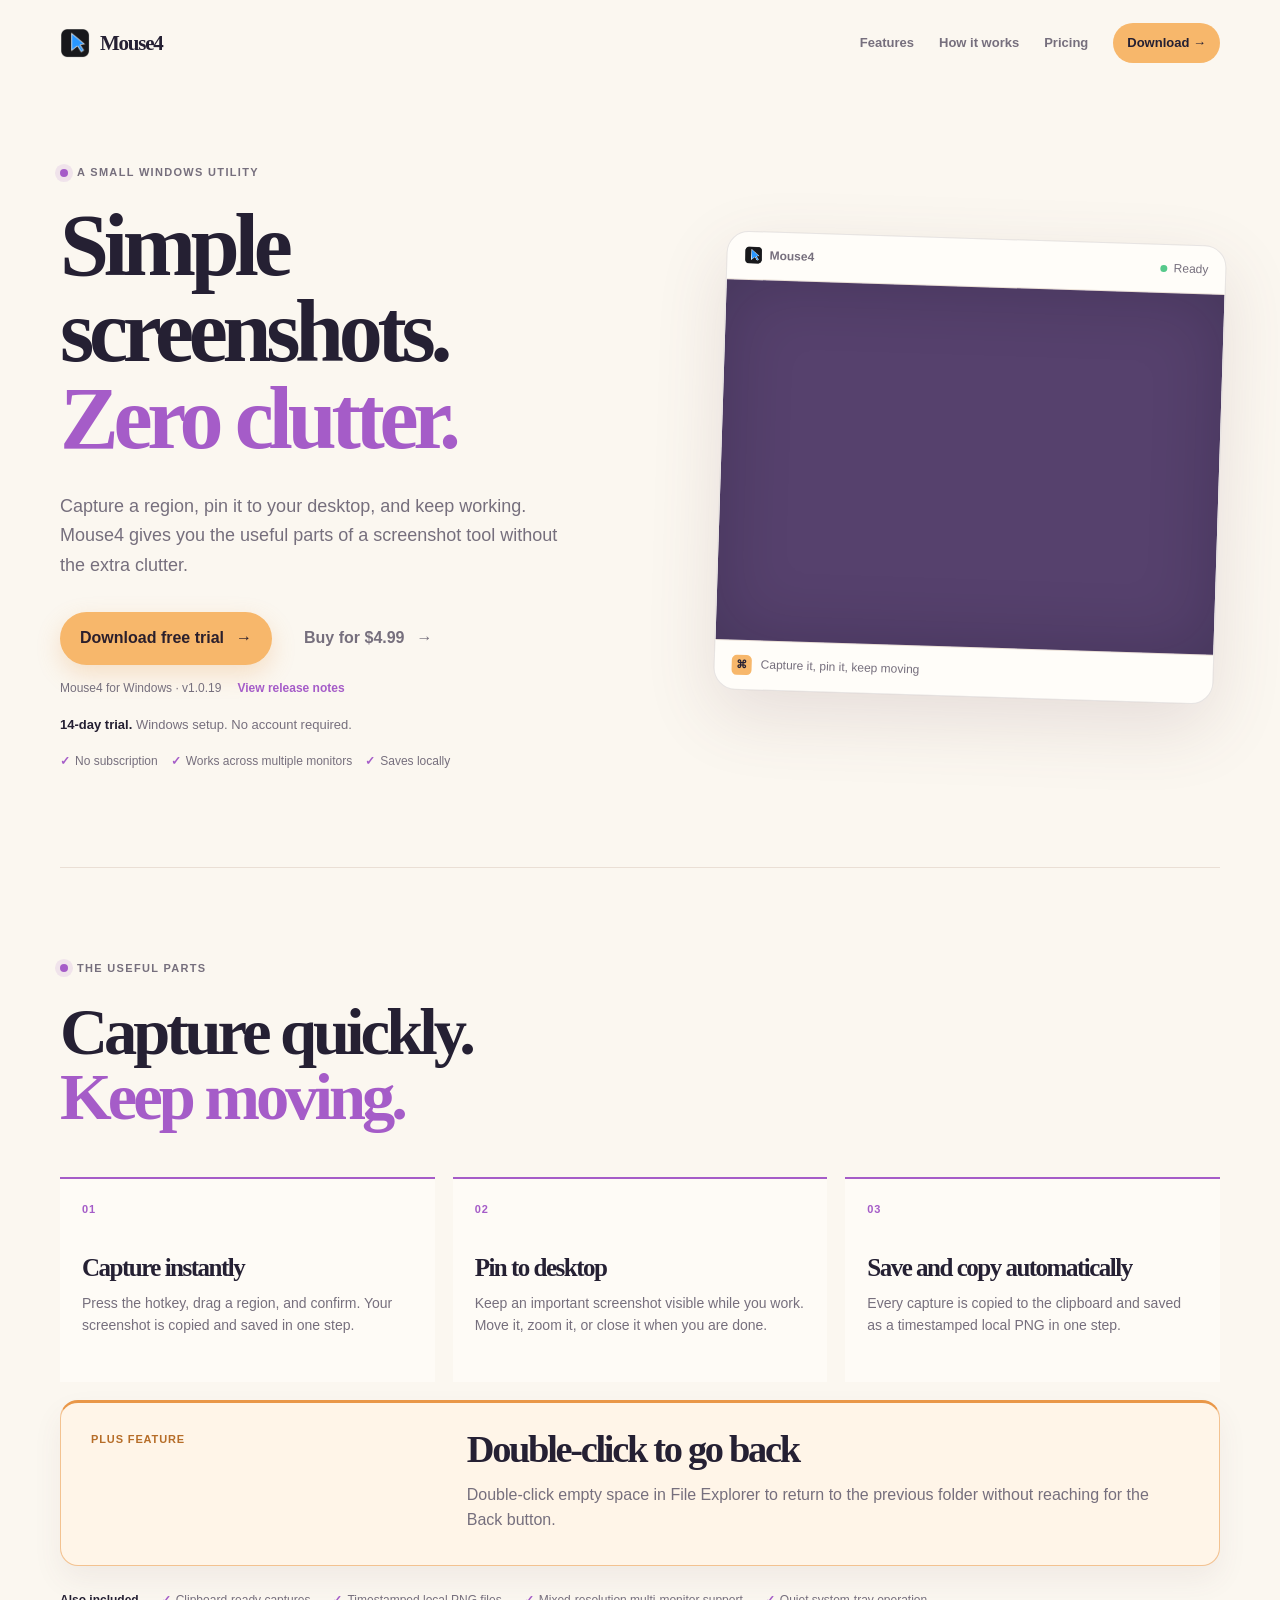
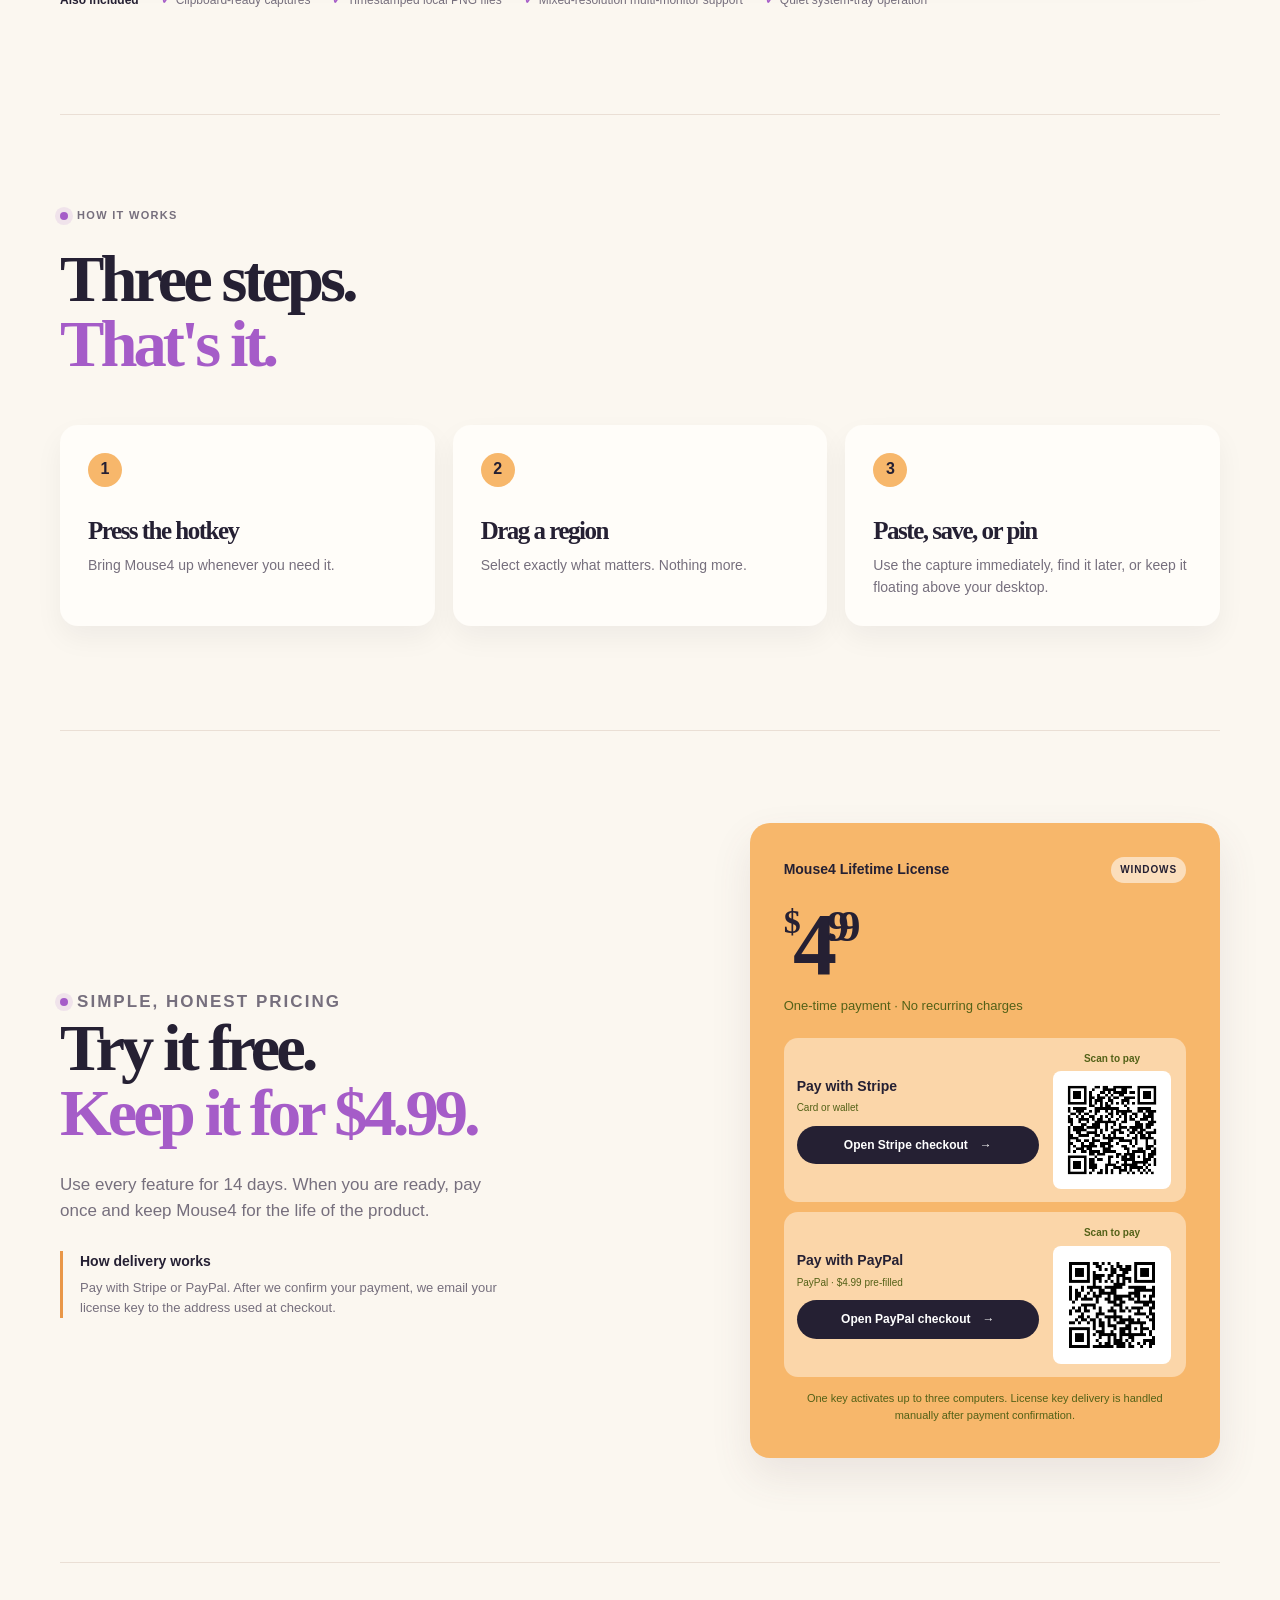
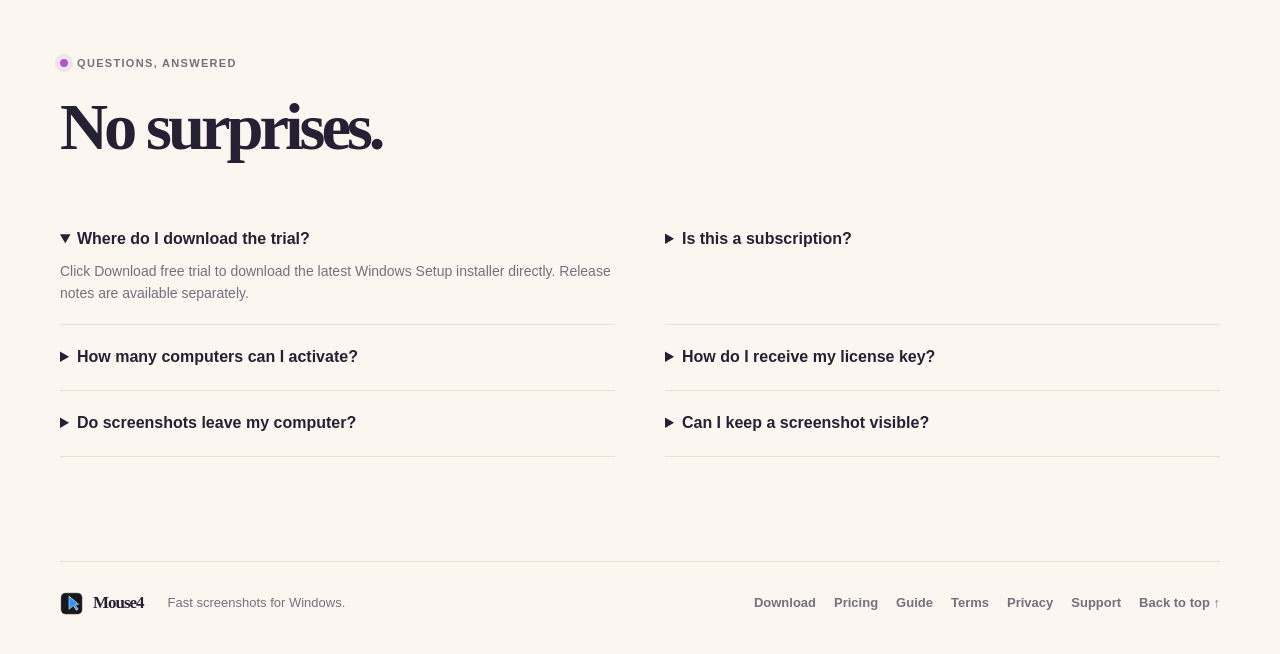
==== index.html @ ab655b02 "Update Mouse4 sales page to v1.0.19" ====
<!doctype html>
<html lang="en">
  <head>
    <meta charset="utf-8" />
    <meta name="viewport" content="width=device-width, initial-scale=1" />
    <meta name="description" content="Mouse4 is a simple Windows screenshot tool for instant capture, desktop pinning, local saving, and quick folder navigation." />
    <link rel="icon" href="logo.ico" />
    <link rel="canonical" href="https://johnwish1590.github.io/Mouse4/" />
    <meta name="google-site-verification" content="36yzbSNBCR65D-Ej9KUfR2fVYT5IugqYUZBBNIY7XrA" />
    <meta name="msvalidate.01" content="FC70323A0413F729753F48D61BF6EE2E" />
    <meta property="og:type" content="website" />
    <meta property="og:title" content="Mouse4 - Simple screenshots. Zero clutter." />
    <meta property="og:description" content="Capture a region, pin it to your desktop, and keep working with a lightweight Windows screenshot tool." />
    <meta property="og:url" content="https://johnwish1590.github.io/Mouse4/" />
    <meta property="og:image" content="https://johnwish1590.github.io/Mouse4/logo.ico" />
    <title>Mouse4 - Simple screenshots. Zero clutter.</title>
    <link rel="stylesheet" href="styles.css" />
    <script type="application/ld+json">
      {
        "@context": "https://schema.org",
        "@type": "SoftwareApplication",
        "name": "Mouse4",
        "applicationCategory": "UtilitiesApplication",
        "operatingSystem": "Windows",
        "description": "A lightweight Windows screenshot tool for capturing, copying, saving, pinning screenshots to the desktop, and navigating back through folders.",
        "url": "https://johnwish1590.github.io/Mouse4/",
      "downloadUrl": "https://github.com/JohnWish1590/Mouse4/releases/download/v1.0.19/Mouse4-Setup-1.0.19.exe",
        "offers": {
          "@type": "Offer",
          "price": "4.99",
          "priceCurrency": "USD",
          "url": "https://johnwish1590.github.io/Mouse4/#pricing"
        }
      }
    </script>
  </head>
  <body data-theme="warm">
    <header class="site-header">
      <a class="brand" href="#top" aria-label="Mouse4 home">
        <img src="logo.ico" alt="" />
        <span>Mouse4</span>
      </a>
      <nav class="nav-links" aria-label="Main navigation">
        <a href="#features">Features</a>
        <a href="#how-it-works">How it works</a>
        <a href="#pricing">Pricing</a>
        <a class="nav-cta" href="https://github.com/JohnWish1590/Mouse4/releases/download/v1.0.19/Mouse4-Setup-1.0.19.exe">Download <span>&rarr;</span></a>
      </nav>
    </header>

    <main id="top">
      <section class="hero page-width">
        <div class="hero-copy">
          <p class="eyebrow"><span></span> A small Windows utility</p>
          <h1>Simple screenshots.<br /><strong>Zero clutter.</strong></h1>
          <p class="hero-text">
            Capture a region, pin it to your desktop, and keep working. Mouse4 gives you the useful parts of a screenshot tool without the extra clutter.
          </p>
          <div class="hero-actions">
            <a class="button button-primary" href="https://github.com/JohnWish1590/Mouse4/releases/download/v1.0.19/Mouse4-Setup-1.0.19.exe">Download free trial <span>&rarr;</span></a>
            <a class="button button-quiet" href="#pricing">Buy for $4.99 <span>&rarr;</span></a>
          </div>
          <div class="hero-release">
            <span>Mouse4 for Windows &middot; v1.0.19</span>
            <a href="https://github.com/JohnWish1590/Mouse4/releases/latest" target="_blank" rel="noopener">View release notes</a>
          </div>
          <div class="trial-note"><strong>14-day trial.</strong> Windows setup. No account required.</div>
          <div class="trust-row">
            <span>No subscription</span>
            <span>Works across multiple monitors</span>
            <span>Saves locally</span>
          </div>
        </div>

        <div class="product-preview" aria-label="Mouse4 capture demonstration">
          <div class="preview-toolbar">
            <span class="window-title"><img src="logo.ico" alt="" /> Mouse4</span>
            <span class="window-status"><i></i> Ready</span>
          </div>
          <div class="desktop-scene demo-scene">
            <img class="demo-frame demo-frame-base" src="marketing/01-right-desktop.jpg" alt="A clean desktop ready for a capture" />
            <img class="demo-frame demo-frame-selection" src="marketing/03-selection.jpg" alt="A selected screen region in Mouse4" />
            <img class="demo-frame demo-frame-pinned" src="marketing/06-pinned-right.jpg" alt="A screenshot pinned above the desktop" />
            <span class="demo-caption demo-caption-base">Ready to capture</span>
            <span class="demo-caption demo-caption-selection">Drag a region</span>
            <span class="demo-caption demo-caption-pinned">Pinned to your desktop</span>
          </div>
          <div class="preview-footer"><span>&#8984;</span> Capture it, pin it, keep moving</div>
        </div>
      </section>

      <section class="feature-section page-width" id="features">
        <div class="section-heading">
          <p class="eyebrow"><span></span> The useful parts</p>
          <h2>Capture quickly.<br /><em>Keep moving.</em></h2>
        </div>
        <div class="feature-grid feature-grid-primary">
          <article class="feature-card feature-card-pin"><b>01</b><h3>Capture instantly</h3><p>Press the hotkey, drag a region, and confirm. Your screenshot is copied and saved in one step.</p></article>
          <article class="feature-card feature-card-pin"><b>02</b><h3>Pin to desktop</h3><p>Keep an important screenshot visible while you work. Move it, zoom it, or close it when you are done.</p></article>
          <article class="feature-card"><b>03</b><h3>Save and copy automatically</h3><p>Every capture is copied to the clipboard and saved as a timestamped local PNG in one step.</p></article>
          <article class="feature-card feature-card-plus"><b>PLUS FEATURE</b><h3>Double-click to go back</h3><p>Double-click empty space in File Explorer to return to the previous folder without reaching for the Back button.</p></article>
        </div>
        <div class="included-row">
          <strong>Also included</strong>
          <span>Clipboard-ready captures</span>
          <span>Timestamped local PNG files</span>
          <span>Mixed-resolution multi-monitor support</span>
          <span>Quiet system-tray operation</span>
        </div>
      </section>

      <section class="steps-section page-width" id="how-it-works">
        <div class="section-heading compact-heading">
          <p class="eyebrow"><span></span> How it works</p>
          <h2>Three steps.<br /><em>That's it.</em></h2>
        </div>
        <div class="steps-grid">
          <div class="step"><b>1</b><h3>Press the hotkey</h3><p>Bring Mouse4 up whenever you need it.</p></div>
          <div class="step"><b>2</b><h3>Drag a region</h3><p>Select exactly what matters. Nothing more.</p></div>
          <div class="step"><b>3</b><h3>Paste, save, or pin</h3><p>Use the capture immediately, find it later, or keep it floating above your desktop.</p></div>
        </div>
      </section>

      <section class="pricing-section page-width" id="pricing">
        <div class="pricing-copy">
          <p class="eyebrow"><span></span> Simple, honest pricing</p>
          <h2>Try it free.<br /><em>Keep it for $4.99.</em></h2>
          <p>Use every feature for 14 days. When you are ready, pay once and keep Mouse4 for the life of the product.</p>
          <div class="payment-note"><strong>How delivery works</strong><span>Pay with Stripe or PayPal. After we confirm your payment, we email your license key to the address used at checkout.</span></div>
        </div>
        <div class="price-card">
          <div class="price-card-top"><span>Mouse4 Lifetime License</span><small>Windows</small></div>
          <div class="price"><sup>$</sup>4<span>.99</span></div>
          <p>One-time payment &middot; No recurring charges</p>
          <div class="payment-options">
            <div class="payment-option">
              <div class="payment-option-copy"><strong>Pay with Stripe</strong><small>Card or wallet</small><a class="button" href="https://buy.stripe.com/5kQ4gy9zy5qmc1Pe5X4sE00" target="_blank" rel="noopener">Open Stripe checkout <span>&rarr;</span></a></div>
              <div class="qr-details"><span>Scan to pay</span><img class="payment-qr" src="payment/stripe-payment-qr.png" alt="Scan to pay $4.99 with Stripe" /></div>
            </div>
            <div class="payment-option">
              <div class="payment-option-copy"><strong>Pay with PayPal</strong><small>PayPal &middot; $4.99 pre-filled</small><a class="button" href="https://paypal.me/johnwish1590/4.99USD" target="_blank" rel="noopener">Open PayPal checkout <span>&rarr;</span></a></div>
              <div class="qr-details"><span>Scan to pay</span><img class="payment-qr" src="payment/paypal-payment-qr.png" alt="Scan to pay $4.99 with PayPal" /></div>
            </div>
          </div>
          <small class="price-footnote">One key activates up to three computers. License key delivery is handled manually after payment confirmation.</small>
        </div>
      </section>

      <section class="faq-section page-width">
        <div class="section-heading compact-heading"><p class="eyebrow"><span></span> Questions, answered</p><h2>No surprises.</h2></div>
        <div class="faq-grid">
          <details open><summary>Where do I download the trial?</summary><p>Click Download free trial to download the latest Windows Setup installer directly. Release notes are available separately.</p></details>
          <details><summary>Is this a subscription?</summary><p>No. Mouse4 is a one-time lifetime purchase with no recurring charges.</p></details>
          <details><summary>How many computers can I activate?</summary><p>One license can be activated on up to three computers.</p></details>
          <details><summary>How do I receive my license key?</summary><p>Stripe or PayPal collects your checkout email. After payment is confirmed, the key is generated and sent to that email address.</p></details>
          <details><summary>Do screenshots leave my computer?</summary><p>No. Captures are processed and saved locally by the Windows app.</p></details>
          <details><summary>Can I keep a screenshot visible?</summary><p>Yes. Use Pin to desktop to keep a capture above other windows while you work.</p></details>
        </div>
      </section>
    </main>

    <footer class="site-footer page-width">
      <a class="brand" href="#top"><img src="logo.ico" alt="" /><span>Mouse4</span></a>
      <span>Fast screenshots for Windows.</span>
      <div class="footer-links"><a href="https://github.com/JohnWish1590/Mouse4/releases/download/v1.0.19/Mouse4-Setup-1.0.19.exe">Download</a><a href="#pricing">Pricing</a><a href="pin-screenshot-windows.html">Guide</a><a href="terms.html">Terms</a><a href="privacy.html">Privacy</a><a href="mailto:johnwish1590@hotmail.com">Support</a><a href="#top">Back to top &uarr;</a></div>
    </footer>

    <script src="script.js"></script>
  </body>
</html>
---- styles.css ----
:root {
  --page: #fbf7f0;
  --surface: #fffdf9;
  --ink: #252033;
  --muted: #766f7d;
  --line: #eadfd5;
  --accent: #f7b76b;
  --accent-strong: #e99748;
  --secondary: #a55cc8;
  --secondary-soft: #f2e5f4;
  --shadow: 0 24px 70px rgba(104, 69, 83, .14);
  --radius: 18px;
  --heading: Georgia, "Times New Roman", serif;
}

* { box-sizing: border-box; }
html { scroll-behavior: smooth; }
body { margin: 0; color: var(--ink); background: var(--page); font-family: Inter, "Segoe UI", sans-serif; line-height: 1.55; }
a { color: inherit; text-decoration: none; }
button { font: inherit; }
.page-width, .site-header { width: min(1160px, calc(100% - 48px)); margin-inline: auto; }

.site-header { display: flex; align-items: center; justify-content: space-between; min-height: 86px; }
.brand { display: inline-flex; align-items: center; gap: 10px; font-family: var(--heading); font-size: 21px; font-weight: 800; letter-spacing: -.06em; }
.brand img { width: 30px; height: 30px; border-radius: 8px; }
.nav-links { display: flex; align-items: center; gap: 25px; color: var(--muted); font-size: 13px; font-weight: 700; }
.nav-links a:hover, .footer-links a:hover { color: var(--ink); }
.nav-cta { padding: 10px 14px; border-radius: 999px; color: var(--ink); background: var(--accent); }

.hero { display: grid; grid-template-columns: minmax(0, 1fr) minmax(400px, .9fr); align-items: center; gap: 9%; padding: 78px 0 96px; }
.eyebrow { display: flex; align-items: center; gap: 9px; margin: 0 0 22px; color: var(--muted); font-size: 11px; font-weight: 800; letter-spacing: .12em; text-transform: uppercase; }
.eyebrow span { width: 8px; height: 8px; border-radius: 50%; background: var(--secondary); box-shadow: 0 0 0 5px rgba(165, 92, 200, .13); }
h1, h2, h3 { margin: 0; font-family: var(--heading); line-height: .98; letter-spacing: -.06em; }
h1 { max-width: 650px; font-size: clamp(52px, 7vw, 88px); font-weight: 800; }
h1 strong, h2 em { color: var(--secondary); font-style: normal; }
.hero-text { max-width: 520px; margin: 30px 0 0; color: var(--muted); font-size: 18px; line-height: 1.65; }
.hero-actions { display: flex; flex-wrap: wrap; gap: 12px; margin-top: 31px; }
.button { display: inline-flex; justify-content: center; align-items: center; gap: 12px; border: 0; border-radius: 999px; padding: 14px 20px; font-weight: 800; transition: transform .18s, background .18s, color .18s; }
.button:hover { transform: translateY(-2px); }
.button-primary { color: #2b1f2c; background: var(--accent); box-shadow: 0 9px 23px rgba(233, 151, 72, .25); }
.button-primary:hover { background: var(--accent-strong); }
.button-quiet { color: var(--muted); background: transparent; }
.button-quiet:hover { color: var(--ink); background: var(--surface); }
.trial-note { margin-top: 18px; color: var(--muted); font-size: 13px; }
.trial-note strong { color: var(--ink); }
.hero-release { display: flex; flex-wrap: wrap; align-items: center; gap: 8px 16px; margin-top: 14px; color: var(--muted); font-size: 12px; }
.hero-release a { color: var(--secondary); font-weight: 800; }
.hero-release a:hover { color: var(--ink); }
.trust-row { display: flex; flex-wrap: wrap; gap: 13px; margin-top: 17px; color: var(--muted); font-size: 12px; }
.trust-row span::before { content: "✓"; margin-right: 5px; color: var(--secondary); font-weight: 900; }

.product-preview { overflow: hidden; border: 1px solid rgba(37, 32, 51, .11); border-radius: 22px; background: var(--surface); box-shadow: var(--shadow); transform: rotate(1.8deg); }
.preview-toolbar, .preview-footer { display: flex; align-items: center; justify-content: space-between; padding: 14px 17px; color: var(--muted); font-size: 12px; }
.preview-toolbar { border-bottom: 1px solid var(--line); }
.window-title { display: flex; align-items: center; gap: 7px; font-weight: 800; }
.window-title img { width: 18px; height: 18px; border-radius: 5px; }
.window-status { display: flex; align-items: center; gap: 6px; }
.window-status i { width: 7px; height: 7px; border-radius: 50%; background: #56c98b; }
.desktop-scene { position: relative; height: 360px; overflow: hidden; background: #56416d; }
.desktop-scene::before { content: ""; position: absolute; z-index: 4; inset: 0; pointer-events: none; box-shadow: inset 0 0 70px rgba(5, 8, 20, .2); }
.demo-frame { position: absolute; inset: 0; width: 100%; height: 100%; object-fit: cover; opacity: 0; animation: snip-demo-frame 12s infinite; }
.demo-frame-base { animation-delay: 0s; }
.demo-frame-selection { animation-delay: 4s; }
.demo-frame-pinned { animation-delay: 8s; }
.demo-caption { position: absolute; z-index: 5; left: 18px; bottom: 17px; padding: 7px 10px; border-radius: 6px; color: #fff; background: rgba(20, 24, 39, .82); font-size: 11px; font-weight: 800; letter-spacing: .01em; opacity: 0; animation: snip-demo-caption 12s infinite; }
.demo-caption-base { animation-delay: 0s; }
.demo-caption-selection { animation-delay: 4s; }
.demo-caption-pinned { animation-delay: 8s; }
@keyframes snip-demo-frame { 0%, 23% { opacity: 1; } 30%, 100% { opacity: 0; } }
@keyframes snip-demo-caption { 0%, 23% { opacity: 1; transform: translateY(0); } 30%, 100% { opacity: 0; transform: translateY(4px); } }
@media (prefers-reduced-motion: reduce) { .demo-frame, .demo-caption { animation: none; } .demo-frame { display: none; } .demo-frame-pinned, .demo-caption-pinned { display: block; opacity: 1; } .demo-caption-pinned { transform: none; } }
.preview-footer { border-top: 1px solid var(--line); justify-content: flex-start; gap: 9px; }
.preview-footer span { display: grid; width: 20px; height: 20px; place-items: center; border-radius: 5px; color: var(--ink); background: var(--accent); font-size: 11px; font-weight: 900; }

.section-heading h2, .pricing-copy h2 { font-size: clamp(43px, 5.2vw, 68px); }

.feature-section, .steps-section, .pricing-section, .faq-section { border-top: 1px solid var(--line); padding: 92px 0 104px; }
.feature-grid { display: grid; grid-template-columns: repeat(3, 1fr); gap: 18px; margin-top: 48px; }
.feature-card { min-height: 205px; padding: 22px 22px 26px; border-top: 2px solid var(--secondary); background: rgba(255, 253, 249, .75); }
.feature-card b { display: block; margin-bottom: 38px; color: var(--secondary); font-size: 11px; letter-spacing: .08em; }
.feature-card h3 { font-size: 25px; }
.feature-card p, .step p, .pricing-copy > p { margin: 12px 0 0; color: var(--muted); font-size: 14px; }
.feature-card-plus { display: grid; grid-column: 1 / -1; grid-template-columns: minmax(170px, .65fr) minmax(0, 1.35fr); grid-template-rows: auto 1fr; column-gap: 28px; align-items: center; min-height: 166px; padding: 28px 30px; border: 1px solid rgba(233, 151, 72, .55); border-top: 3px solid var(--accent-strong); border-radius: var(--radius); background: #fff5e8; box-shadow: 0 14px 30px rgba(104, 69, 83, .07); }
.feature-card-plus b { color: #b66d28; }
.feature-card-plus b { grid-row: 1 / -1; align-self: start; margin-bottom: 0; }
.feature-card-plus h3 { font-size: clamp(30px, 3vw, 42px); }
.feature-card-plus p { max-width: 700px; margin-top: 10px; font-size: 16px; }
.included-row { display: flex; flex-wrap: wrap; align-items: center; gap: 10px 22px; margin-top: 25px; color: var(--muted); font-size: 12px; }
.included-row strong { color: var(--ink); }
.included-row span::before { content: "✓"; margin-right: 5px; color: var(--secondary); font-weight: 900; }
.compact-heading { max-width: 450px; }
.steps-grid { display: grid; grid-template-columns: repeat(3, 1fr); gap: 18px; margin-top: 48px; }
.step { padding: 28px; border-radius: var(--radius); background: var(--surface); box-shadow: 0 12px 28px rgba(16, 24, 39, .05); }
.step b { display: grid; width: 34px; height: 34px; place-items: center; margin-bottom: 32px; border-radius: 50%; color: var(--ink); background: var(--accent); }
.step h3 { font-size: 25px; }

.pricing-section { display: grid; grid-template-columns: 1fr .82fr; align-items: center; gap: 10%; }
.pricing-copy > p { max-width: 450px; margin-top: 26px; font-size: 17px; }
.payment-note { display: grid; gap: 5px; max-width: 440px; margin-top: 27px; padding-left: 17px; border-left: 3px solid var(--accent-strong); color: var(--muted); font-size: 13px; }
.payment-note strong { color: var(--ink); font-size: 14px; }
.price-card { padding: 34px; border-radius: 20px; color: var(--ink); background: var(--accent); box-shadow: 0 18px 42px rgba(104, 69, 83, .11); }
.price-card-top { display: flex; justify-content: space-between; align-items: center; gap: 12px; font-size: 14px; font-weight: 800; }
.price-card-top small { padding: 5px 9px; border-radius: 999px; background: rgba(255, 255, 255, .55); font-size: 10px; letter-spacing: .09em; text-transform: uppercase; }
.price { margin-top: 25px; font-family: var(--heading); font-size: 88px; font-weight: 800; letter-spacing: -.12em; line-height: .85; }
.price sup { margin-right: 3px; font-size: 34px; vertical-align: top; }
.price span { font-size: 44px; vertical-align: top; }
.price-card > p { margin: 13px 0 22px; color: #536117; font-size: 13px; }
.payment-options { display: grid; gap: 10px; }
.payment-option { display: grid; grid-template-columns: minmax(0, 1fr) 122px; align-items: center; gap: 12px; padding: 13px; border-radius: 14px; background: rgba(255, 255, 255, .42); }
.payment-option-copy { min-width: 0; }
.payment-option-copy strong, .payment-option-copy small { display: block; }
.payment-option-copy strong { font-size: 14px; }
.payment-option-copy small { margin-top: 3px; color: #536117; font-size: 10px; }
.payment-option .button { width: 100%; margin-top: 10px; padding: 10px 12px; color: #fff; background: var(--ink); box-shadow: none; font-size: 12px; }
.payment-option .button:hover { background: #4b3e5c; }
.qr-details { display: grid; justify-items: center; align-self: center; gap: 5px; color: #536117; font-size: 10px; font-weight: 800; text-align: center; }
.payment-qr { width: 118px; height: 118px; padding: 4px; border-radius: 8px; background: #fff; }
.price-footnote { display: block; min-height: 34px; margin-top: 13px; color: #536117; font-size: 11px; text-align: center; }

.faq-grid { display: grid; grid-template-columns: 1fr 1fr; gap: 0 50px; margin-top: 48px; }
.faq-grid details { padding: 20px 0; border-bottom: 1px solid var(--line); }
.faq-grid summary { cursor: pointer; font-weight: 800; }
.faq-grid details p { margin: 9px 0 0; color: var(--muted); font-size: 14px; }
.site-footer { display: flex; align-items: center; gap: 24px; padding: 28px 0 38px; border-top: 1px solid var(--line); color: var(--muted); font-size: 13px; }
.site-footer .brand { color: var(--ink); font-size: 17px; }
.site-footer .brand img { width: 23px; height: 23px; border-radius: 6px; }
.footer-links { display: flex; gap: 18px; margin-left: auto; font-weight: 700; }

@media (max-width: 850px) {
  .hero, .pricing-section { grid-template-columns: 1fr; gap: 48px; }
  .feature-grid { grid-template-columns: repeat(3, minmax(0, 1fr)); }
  .product-preview { max-width: 590px; width: 94%; justify-self: center; }
  .nav-links a:not(.nav-cta) { display: none; }
}

@media (max-width: 560px) {
  .page-width, .site-header { width: min(100% - 32px, 1160px); }
  .site-header { min-height: 72px; }
  .hero { padding: 55px 0 70px; }
  .hero-text { font-size: 16px; }
  .hero-actions { align-items: flex-start; flex-direction: column; }
  .hero-actions .button { width: 100%; }
  .desktop-scene { height: 275px; }
  .feature-section, .steps-section, .pricing-section, .faq-section { padding-block: 72px 80px; }
  .feature-grid, .steps-grid, .faq-grid { grid-template-columns: 1fr; }
  .feature-card-plus { display: block; }
  .feature-card-plus b { margin-bottom: 22px; }
  .payment-option { grid-template-columns: 1fr; }
  .qr-details { justify-self: center; }
  .price-card { padding: 27px; }
  .price { font-size: 70px; }
  .site-footer { align-items: flex-start; flex-wrap: wrap; gap: 12px 18px; }
  .footer-links { width: 100%; margin-left: 0; flex-wrap: wrap; gap: 10px 16px; }
}
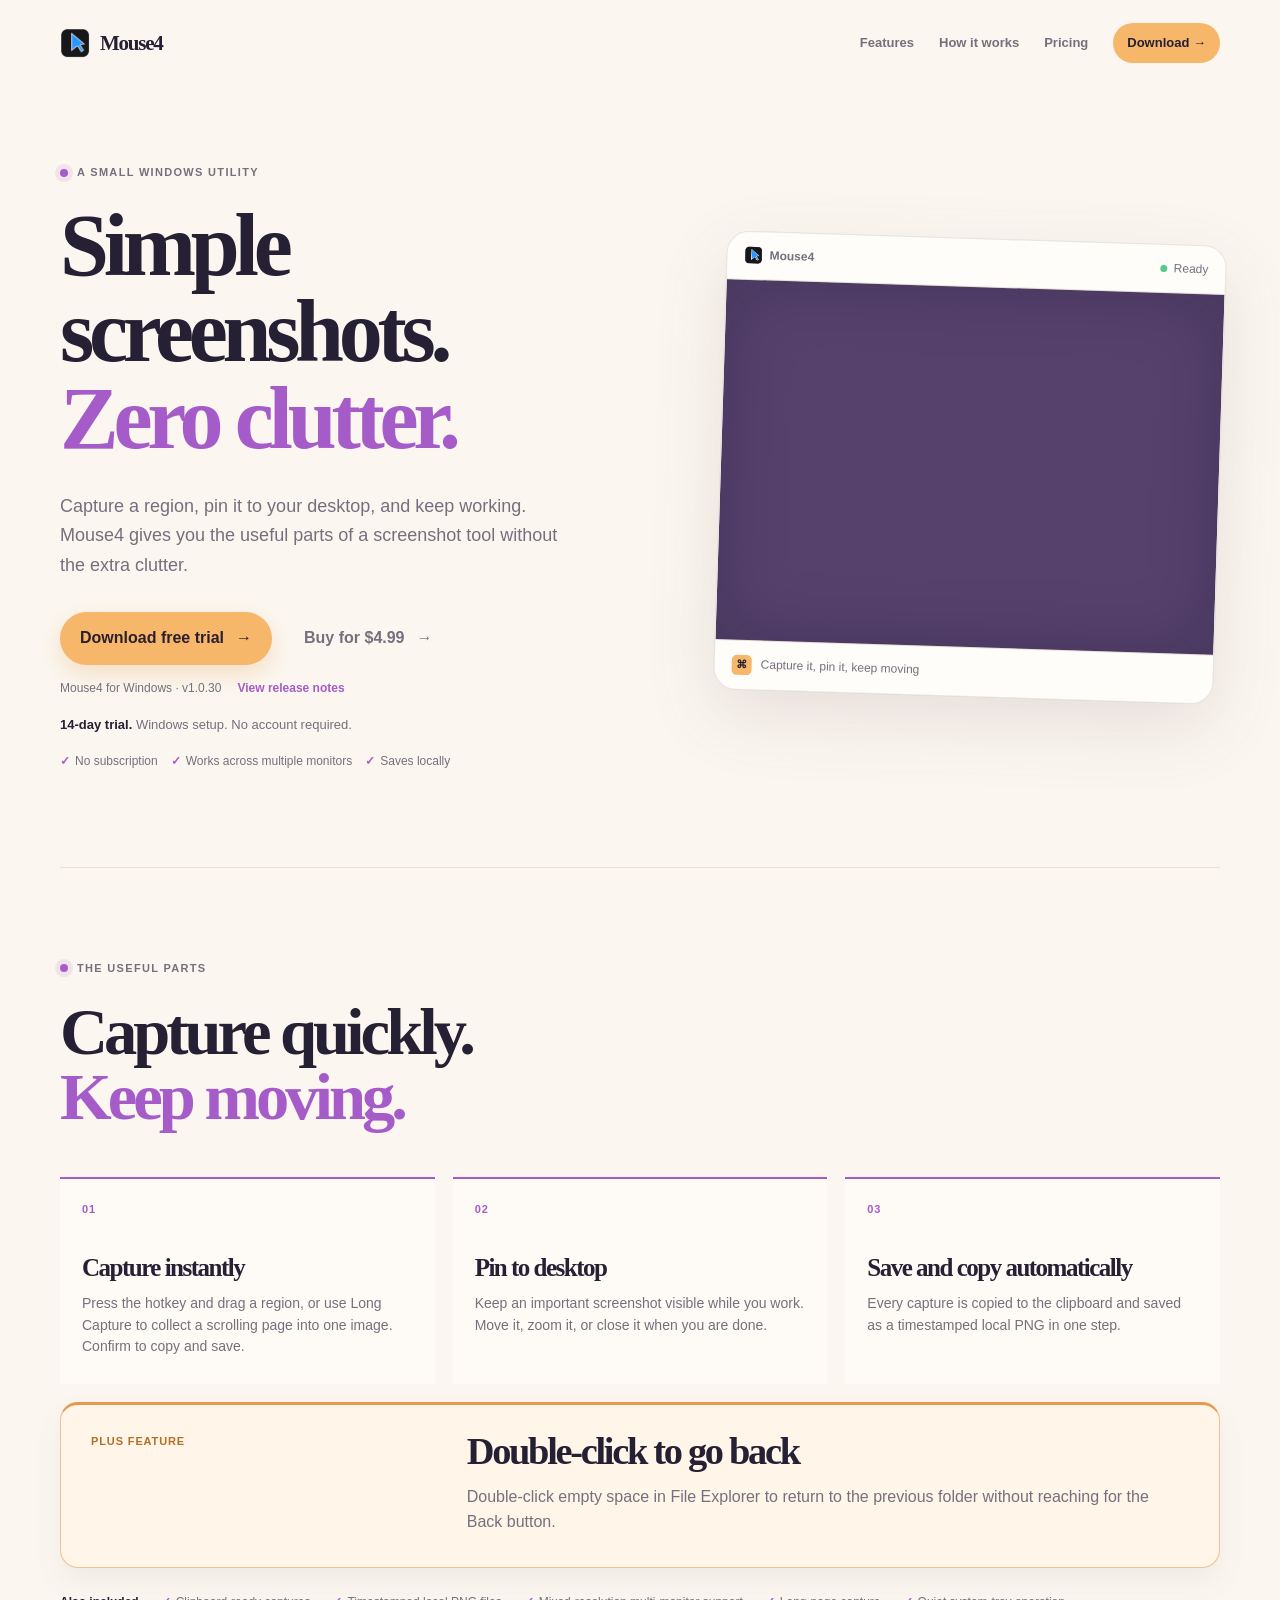
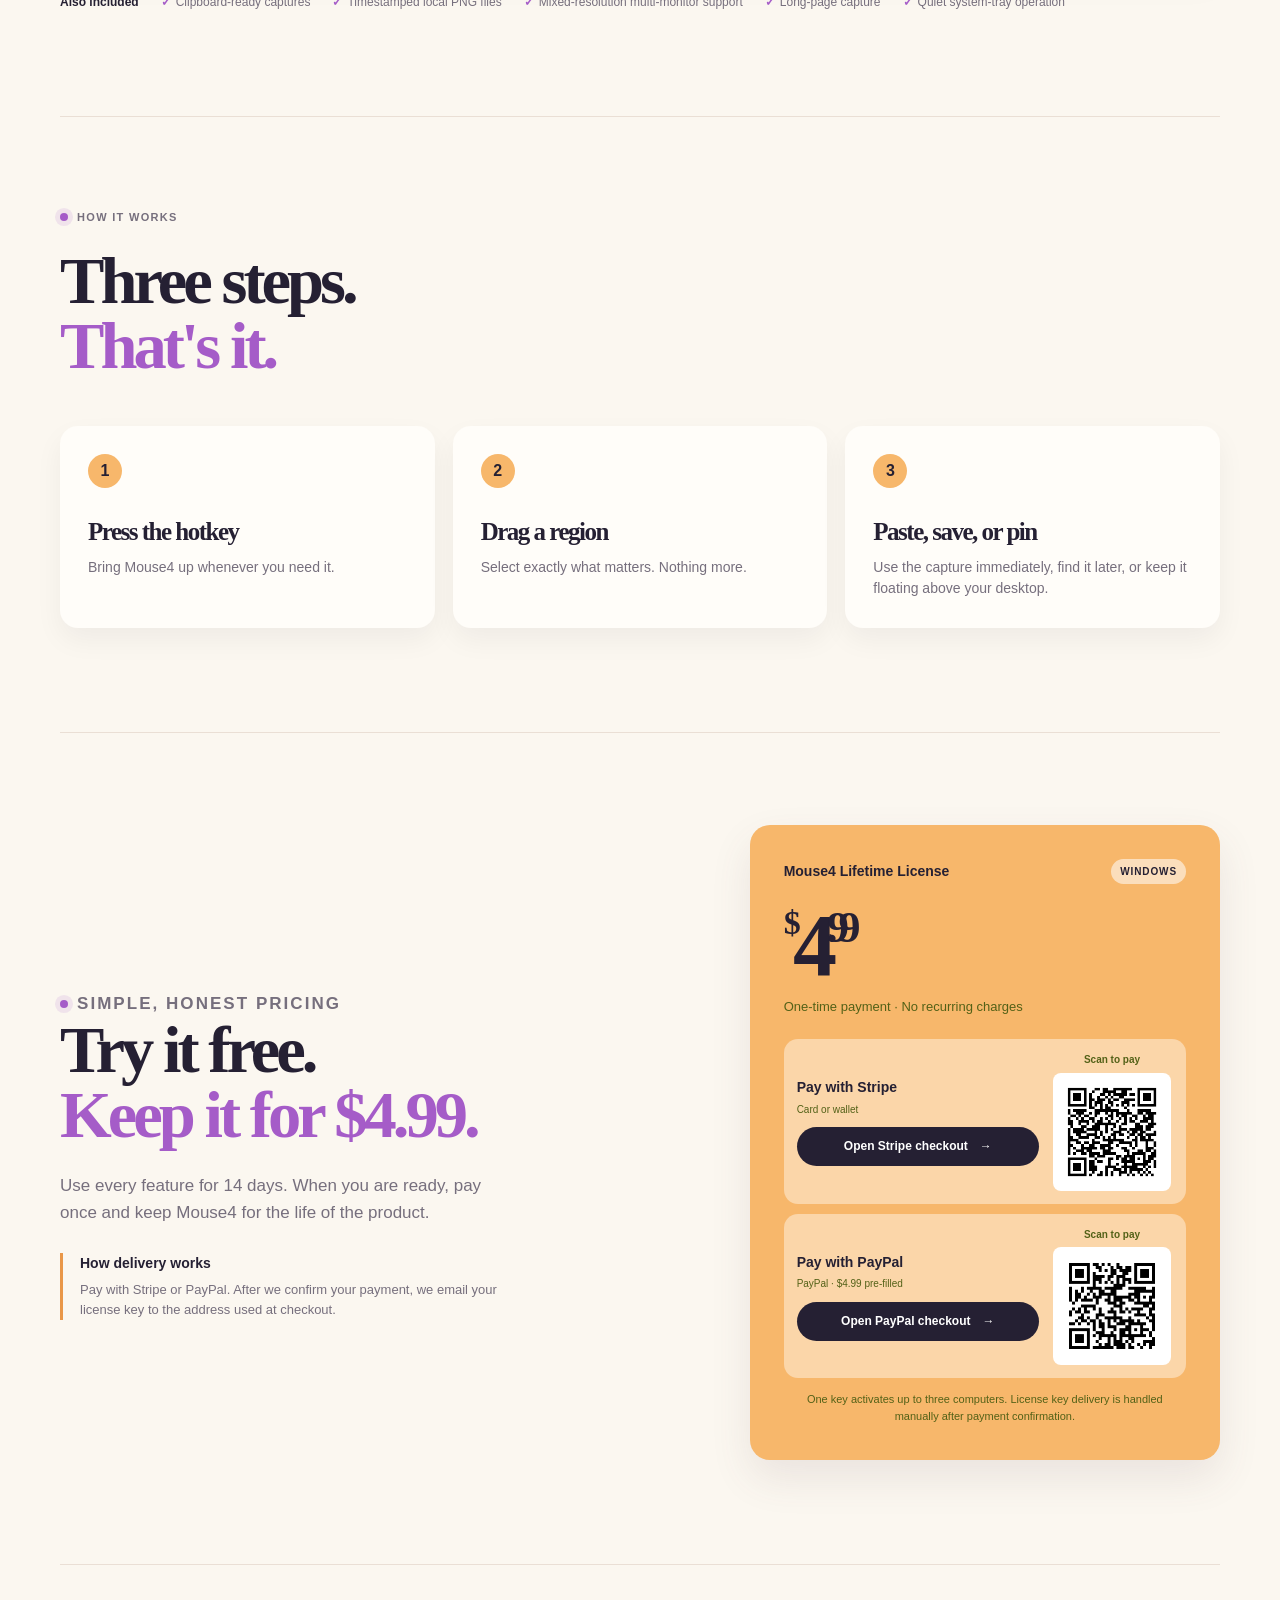
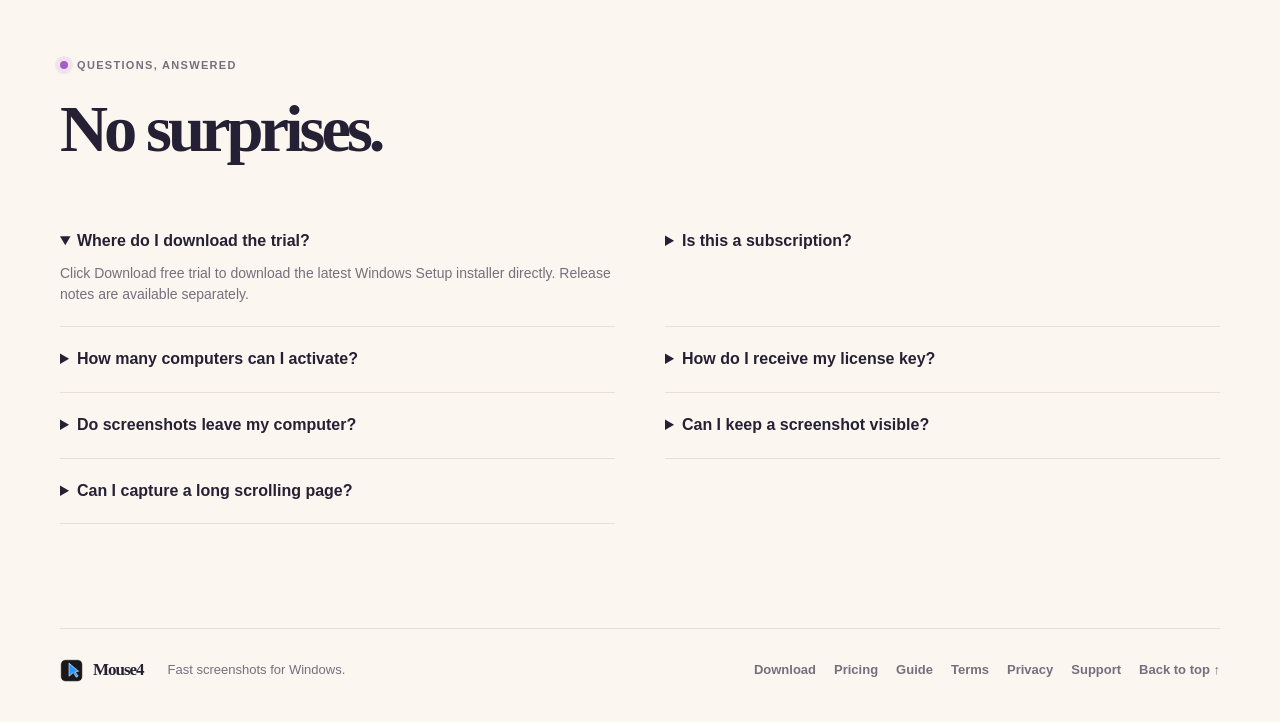
==== commit e8448840: "docs(site): publish Mouse4 v1.0.30" ====
--- a/index.html
+++ b/index.html
@@ -22,9 +22,9 @@
         "name": "Mouse4",
         "applicationCategory": "UtilitiesApplication",
         "operatingSystem": "Windows",
-        "description": "A lightweight Windows screenshot tool for capturing, copying, saving, pinning screenshots to the desktop, and navigating back through folders.",
+        "description": "A lightweight Windows screenshot tool for capturing regions and scrolling pages, copying and saving images, pinning screenshots to the desktop, and navigating back through folders.",
         "url": "https://johnwish1590.github.io/Mouse4/",
-      "downloadUrl": "https://github.com/JohnWish1590/Mouse4/releases/download/v1.0.19/Mouse4-Setup-1.0.19.exe",
+        "downloadUrl": "https://github.com/JohnWish1590/Mouse4/releases/download/v1.0.30/Mouse4-Setup-1.0.30.exe",
         "offers": {
           "@type": "Offer",
           "price": "4.99",
@@ -44,7 +44,7 @@
         <a href="#features">Features</a>
         <a href="#how-it-works">How it works</a>
         <a href="#pricing">Pricing</a>
-        <a class="nav-cta" href="https://github.com/JohnWish1590/Mouse4/releases/download/v1.0.19/Mouse4-Setup-1.0.19.exe">Download <span>&rarr;</span></a>
+        <a class="nav-cta" href="https://github.com/JohnWish1590/Mouse4/releases/download/v1.0.30/Mouse4-Setup-1.0.30.exe">Download <span>&rarr;</span></a>
       </nav>
     </header>
 
@@ -57,12 +57,12 @@
             Capture a region, pin it to your desktop, and keep working. Mouse4 gives you the useful parts of a screenshot tool without the extra clutter.
           </p>
           <div class="hero-actions">
-            <a class="button button-primary" href="https://github.com/JohnWish1590/Mouse4/releases/download/v1.0.19/Mouse4-Setup-1.0.19.exe">Download free trial <span>&rarr;</span></a>
+            <a class="button button-primary" href="https://github.com/JohnWish1590/Mouse4/releases/download/v1.0.30/Mouse4-Setup-1.0.30.exe">Download free trial <span>&rarr;</span></a>
             <a class="button button-quiet" href="#pricing">Buy for $4.99 <span>&rarr;</span></a>
           </div>
           <div class="hero-release">
-            <span>Mouse4 for Windows &middot; v1.0.19</span>
-            <a href="https://github.com/JohnWish1590/Mouse4/releases/latest" target="_blank" rel="noopener">View release notes</a>
+            <span>Mouse4 for Windows &middot; v1.0.30</span>
+            <a href="https://github.com/JohnWish1590/Mouse4/releases/tag/v1.0.30" target="_blank" rel="noopener">View release notes</a>
           </div>
           <div class="trial-note"><strong>14-day trial.</strong> Windows setup. No account required.</div>
           <div class="trust-row">
@@ -95,7 +95,7 @@
           <h2>Capture quickly.<br /><em>Keep moving.</em></h2>
         </div>
         <div class="feature-grid feature-grid-primary">
-          <article class="feature-card feature-card-pin"><b>01</b><h3>Capture instantly</h3><p>Press the hotkey, drag a region, and confirm. Your screenshot is copied and saved in one step.</p></article>
+          <article class="feature-card feature-card-pin"><b>01</b><h3>Capture instantly</h3><p>Press the hotkey and drag a region, or use Long Capture to collect a scrolling page into one image. Confirm to copy and save.</p></article>
           <article class="feature-card feature-card-pin"><b>02</b><h3>Pin to desktop</h3><p>Keep an important screenshot visible while you work. Move it, zoom it, or close it when you are done.</p></article>
           <article class="feature-card"><b>03</b><h3>Save and copy automatically</h3><p>Every capture is copied to the clipboard and saved as a timestamped local PNG in one step.</p></article>
           <article class="feature-card feature-card-plus"><b>PLUS FEATURE</b><h3>Double-click to go back</h3><p>Double-click empty space in File Explorer to return to the previous folder without reaching for the Back button.</p></article>
@@ -105,6 +105,7 @@
           <span>Clipboard-ready captures</span>
           <span>Timestamped local PNG files</span>
           <span>Mixed-resolution multi-monitor support</span>
+          <span>Long-page capture</span>
           <span>Quiet system-tray operation</span>
         </div>
       </section>
@@ -155,6 +156,7 @@
           <details><summary>How do I receive my license key?</summary><p>Stripe or PayPal collects your checkout email. After payment is confirmed, the key is generated and sent to that email address.</p></details>
           <details><summary>Do screenshots leave my computer?</summary><p>No. Captures are processed and saved locally by the Windows app.</p></details>
           <details><summary>Can I keep a screenshot visible?</summary><p>Yes. Use Pin to desktop to keep a capture above other windows while you work.</p></details>
+          <details><summary>Can I capture a long scrolling page?</summary><p>Yes. Select the page area, choose Long Capture, scroll through the content, then confirm to save and copy one stitched image.</p></details>
         </div>
       </section>
     </main>
@@ -162,7 +164,7 @@
     <footer class="site-footer page-width">
       <a class="brand" href="#top"><img src="logo.ico" alt="" /><span>Mouse4</span></a>
       <span>Fast screenshots for Windows.</span>
-      <div class="footer-links"><a href="https://github.com/JohnWish1590/Mouse4/releases/download/v1.0.19/Mouse4-Setup-1.0.19.exe">Download</a><a href="#pricing">Pricing</a><a href="pin-screenshot-windows.html">Guide</a><a href="terms.html">Terms</a><a href="privacy.html">Privacy</a><a href="mailto:johnwish1590@hotmail.com">Support</a><a href="#top">Back to top &uarr;</a></div>
+      <div class="footer-links"><a href="https://github.com/JohnWish1590/Mouse4/releases/download/v1.0.30/Mouse4-Setup-1.0.30.exe">Download</a><a href="#pricing">Pricing</a><a href="pin-screenshot-windows.html">Guide</a><a href="terms.html">Terms</a><a href="privacy.html">Privacy</a><a href="mailto:johnwish1590@hotmail.com">Support</a><a href="#top">Back to top &uarr;</a></div>
     </footer>
 
     <script src="script.js"></script>
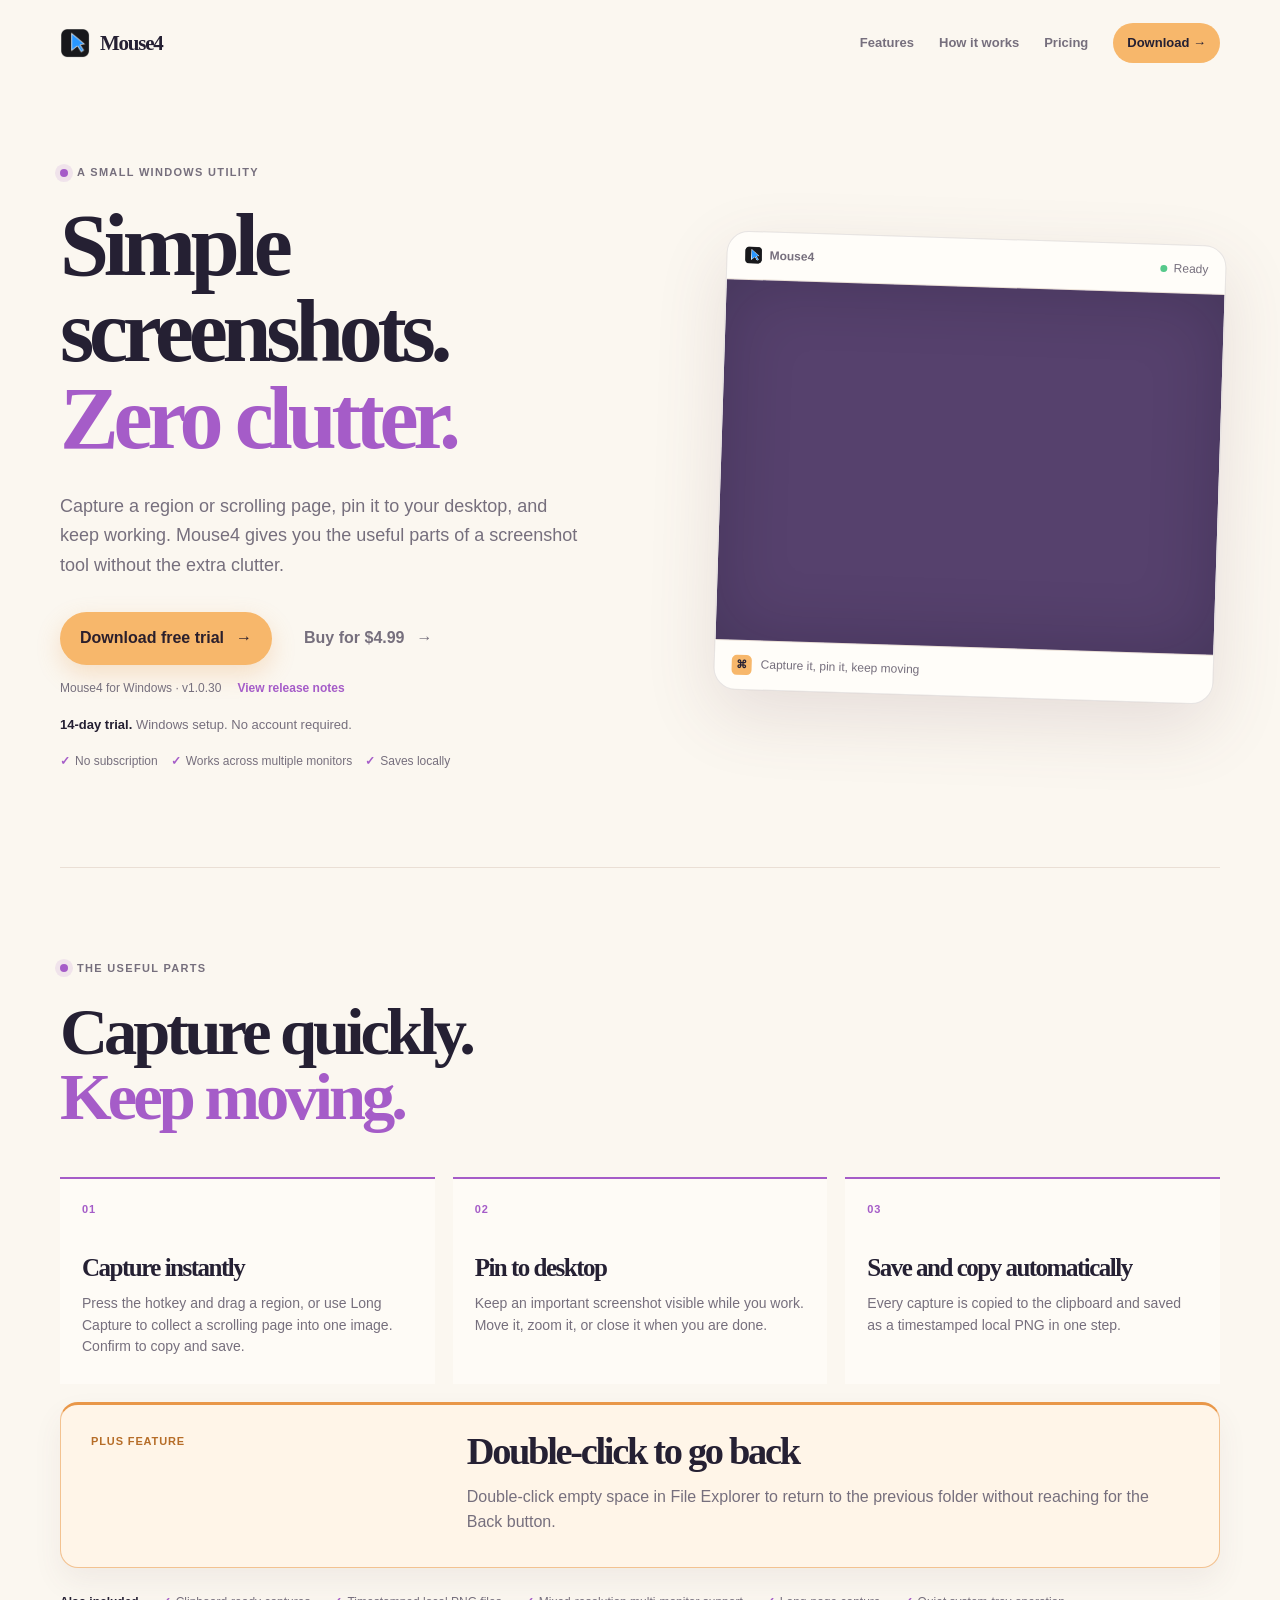
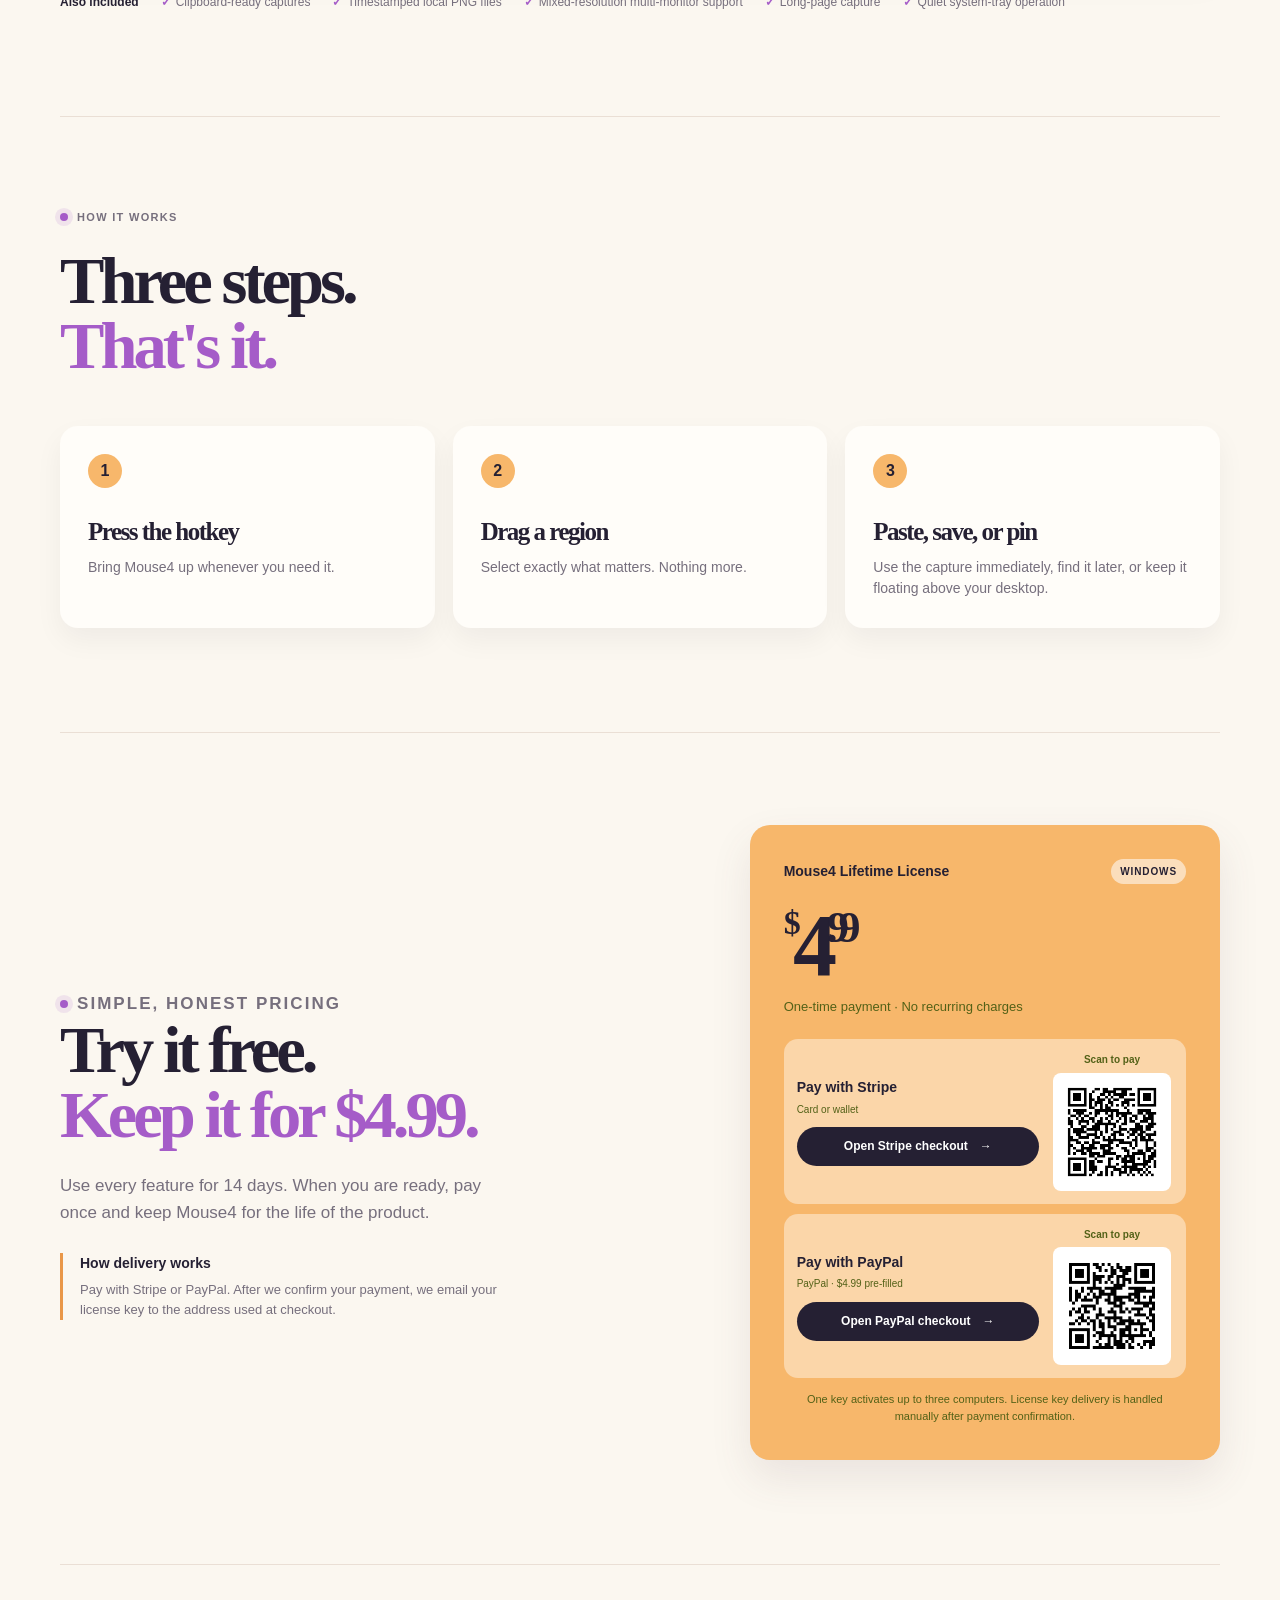
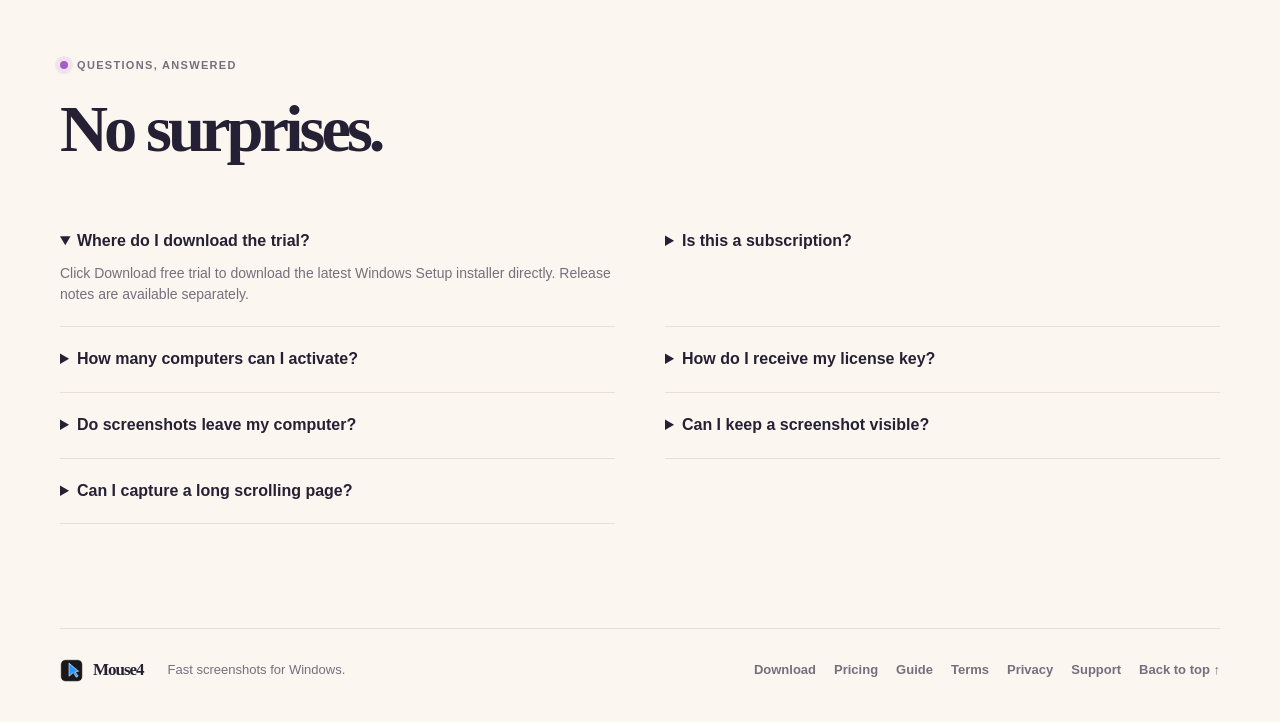
==== commit db76a4bc: "docs(site): mention long-page capture" ====
--- a/index.html
+++ b/index.html
@@ -3,14 +3,14 @@
   <head>
     <meta charset="utf-8" />
     <meta name="viewport" content="width=device-width, initial-scale=1" />
-    <meta name="description" content="Mouse4 is a simple Windows screenshot tool for instant capture, desktop pinning, local saving, and quick folder navigation." />
+    <meta name="description" content="Mouse4 is a simple Windows screenshot tool for capturing regions and scrolling pages, pinning screenshots, saving locally, and quick folder navigation." />
     <link rel="icon" href="logo.ico" />
     <link rel="canonical" href="https://johnwish1590.github.io/Mouse4/" />
     <meta name="google-site-verification" content="36yzbSNBCR65D-Ej9KUfR2fVYT5IugqYUZBBNIY7XrA" />
     <meta name="msvalidate.01" content="FC70323A0413F729753F48D61BF6EE2E" />
     <meta property="og:type" content="website" />
     <meta property="og:title" content="Mouse4 - Simple screenshots. Zero clutter." />
-    <meta property="og:description" content="Capture a region, pin it to your desktop, and keep working with a lightweight Windows screenshot tool." />
+    <meta property="og:description" content="Capture a region or scrolling page, pin it to your desktop, and keep working with a lightweight Windows screenshot tool." />
     <meta property="og:url" content="https://johnwish1590.github.io/Mouse4/" />
     <meta property="og:image" content="https://johnwish1590.github.io/Mouse4/logo.ico" />
     <title>Mouse4 - Simple screenshots. Zero clutter.</title>
@@ -54,7 +54,7 @@
           <p class="eyebrow"><span></span> A small Windows utility</p>
           <h1>Simple screenshots.<br /><strong>Zero clutter.</strong></h1>
           <p class="hero-text">
-            Capture a region, pin it to your desktop, and keep working. Mouse4 gives you the useful parts of a screenshot tool without the extra clutter.
+            Capture a region or scrolling page, pin it to your desktop, and keep working. Mouse4 gives you the useful parts of a screenshot tool without the extra clutter.
           </p>
           <div class="hero-actions">
             <a class="button button-primary" href="https://github.com/JohnWish1590/Mouse4/releases/download/v1.0.30/Mouse4-Setup-1.0.30.exe">Download free trial <span>&rarr;</span></a>
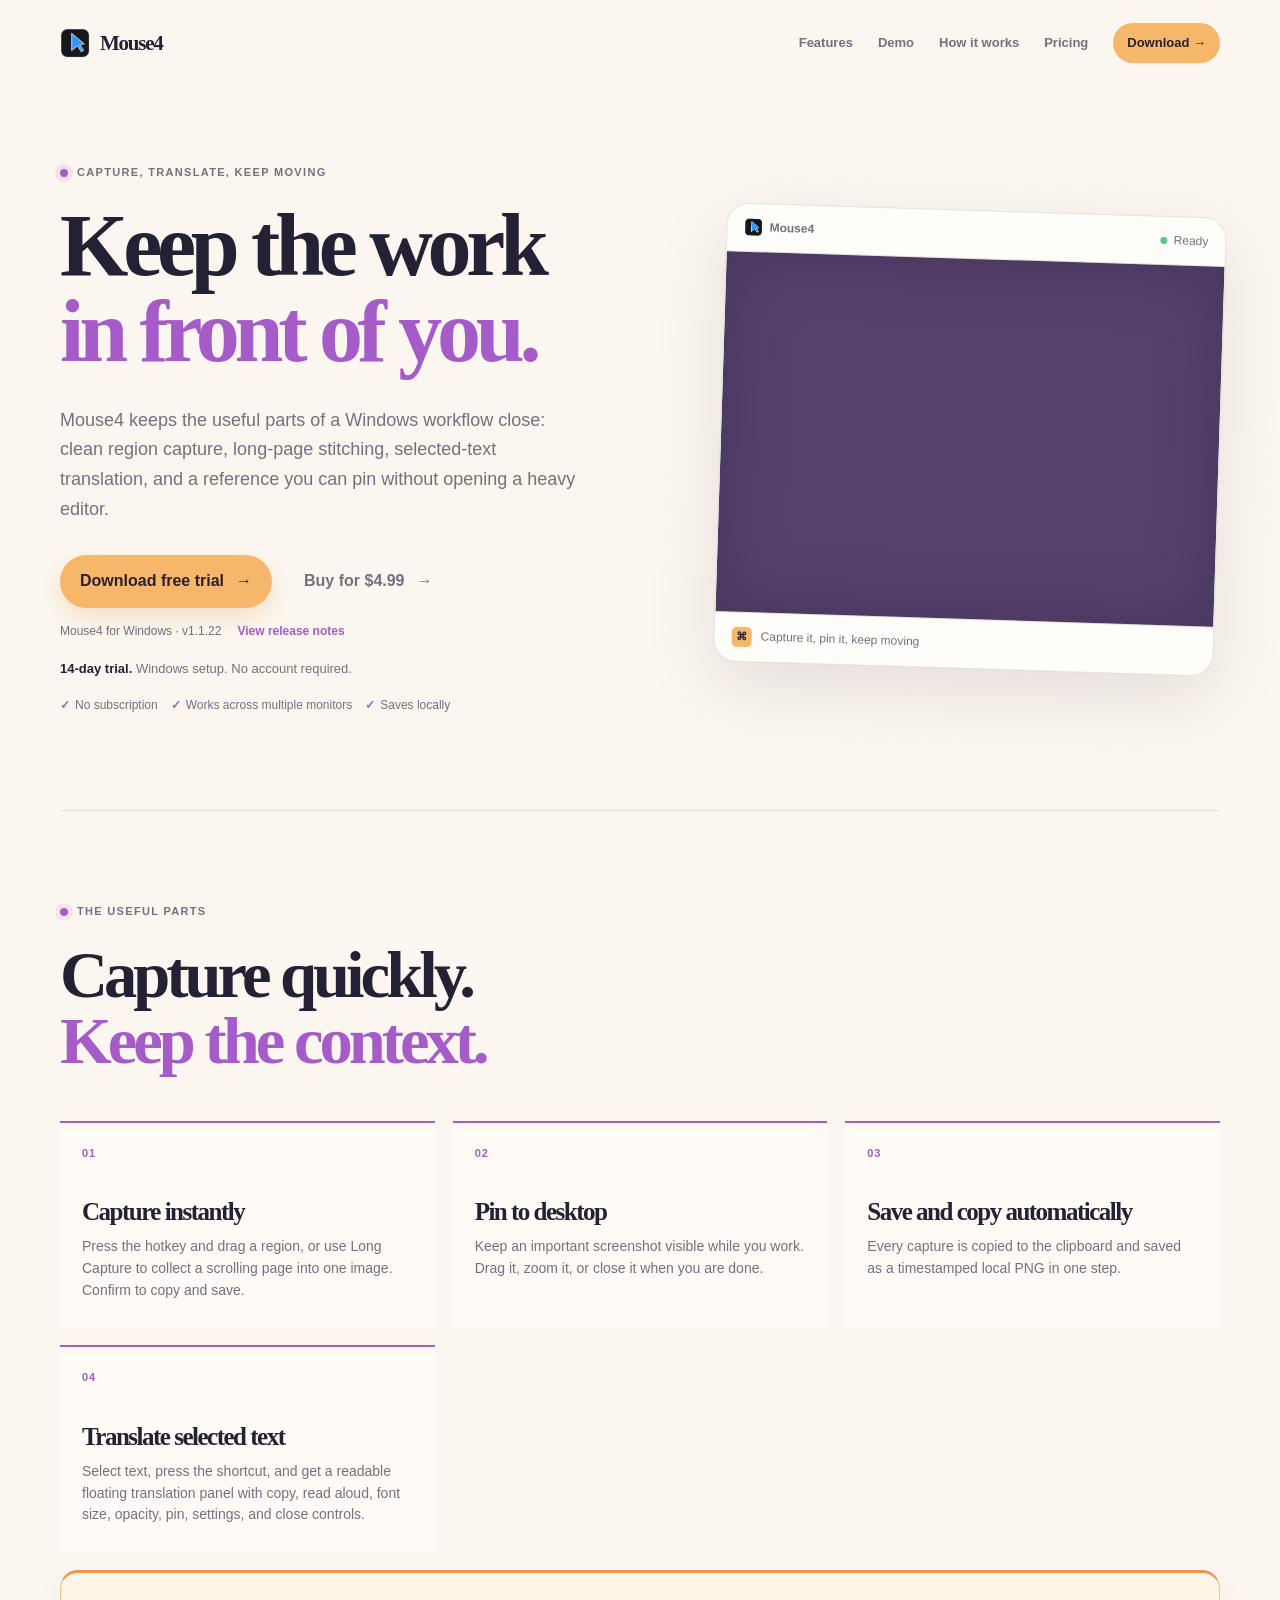
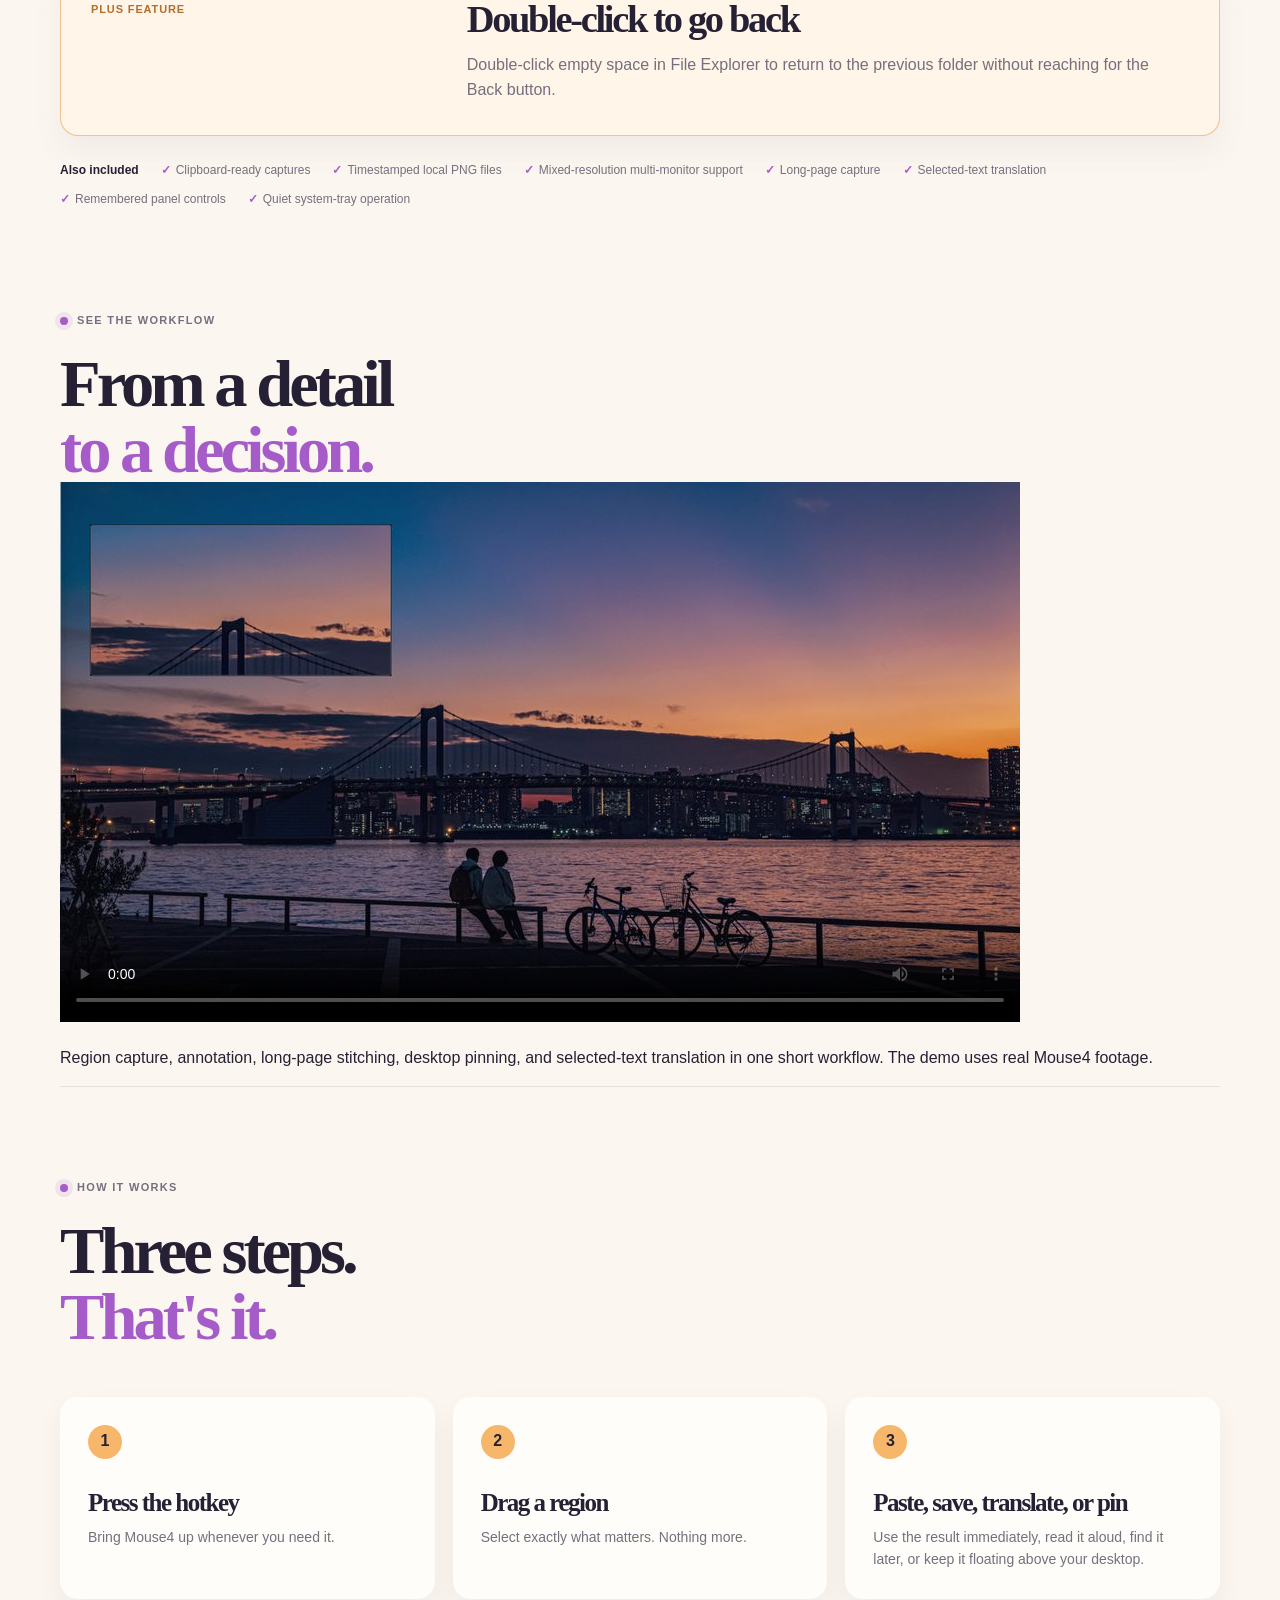
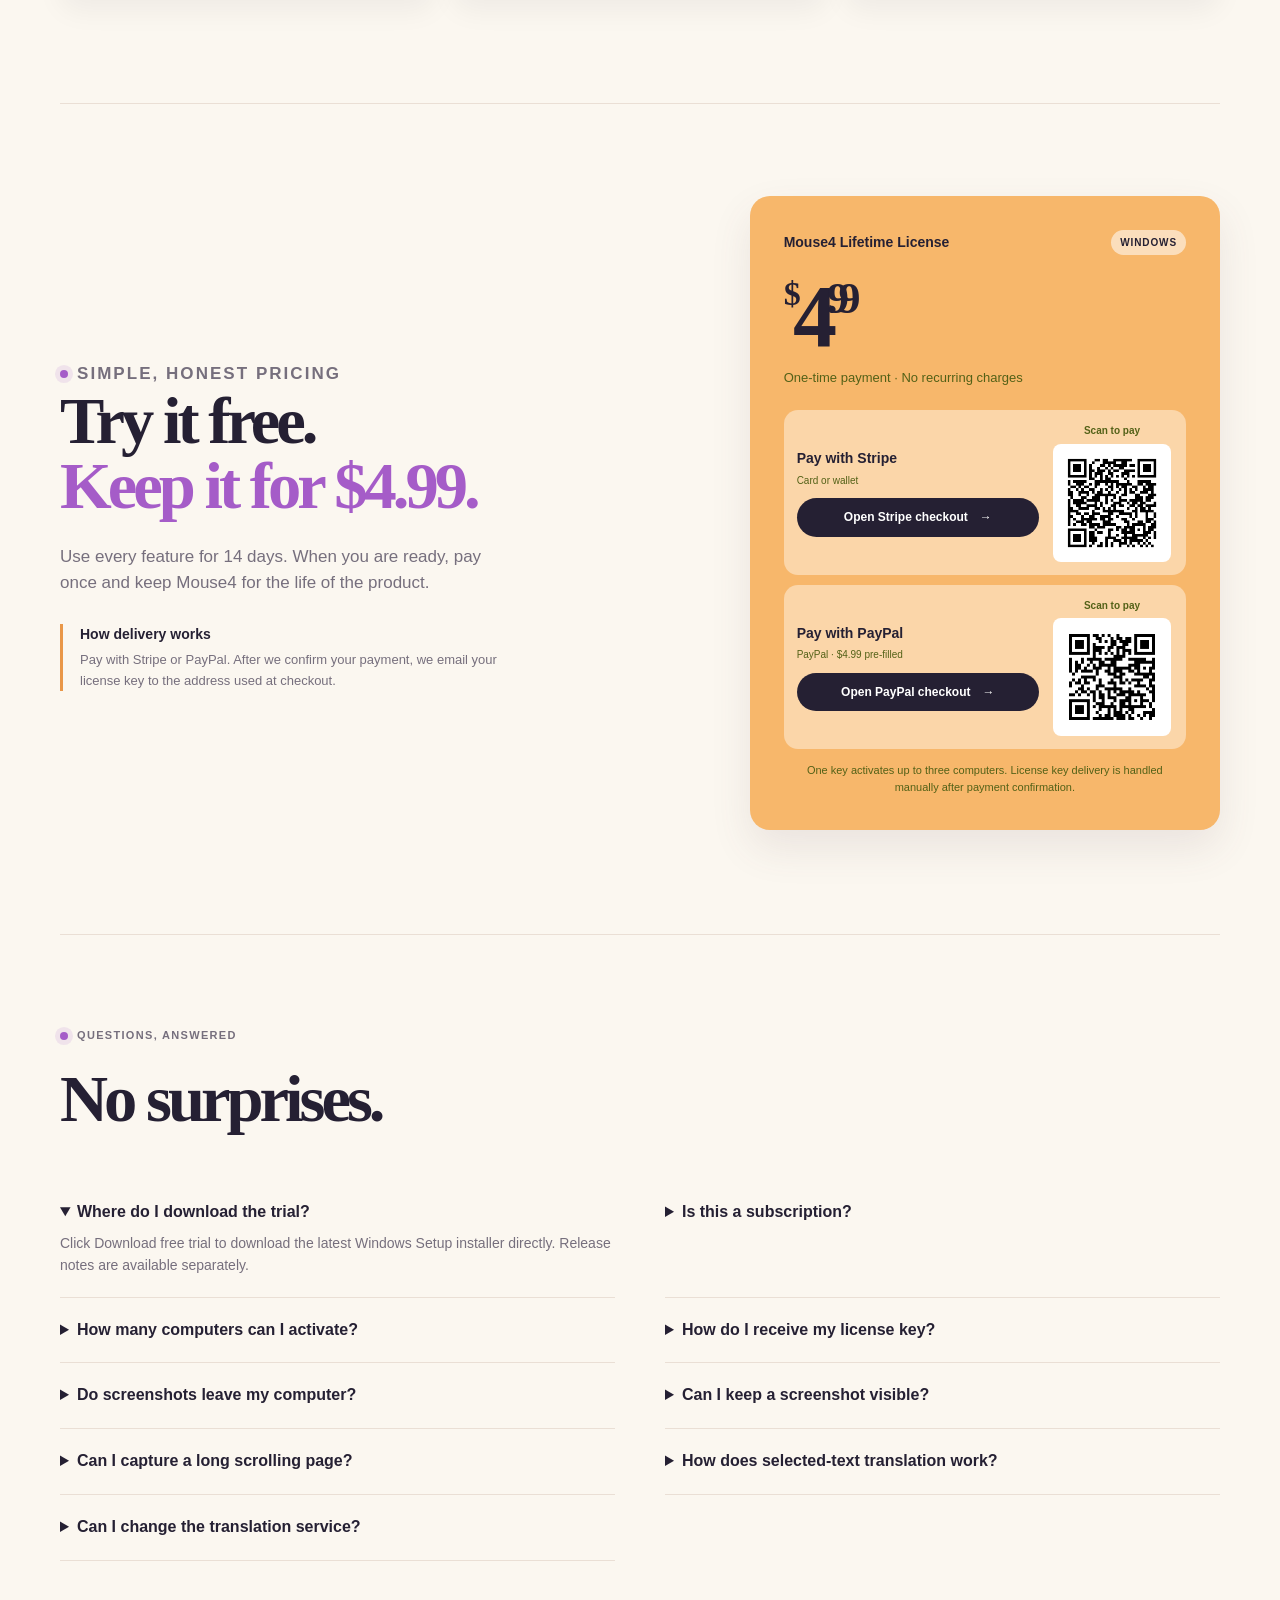
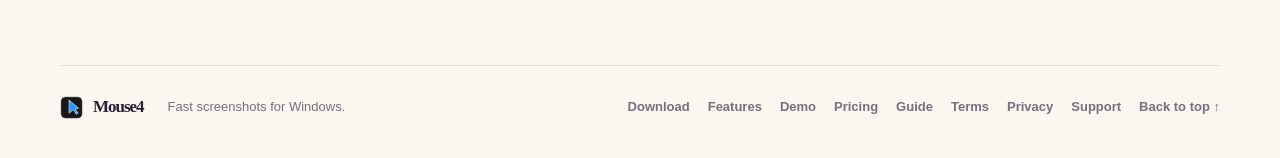
==== commit 9ff3d636: "Refresh Mouse4 sales page for v1.1.22" ====
--- a/index.html
+++ b/index.html
@@ -1,172 +1,194 @@
-<!doctype html>
-<html lang="en">
-  <head>
-    <meta charset="utf-8" />
-    <meta name="viewport" content="width=device-width, initial-scale=1" />
-    <meta name="description" content="Mouse4 is a simple Windows screenshot tool for capturing regions and scrolling pages, pinning screenshots, saving locally, and quick folder navigation." />
-    <link rel="icon" href="logo.ico" />
-    <link rel="canonical" href="https://johnwish1590.github.io/Mouse4/" />
-    <meta name="google-site-verification" content="36yzbSNBCR65D-Ej9KUfR2fVYT5IugqYUZBBNIY7XrA" />
-    <meta name="msvalidate.01" content="FC70323A0413F729753F48D61BF6EE2E" />
-    <meta property="og:type" content="website" />
-    <meta property="og:title" content="Mouse4 - Simple screenshots. Zero clutter." />
-    <meta property="og:description" content="Capture a region or scrolling page, pin it to your desktop, and keep working with a lightweight Windows screenshot tool." />
-    <meta property="og:url" content="https://johnwish1590.github.io/Mouse4/" />
-    <meta property="og:image" content="https://johnwish1590.github.io/Mouse4/logo.ico" />
-    <title>Mouse4 - Simple screenshots. Zero clutter.</title>
-    <link rel="stylesheet" href="styles.css" />
-    <script type="application/ld+json">
-      {
-        "@context": "https://schema.org",
-        "@type": "SoftwareApplication",
-        "name": "Mouse4",
-        "applicationCategory": "UtilitiesApplication",
-        "operatingSystem": "Windows",
-        "description": "A lightweight Windows screenshot tool for capturing regions and scrolling pages, copying and saving images, pinning screenshots to the desktop, and navigating back through folders.",
-        "url": "https://johnwish1590.github.io/Mouse4/",
-        "downloadUrl": "https://github.com/JohnWish1590/Mouse4/releases/download/v1.0.30/Mouse4-Setup-1.0.30.exe",
-        "offers": {
-          "@type": "Offer",
-          "price": "4.99",
-          "priceCurrency": "USD",
-          "url": "https://johnwish1590.github.io/Mouse4/#pricing"
-        }
-      }
-    </script>
-  </head>
-  <body data-theme="warm">
-    <header class="site-header">
-      <a class="brand" href="#top" aria-label="Mouse4 home">
-        <img src="logo.ico" alt="" />
-        <span>Mouse4</span>
-      </a>
-      <nav class="nav-links" aria-label="Main navigation">
+<!doctype html>
+<html lang="en">
+  <head>
+    <meta charset="utf-8" />
+    <meta name="viewport" content="width=device-width, initial-scale=1" />
+    <meta name="description" content="Mouse4 is a focused Windows utility for region capture, long-page screenshots, selected-text translation, local saving, and desktop pinning." />
+    <link rel="icon" href="logo.ico" />
+    <link rel="canonical" href="https://johnwish1590.github.io/Mouse4/" />
+    <meta name="google-site-verification" content="36yzbSNBCR65D-Ej9KUfR2fVYT5IugqYUZBBNIY7XrA" />
+    <meta name="msvalidate.01" content="FC70323A0413F729753F48D61BF6EE2E" />
+    <meta property="og:type" content="website" />
+    <meta property="og:title" content="Mouse4 - Capture, translate, keep moving." />
+    <meta property="og:description" content="Capture a region or scrolling page, translate selected text, pin the result, and keep working with a lightweight Windows utility." />
+    <meta property="og:url" content="https://johnwish1590.github.io/Mouse4/" />
+    <meta property="og:image" content="https://johnwish1590.github.io/Mouse4/logo.ico" />
+    <title>Mouse4 - Capture, translate, keep moving.</title>
+    <link rel="stylesheet" href="styles.css" />
+    <script type="application/ld+json">
+      {
+        "@context": "https://schema.org",
+        "@type": "SoftwareApplication",
+        "name": "Mouse4",
+        "applicationCategory": "UtilitiesApplication",
+        "operatingSystem": "Windows",
+        "description": "A focused Windows utility for region capture, long-page screenshots, selected-text translation, local saving, desktop pinning, and quick folder navigation.",
+        "url": "https://johnwish1590.github.io/Mouse4/",
+        "downloadUrl": "https://github.com/JohnWish1590/Mouse4/releases/download/v1.1.22/Mouse4-Setup-1.1.22.exe",
+        "offers": {
+          "@type": "Offer",
+          "price": "4.99",
+          "priceCurrency": "USD",
+          "url": "https://johnwish1590.github.io/Mouse4/#pricing"
+        }
+      }
+    </script>
+  </head>
+  <body data-theme="warm">
+    <header class="site-header">
+      <a class="brand" href="#top" aria-label="Mouse4 home">
+        <img src="logo.ico" alt="" />
+        <span>Mouse4</span>
+      </a>
+      <nav class="nav-links" aria-label="Main navigation">
         <a href="#features">Features</a>
-        <a href="#how-it-works">How it works</a>
-        <a href="#pricing">Pricing</a>
-        <a class="nav-cta" href="https://github.com/JohnWish1590/Mouse4/releases/download/v1.0.30/Mouse4-Setup-1.0.30.exe">Download <span>&rarr;</span></a>
-      </nav>
-    </header>
-
-    <main id="top">
-      <section class="hero page-width">
-        <div class="hero-copy">
-          <p class="eyebrow"><span></span> A small Windows utility</p>
-          <h1>Simple screenshots.<br /><strong>Zero clutter.</strong></h1>
+        <a href="#demo">Demo</a>
+        <a href="#how-it-works">How it works</a>
+        <a href="#pricing">Pricing</a>
+        <a class="nav-cta" href="https://github.com/JohnWish1590/Mouse4/releases/download/v1.1.22/Mouse4-Setup-1.1.22.exe">Download <span>&rarr;</span></a>
+      </nav>
+    </header>
+
+    <main id="top">
+      <section class="hero page-width">
+        <div class="hero-copy">
+          <p class="eyebrow"><span></span> Capture, translate, keep moving</p>
+          <h1>Keep the work<br /><strong>in front of you.</strong></h1>
           <p class="hero-text">
-            Capture a region or scrolling page, pin it to your desktop, and keep working. Mouse4 gives you the useful parts of a screenshot tool without the extra clutter.
-          </p>
-          <div class="hero-actions">
-            <a class="button button-primary" href="https://github.com/JohnWish1590/Mouse4/releases/download/v1.0.30/Mouse4-Setup-1.0.30.exe">Download free trial <span>&rarr;</span></a>
+            Mouse4 keeps the useful parts of a Windows workflow close: clean region capture, long-page stitching, selected-text translation, and a reference you can pin without opening a heavy editor.
+          </p>
+          <div class="hero-actions">
+            <a class="button button-primary" href="https://github.com/JohnWish1590/Mouse4/releases/download/v1.1.22/Mouse4-Setup-1.1.22.exe">Download free trial <span>&rarr;</span></a>
             <a class="button button-quiet" href="#pricing">Buy for $4.99 <span>&rarr;</span></a>
           </div>
           <div class="hero-release">
-            <span>Mouse4 for Windows &middot; v1.0.30</span>
-            <a href="https://github.com/JohnWish1590/Mouse4/releases/tag/v1.0.30" target="_blank" rel="noopener">View release notes</a>
-          </div>
-          <div class="trial-note"><strong>14-day trial.</strong> Windows setup. No account required.</div>
-          <div class="trust-row">
-            <span>No subscription</span>
-            <span>Works across multiple monitors</span>
-            <span>Saves locally</span>
-          </div>
-        </div>
-
-        <div class="product-preview" aria-label="Mouse4 capture demonstration">
-          <div class="preview-toolbar">
-            <span class="window-title"><img src="logo.ico" alt="" /> Mouse4</span>
-            <span class="window-status"><i></i> Ready</span>
-          </div>
-          <div class="desktop-scene demo-scene">
+            <span>Mouse4 for Windows &middot; v1.1.22</span>
+            <a href="https://github.com/JohnWish1590/Mouse4/releases/tag/v1.1.22" target="_blank" rel="noopener">View release notes</a>
+          </div>
+          <div class="trial-note"><strong>14-day trial.</strong> Windows setup. No account required.</div>
+          <div class="trust-row">
+            <span>No subscription</span>
+            <span>Works across multiple monitors</span>
+            <span>Saves locally</span>
+          </div>
+        </div>
+
+        <div class="product-preview" aria-label="Mouse4 capture demonstration">
+          <div class="preview-toolbar">
+            <span class="window-title"><img src="logo.ico" alt="" /> Mouse4</span>
+            <span class="window-status"><i></i> Ready</span>
+          </div>
+          <div class="desktop-scene demo-scene">
             <img class="demo-frame demo-frame-base" src="marketing/01-right-desktop.jpg" alt="A clean desktop ready for a capture" />
             <img class="demo-frame demo-frame-selection" src="marketing/03-selection.jpg" alt="A selected screen region in Mouse4" />
             <img class="demo-frame demo-frame-pinned" src="marketing/06-pinned-right.jpg" alt="A screenshot pinned above the desktop" />
+            <img class="demo-frame demo-frame-translation" src="marketing/07-translation.png" alt="Selected text translated in a light floating panel" />
             <span class="demo-caption demo-caption-base">Ready to capture</span>
             <span class="demo-caption demo-caption-selection">Drag a region</span>
             <span class="demo-caption demo-caption-pinned">Pinned to your desktop</span>
-          </div>
-          <div class="preview-footer"><span>&#8984;</span> Capture it, pin it, keep moving</div>
-        </div>
-      </section>
-
-      <section class="feature-section page-width" id="features">
-        <div class="section-heading">
-          <p class="eyebrow"><span></span> The useful parts</p>
-          <h2>Capture quickly.<br /><em>Keep moving.</em></h2>
-        </div>
-        <div class="feature-grid feature-grid-primary">
-          <article class="feature-card feature-card-pin"><b>01</b><h3>Capture instantly</h3><p>Press the hotkey and drag a region, or use Long Capture to collect a scrolling page into one image. Confirm to copy and save.</p></article>
-          <article class="feature-card feature-card-pin"><b>02</b><h3>Pin to desktop</h3><p>Keep an important screenshot visible while you work. Move it, zoom it, or close it when you are done.</p></article>
+            <span class="demo-caption demo-caption-translation">Translate selected text</span>
+          </div>
+          <div class="preview-footer"><span>&#8984;</span> Capture it, pin it, keep moving</div>
+        </div>
+      </section>
+
+      <section class="feature-section page-width" id="features">
+        <div class="section-heading">
+          <p class="eyebrow"><span></span> The useful parts</p>
+          <h2>Capture quickly.<br /><em>Keep the context.</em></h2>
+        </div>
+        <div class="feature-grid feature-grid-primary">
+          <article class="feature-card feature-card-pin"><b>01</b><h3>Capture instantly</h3><p>Press the hotkey and drag a region, or use Long Capture to collect a scrolling page into one image. Confirm to copy and save.</p></article>
+          <article class="feature-card feature-card-pin"><b>02</b><h3>Pin to desktop</h3><p>Keep an important screenshot visible while you work. Drag it, zoom it, or close it when you are done.</p></article>
           <article class="feature-card"><b>03</b><h3>Save and copy automatically</h3><p>Every capture is copied to the clipboard and saved as a timestamped local PNG in one step.</p></article>
+          <article class="feature-card feature-card-translation"><b>04</b><h3>Translate selected text</h3><p>Select text, press the shortcut, and get a readable floating translation panel with copy, read aloud, font size, opacity, pin, settings, and close controls.</p></article>
           <article class="feature-card feature-card-plus"><b>PLUS FEATURE</b><h3>Double-click to go back</h3><p>Double-click empty space in File Explorer to return to the previous folder without reaching for the Back button.</p></article>
-        </div>
-        <div class="included-row">
-          <strong>Also included</strong>
-          <span>Clipboard-ready captures</span>
-          <span>Timestamped local PNG files</span>
+        </div>
+        <div class="included-row">
+          <strong>Also included</strong>
+          <span>Clipboard-ready captures</span>
+          <span>Timestamped local PNG files</span>
           <span>Mixed-resolution multi-monitor support</span>
           <span>Long-page capture</span>
+          <span>Selected-text translation</span>
+          <span>Remembered panel controls</span>
           <span>Quiet system-tray operation</span>
         </div>
       </section>
 
-      <section class="steps-section page-width" id="how-it-works">
+      <section class="demo-section page-width" id="demo">
         <div class="section-heading compact-heading">
-          <p class="eyebrow"><span></span> How it works</p>
-          <h2>Three steps.<br /><em>That's it.</em></h2>
+          <p class="eyebrow"><span></span> See the workflow</p>
+          <h2>From a detail<br /><em>to a decision.</em></h2>
         </div>
-        <div class="steps-grid">
-          <div class="step"><b>1</b><h3>Press the hotkey</h3><p>Bring Mouse4 up whenever you need it.</p></div>
-          <div class="step"><b>2</b><h3>Drag a region</h3><p>Select exactly what matters. Nothing more.</p></div>
-          <div class="step"><b>3</b><h3>Paste, save, or pin</h3><p>Use the capture immediately, find it later, or keep it floating above your desktop.</p></div>
+        <div class="demo-video-wrap">
+          <video class="demo-video" controls preload="metadata" poster="marketing/06-pinned-right.jpg">
+            <source src="marketing/Mouse4-demo-50s.mp4" type="video/mp4" />
+            Your browser does not support embedded video. <a href="marketing/Mouse4-demo-50s.mp4">Open the demo video</a>.
+          </video>
         </div>
+        <p class="demo-note">Region capture, annotation, long-page stitching, desktop pinning, and selected-text translation in one short workflow. The demo uses real Mouse4 footage.</p>
       </section>
-
-      <section class="pricing-section page-width" id="pricing">
-        <div class="pricing-copy">
-          <p class="eyebrow"><span></span> Simple, honest pricing</p>
-          <h2>Try it free.<br /><em>Keep it for $4.99.</em></h2>
-          <p>Use every feature for 14 days. When you are ready, pay once and keep Mouse4 for the life of the product.</p>
-          <div class="payment-note"><strong>How delivery works</strong><span>Pay with Stripe or PayPal. After we confirm your payment, we email your license key to the address used at checkout.</span></div>
+
+      <section class="steps-section page-width" id="how-it-works">
+        <div class="section-heading compact-heading">
+          <p class="eyebrow"><span></span> How it works</p>
+          <h2>Three steps.<br /><em>That's it.</em></h2>
+        </div>
+        <div class="steps-grid">
+          <div class="step"><b>1</b><h3>Press the hotkey</h3><p>Bring Mouse4 up whenever you need it.</p></div>
+          <div class="step"><b>2</b><h3>Drag a region</h3><p>Select exactly what matters. Nothing more.</p></div>
+          <div class="step"><b>3</b><h3>Paste, save, translate, or pin</h3><p>Use the result immediately, read it aloud, find it later, or keep it floating above your desktop.</p></div>
+        </div>
+      </section>
+
+      <section class="pricing-section page-width" id="pricing">
+        <div class="pricing-copy">
+          <p class="eyebrow"><span></span> Simple, honest pricing</p>
+          <h2>Try it free.<br /><em>Keep it for $4.99.</em></h2>
+          <p>Use every feature for 14 days. When you are ready, pay once and keep Mouse4 for the life of the product.</p>
+          <div class="payment-note"><strong>How delivery works</strong><span>Pay with Stripe or PayPal. After we confirm your payment, we email your license key to the address used at checkout.</span></div>
+        </div>
+        <div class="price-card">
+          <div class="price-card-top"><span>Mouse4 Lifetime License</span><small>Windows</small></div>
+          <div class="price"><sup>$</sup>4<span>.99</span></div>
+          <p>One-time payment &middot; No recurring charges</p>
+          <div class="payment-options">
+            <div class="payment-option">
+              <div class="payment-option-copy"><strong>Pay with Stripe</strong><small>Card or wallet</small><a class="button" href="https://buy.stripe.com/5kQ4gy9zy5qmc1Pe5X4sE00" target="_blank" rel="noopener">Open Stripe checkout <span>&rarr;</span></a></div>
+              <div class="qr-details"><span>Scan to pay</span><img class="payment-qr" src="payment/stripe-payment-qr.png" alt="Scan to pay $4.99 with Stripe" /></div>
+            </div>
+            <div class="payment-option">
+              <div class="payment-option-copy"><strong>Pay with PayPal</strong><small>PayPal &middot; $4.99 pre-filled</small><a class="button" href="https://paypal.me/johnwish1590/4.99USD" target="_blank" rel="noopener">Open PayPal checkout <span>&rarr;</span></a></div>
+              <div class="qr-details"><span>Scan to pay</span><img class="payment-qr" src="payment/paypal-payment-qr.png" alt="Scan to pay $4.99 with PayPal" /></div>
+            </div>
+          </div>
+          <small class="price-footnote">One key activates up to three computers. License key delivery is handled manually after payment confirmation.</small>
+        </div>
+      </section>
+
+      <section class="faq-section page-width">
+        <div class="section-heading compact-heading"><p class="eyebrow"><span></span> Questions, answered</p><h2>No surprises.</h2></div>
+        <div class="faq-grid">
+          <details open><summary>Where do I download the trial?</summary><p>Click Download free trial to download the latest Windows Setup installer directly. Release notes are available separately.</p></details>
+          <details><summary>Is this a subscription?</summary><p>No. Mouse4 is a one-time lifetime purchase with no recurring charges.</p></details>
+          <details><summary>How many computers can I activate?</summary><p>One license can be activated on up to three computers.</p></details>
+          <details><summary>How do I receive my license key?</summary><p>Stripe or PayPal collects your checkout email. After payment is confirmed, the key is generated and sent to that email address.</p></details>
+          <details><summary>Do screenshots leave my computer?</summary><p>No. Captures are processed and saved locally by the Windows app.</p></details>
+          <details><summary>Can I keep a screenshot visible?</summary><p>Yes. Use Pin to desktop to keep a capture above other windows while you work.</p></details>
+          <details><summary>Can I capture a long scrolling page?</summary><p>Yes. Select the page area, choose Long Capture, scroll through the content, then confirm to save and copy one stitched image.</p></details>
+          <details><summary>How does selected-text translation work?</summary><p>Select text in a supported Windows application and press the translation shortcut. Mouse4 shows the result near the selection with controls for copy, reading, font size, opacity, pinning, settings, and close.</p></details>
+          <details><summary>Can I change the translation service?</summary><p>Yes. The translation-only settings page lets you enter the provider, service URL, model, and API key. The key is stored locally using Windows user encryption.</p></details>
         </div>
-        <div class="price-card">
-          <div class="price-card-top"><span>Mouse4 Lifetime License</span><small>Windows</small></div>
-          <div class="price"><sup>$</sup>4<span>.99</span></div>
-          <p>One-time payment &middot; No recurring charges</p>
-          <div class="payment-options">
-            <div class="payment-option">
-              <div class="payment-option-copy"><strong>Pay with Stripe</strong><small>Card or wallet</small><a class="button" href="https://buy.stripe.com/5kQ4gy9zy5qmc1Pe5X4sE00" target="_blank" rel="noopener">Open Stripe checkout <span>&rarr;</span></a></div>
-              <div class="qr-details"><span>Scan to pay</span><img class="payment-qr" src="payment/stripe-payment-qr.png" alt="Scan to pay $4.99 with Stripe" /></div>
-            </div>
-            <div class="payment-option">
-              <div class="payment-option-copy"><strong>Pay with PayPal</strong><small>PayPal &middot; $4.99 pre-filled</small><a class="button" href="https://paypal.me/johnwish1590/4.99USD" target="_blank" rel="noopener">Open PayPal checkout <span>&rarr;</span></a></div>
-              <div class="qr-details"><span>Scan to pay</span><img class="payment-qr" src="payment/paypal-payment-qr.png" alt="Scan to pay $4.99 with PayPal" /></div>
-            </div>
-          </div>
-          <small class="price-footnote">One key activates up to three computers. License key delivery is handled manually after payment confirmation.</small>
-        </div>
-      </section>
-
-      <section class="faq-section page-width">
-        <div class="section-heading compact-heading"><p class="eyebrow"><span></span> Questions, answered</p><h2>No surprises.</h2></div>
-        <div class="faq-grid">
-          <details open><summary>Where do I download the trial?</summary><p>Click Download free trial to download the latest Windows Setup installer directly. Release notes are available separately.</p></details>
-          <details><summary>Is this a subscription?</summary><p>No. Mouse4 is a one-time lifetime purchase with no recurring charges.</p></details>
-          <details><summary>How many computers can I activate?</summary><p>One license can be activated on up to three computers.</p></details>
-          <details><summary>How do I receive my license key?</summary><p>Stripe or PayPal collects your checkout email. After payment is confirmed, the key is generated and sent to that email address.</p></details>
-          <details><summary>Do screenshots leave my computer?</summary><p>No. Captures are processed and saved locally by the Windows app.</p></details>
-          <details><summary>Can I keep a screenshot visible?</summary><p>Yes. Use Pin to desktop to keep a capture above other windows while you work.</p></details>
-          <details><summary>Can I capture a long scrolling page?</summary><p>Yes. Select the page area, choose Long Capture, scroll through the content, then confirm to save and copy one stitched image.</p></details>
-        </div>
-      </section>
-    </main>
-
-    <footer class="site-footer page-width">
-      <a class="brand" href="#top"><img src="logo.ico" alt="" /><span>Mouse4</span></a>
-      <span>Fast screenshots for Windows.</span>
-      <div class="footer-links"><a href="https://github.com/JohnWish1590/Mouse4/releases/download/v1.0.30/Mouse4-Setup-1.0.30.exe">Download</a><a href="#pricing">Pricing</a><a href="pin-screenshot-windows.html">Guide</a><a href="terms.html">Terms</a><a href="privacy.html">Privacy</a><a href="mailto:johnwish1590@hotmail.com">Support</a><a href="#top">Back to top &uarr;</a></div>
-    </footer>
-
-    <script src="script.js"></script>
-  </body>
-</html>
+      </section>
+    </main>
+
+    <footer class="site-footer page-width">
+      <a class="brand" href="#top"><img src="logo.ico" alt="" /><span>Mouse4</span></a>
+      <span>Fast screenshots for Windows.</span>
+      <div class="footer-links"><a href="https://github.com/JohnWish1590/Mouse4/releases/download/v1.1.22/Mouse4-Setup-1.1.22.exe">Download</a><a href="#features">Features</a><a href="#demo">Demo</a><a href="#pricing">Pricing</a><a href="pin-screenshot-windows.html">Guide</a><a href="terms.html">Terms</a><a href="privacy.html">Privacy</a><a href="mailto:johnwish1590@hotmail.com">Support</a><a href="#top">Back to top &uarr;</a></div>
+    </footer>
+
+    <script src="script.js"></script>
+  </body>
+</html>
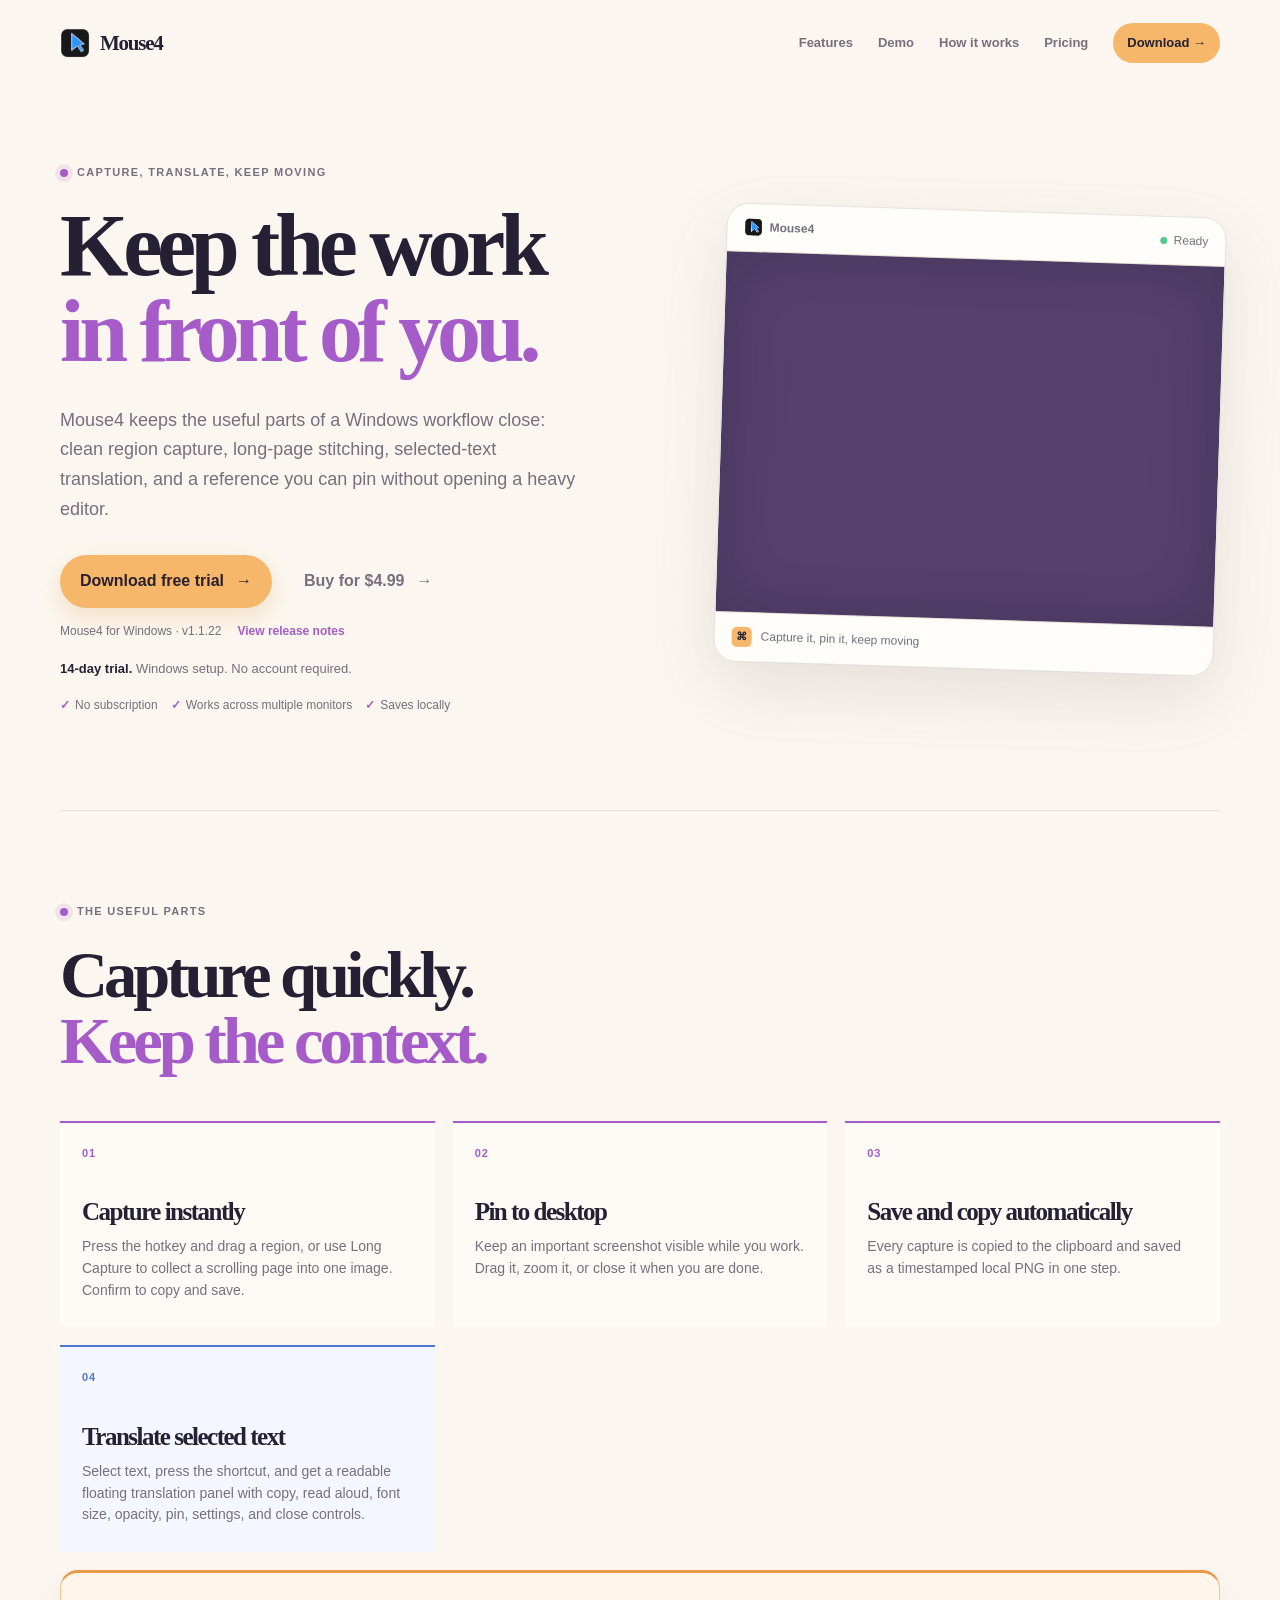
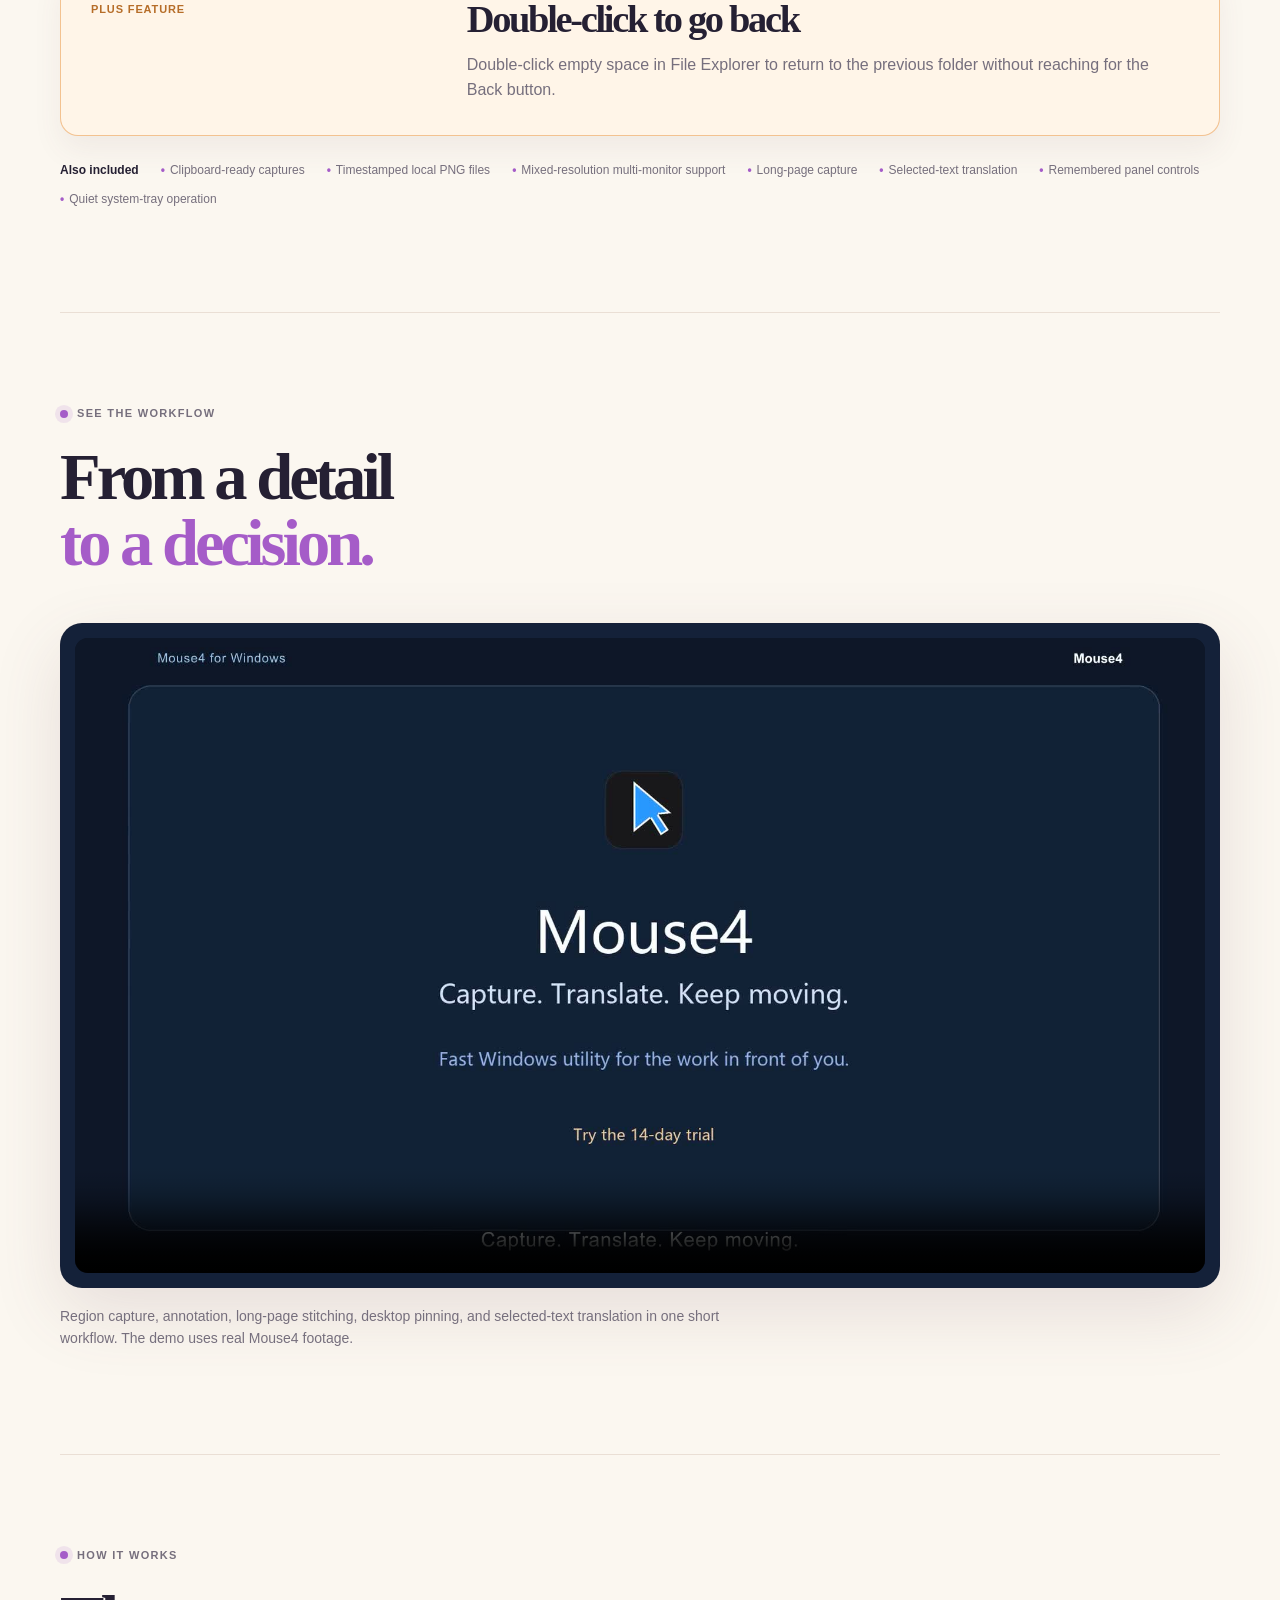
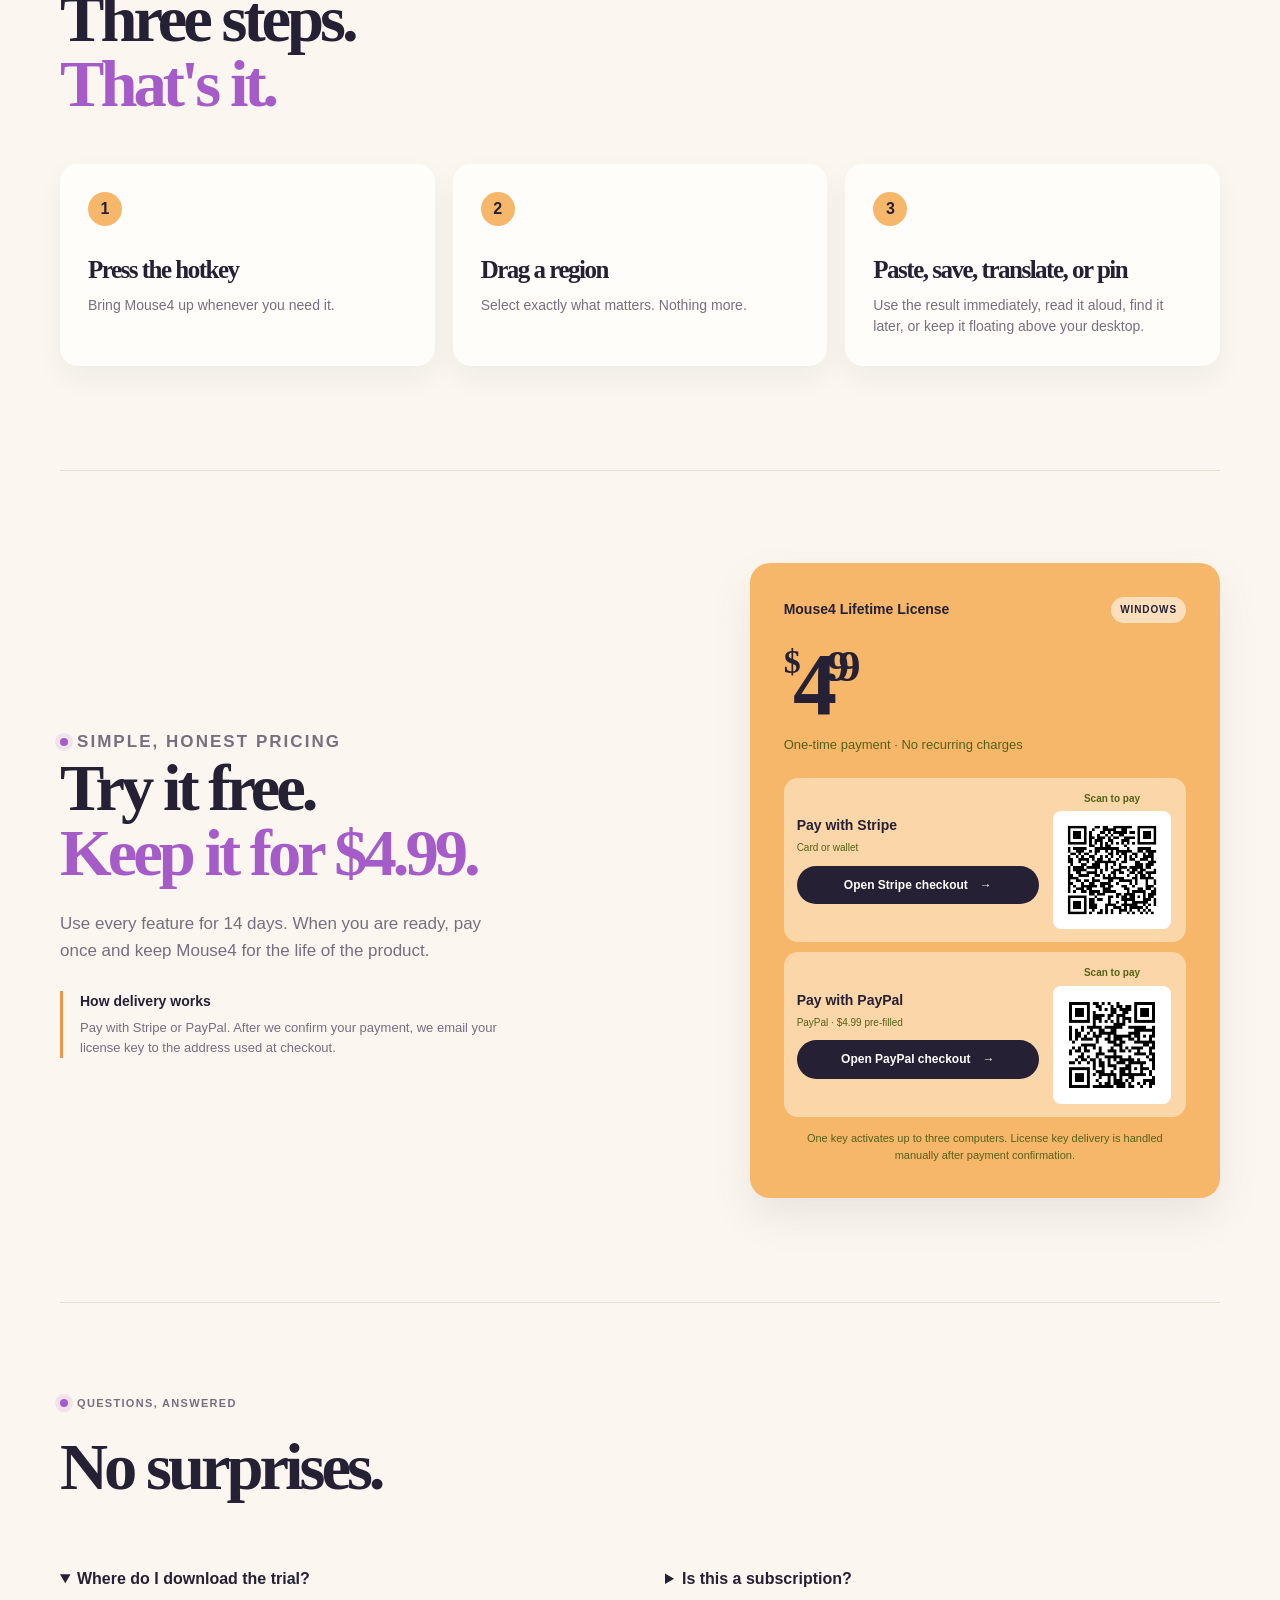
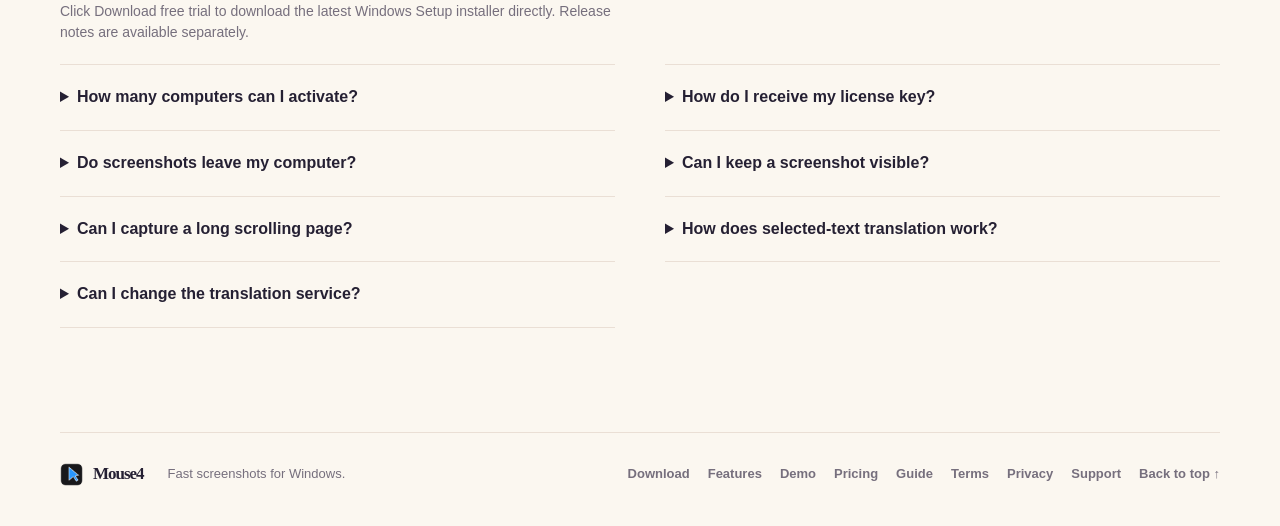
==== commit 835c2768: "Replace demo with English customer footage and captions" ====
--- a/index.html
+++ b/index.html
@@ -82,7 +82,7 @@
             <img class="demo-frame demo-frame-base" src="marketing/01-right-desktop.jpg" alt="A clean desktop ready for a capture" />
             <img class="demo-frame demo-frame-selection" src="marketing/03-selection.jpg" alt="A selected screen region in Mouse4" />
             <img class="demo-frame demo-frame-pinned" src="marketing/06-pinned-right.jpg" alt="A screenshot pinned above the desktop" />
-            <img class="demo-frame demo-frame-translation" src="marketing/07-translation.png" alt="Selected text translated in a light floating panel" />
+            <img class="demo-frame demo-frame-translation" src="marketing/07-translation-English.png" alt="A short foreign-language sentence translated into English" />
             <span class="demo-caption demo-caption-base">Ready to capture</span>
             <span class="demo-caption demo-caption-selection">Drag a region</span>
             <span class="demo-caption demo-caption-pinned">Pinned to your desktop</span>
@@ -122,9 +122,9 @@
           <h2>From a detail<br /><em>to a decision.</em></h2>
         </div>
         <div class="demo-video-wrap">
-          <video class="demo-video" controls preload="metadata" poster="marketing/06-pinned-right.jpg">
-            <source src="marketing/Mouse4-demo-50s.mp4" type="video/mp4" />
-            Your browser does not support embedded video. <a href="marketing/Mouse4-demo-50s.mp4">Open the demo video</a>.
+          <video class="demo-video" controls preload="metadata" poster="marketing/demo-English-poster.jpg">
+            <source src="marketing/Mouse4-demo-English.mp4" type="video/mp4" />
+            Your browser does not support embedded video. <a href="marketing/Mouse4-demo-English.mp4">Open the demo video</a>.
           </video>
         </div>
         <p class="demo-note">Region capture, annotation, long-page stitching, desktop pinning, and selected-text translation in one short workflow. The demo uses real Mouse4 footage.</p>
--- a/styles.css
+++ b/styles.css
@@ -58,17 +58,19 @@
 .window-status i { width: 7px; height: 7px; border-radius: 50%; background: #56c98b; }
 .desktop-scene { position: relative; height: 360px; overflow: hidden; background: #56416d; }
 .desktop-scene::before { content: ""; position: absolute; z-index: 4; inset: 0; pointer-events: none; box-shadow: inset 0 0 70px rgba(5, 8, 20, .2); }
-.demo-frame { position: absolute; inset: 0; width: 100%; height: 100%; object-fit: cover; opacity: 0; animation: snip-demo-frame 12s infinite; }
+.demo-frame { position: absolute; inset: 0; width: 100%; height: 100%; object-fit: cover; opacity: 0; animation: snip-demo-frame 16s infinite; }
 .demo-frame-base { animation-delay: 0s; }
 .demo-frame-selection { animation-delay: 4s; }
 .demo-frame-pinned { animation-delay: 8s; }
-.demo-caption { position: absolute; z-index: 5; left: 18px; bottom: 17px; padding: 7px 10px; border-radius: 6px; color: #fff; background: rgba(20, 24, 39, .82); font-size: 11px; font-weight: 800; letter-spacing: .01em; opacity: 0; animation: snip-demo-caption 12s infinite; }
+.demo-frame-translation { animation-delay: 12s; }
+.demo-caption { position: absolute; z-index: 5; left: 18px; bottom: 17px; padding: 7px 10px; border-radius: 6px; color: #fff; background: rgba(20, 24, 39, .82); font-size: 11px; font-weight: 800; letter-spacing: .01em; opacity: 0; animation: snip-demo-caption 16s infinite; }
 .demo-caption-base { animation-delay: 0s; }
 .demo-caption-selection { animation-delay: 4s; }
 .demo-caption-pinned { animation-delay: 8s; }
-@keyframes snip-demo-frame { 0%, 23% { opacity: 1; } 30%, 100% { opacity: 0; } }
-@keyframes snip-demo-caption { 0%, 23% { opacity: 1; transform: translateY(0); } 30%, 100% { opacity: 0; transform: translateY(4px); } }
-@media (prefers-reduced-motion: reduce) { .demo-frame, .demo-caption { animation: none; } .demo-frame { display: none; } .demo-frame-pinned, .demo-caption-pinned { display: block; opacity: 1; } .demo-caption-pinned { transform: none; } }
+.demo-caption-translation { animation-delay: 12s; }
+@keyframes snip-demo-frame { 0%, 20% { opacity: 1; } 26%, 100% { opacity: 0; } }
+@keyframes snip-demo-caption { 0%, 20% { opacity: 1; transform: translateY(0); } 26%, 100% { opacity: 0; transform: translateY(4px); } }
+@media (prefers-reduced-motion: reduce) { .demo-frame, .demo-caption { animation: none; } .demo-frame { display: none; } .demo-frame-translation, .demo-caption-translation { display: block; opacity: 1; } .demo-caption-translation { transform: none; } }
 .preview-footer { border-top: 1px solid var(--line); justify-content: flex-start; gap: 9px; }
 .preview-footer span { display: grid; width: 20px; height: 20px; place-items: center; border-radius: 5px; color: var(--ink); background: var(--accent); font-size: 11px; font-weight: 900; }
 
@@ -80,6 +82,8 @@
 .feature-card b { display: block; margin-bottom: 38px; color: var(--secondary); font-size: 11px; letter-spacing: .08em; }
 .feature-card h3 { font-size: 25px; }
 .feature-card p, .step p, .pricing-copy > p { margin: 12px 0 0; color: var(--muted); font-size: 14px; }
+.feature-card-translation { border-top-color: #4e78cf; background: #f4f7ff; }
+.feature-card-translation b { color: #4e78cf; }
 .feature-card-plus { display: grid; grid-column: 1 / -1; grid-template-columns: minmax(170px, .65fr) minmax(0, 1.35fr); grid-template-rows: auto 1fr; column-gap: 28px; align-items: center; min-height: 166px; padding: 28px 30px; border: 1px solid rgba(233, 151, 72, .55); border-top: 3px solid var(--accent-strong); border-radius: var(--radius); background: #fff5e8; box-shadow: 0 14px 30px rgba(104, 69, 83, .07); }
 .feature-card-plus b { color: #b66d28; }
 .feature-card-plus b { grid-row: 1 / -1; align-self: start; margin-bottom: 0; }
@@ -87,7 +91,11 @@
 .feature-card-plus p { max-width: 700px; margin-top: 10px; font-size: 16px; }
 .included-row { display: flex; flex-wrap: wrap; align-items: center; gap: 10px 22px; margin-top: 25px; color: var(--muted); font-size: 12px; }
 .included-row strong { color: var(--ink); }
-.included-row span::before { content: "✓"; margin-right: 5px; color: var(--secondary); font-weight: 900; }
+.included-row span::before { content: "•"; margin-right: 5px; color: var(--secondary); font-weight: 900; }
+.demo-section { border-top: 1px solid var(--line); padding: 92px 0 104px; }
+.demo-video-wrap { margin-top: 48px; padding: 14px; border: 1px solid rgba(37, 32, 51, .11); border-radius: 22px; background: #142139; box-shadow: var(--shadow); }
+.demo-video { display: block; width: 100%; border-radius: 13px; background: #0e1728; }
+.demo-note { max-width: 720px; margin: 18px 0 0; color: var(--muted); font-size: 14px; }
 .compact-heading { max-width: 450px; }
 .steps-grid { display: grid; grid-template-columns: repeat(3, 1fr); gap: 18px; margin-top: 48px; }
 .step { padding: 28px; border-radius: var(--radius); background: var(--surface); box-shadow: 0 12px 28px rgba(16, 24, 39, .05); }
@@ -141,7 +149,7 @@
   .hero-actions { align-items: flex-start; flex-direction: column; }
   .hero-actions .button { width: 100%; }
   .desktop-scene { height: 275px; }
-  .feature-section, .steps-section, .pricing-section, .faq-section { padding-block: 72px 80px; }
+  .feature-section, .steps-section, .pricing-section, .faq-section, .demo-section { padding-block: 72px 80px; }
   .feature-grid, .steps-grid, .faq-grid { grid-template-columns: 1fr; }
   .feature-card-plus { display: block; }
   .feature-card-plus b { margin-bottom: 22px; }
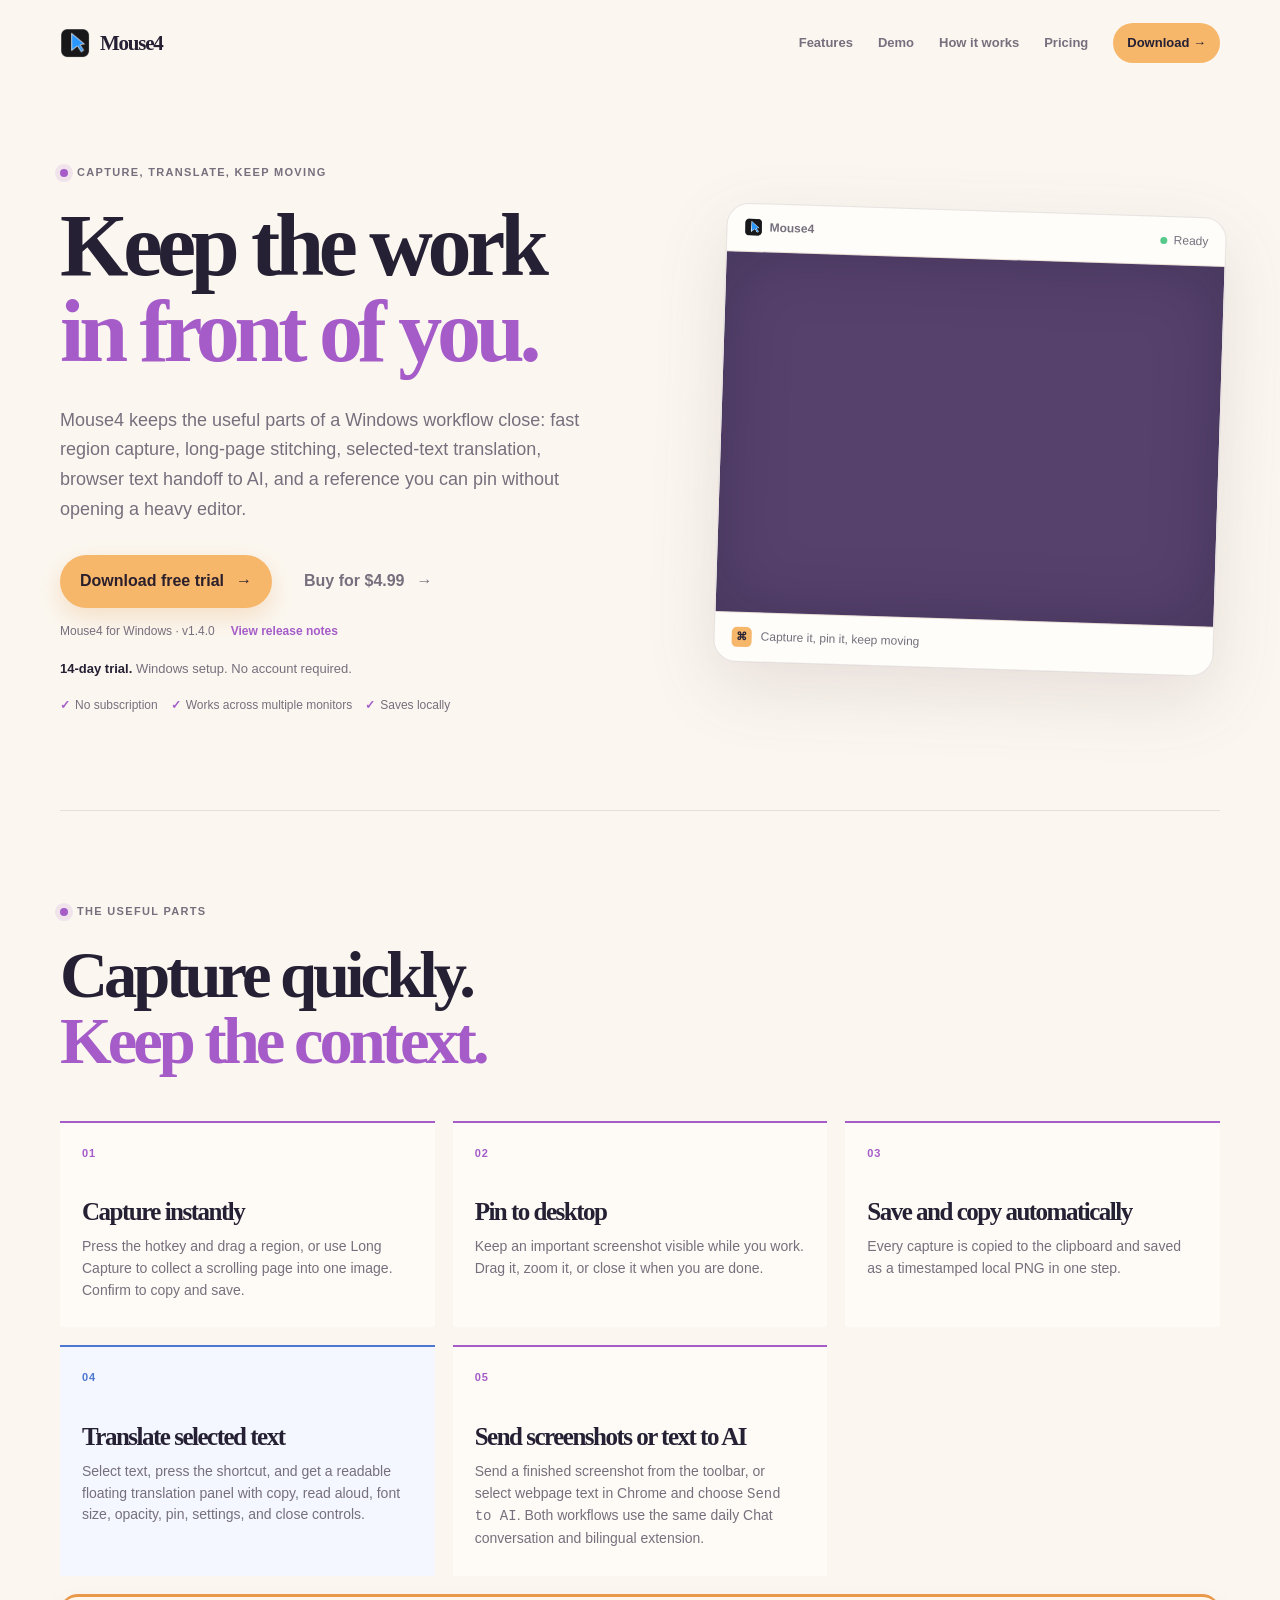
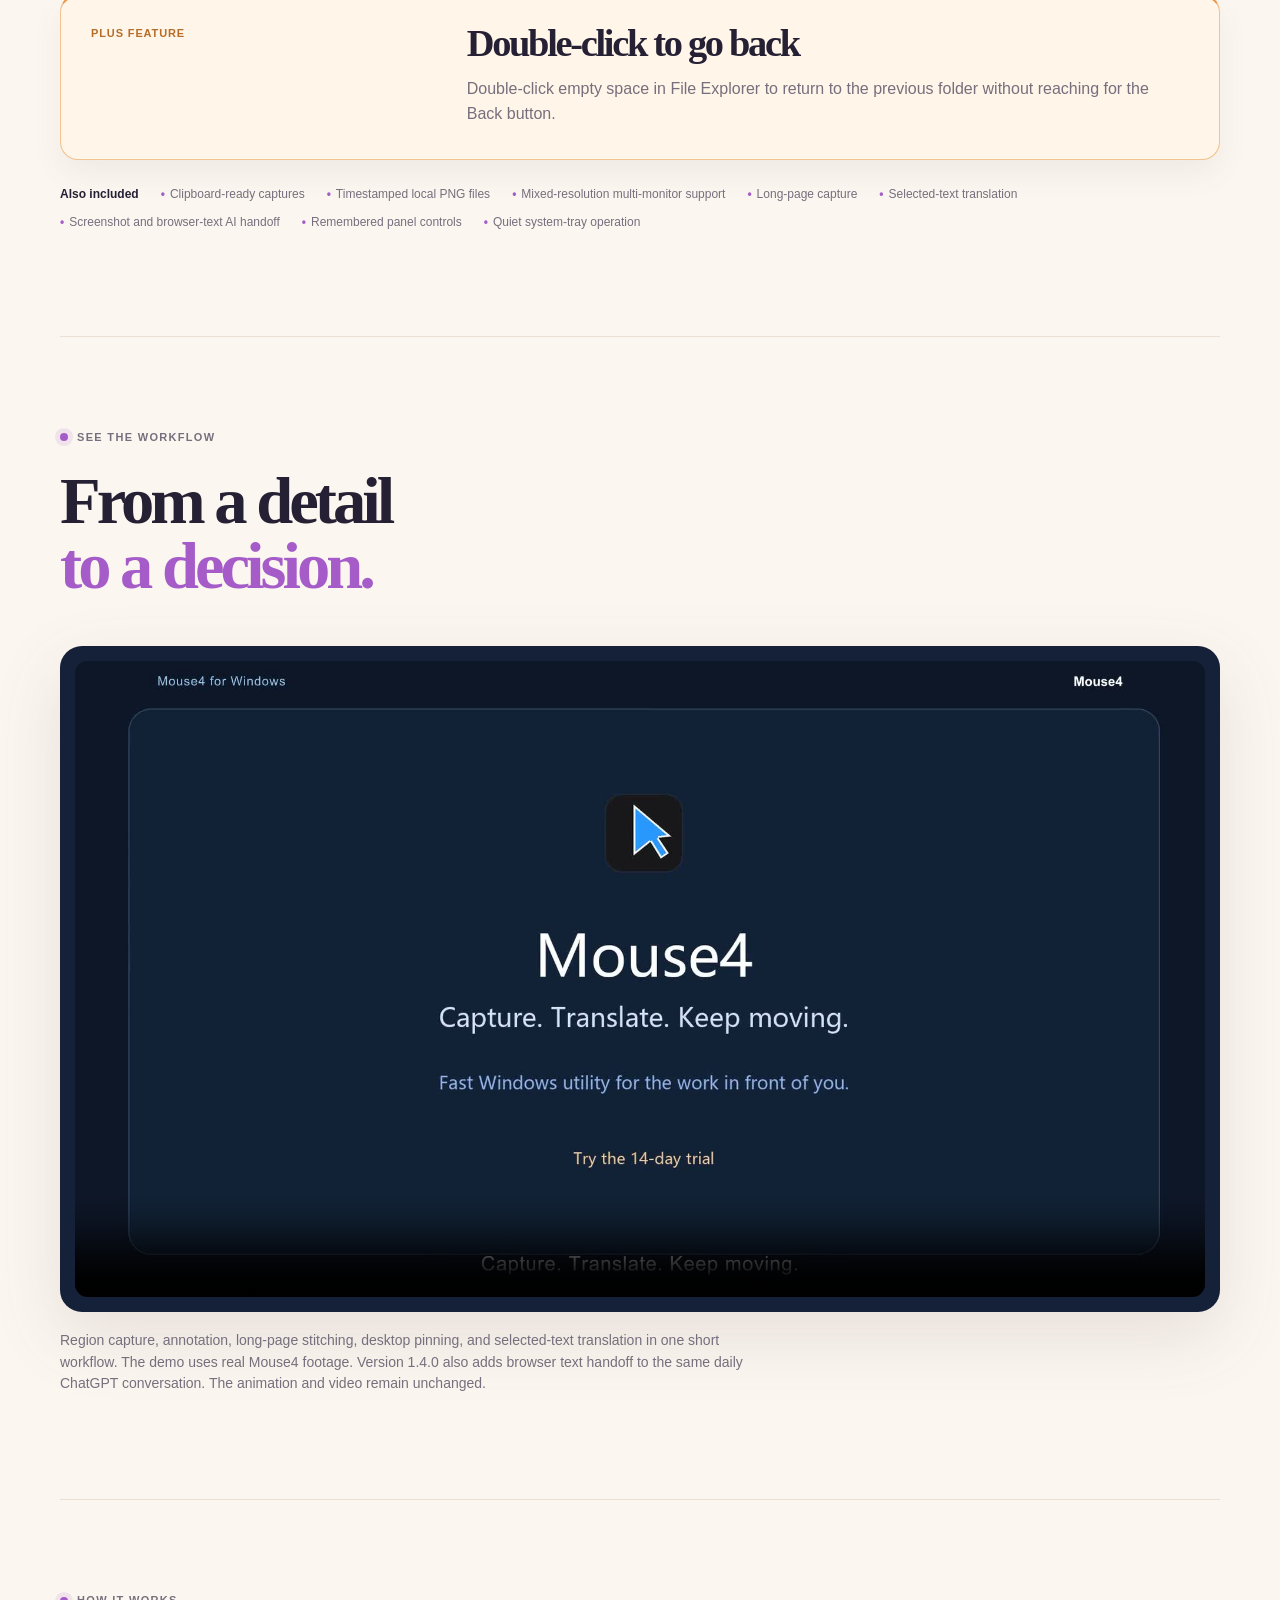
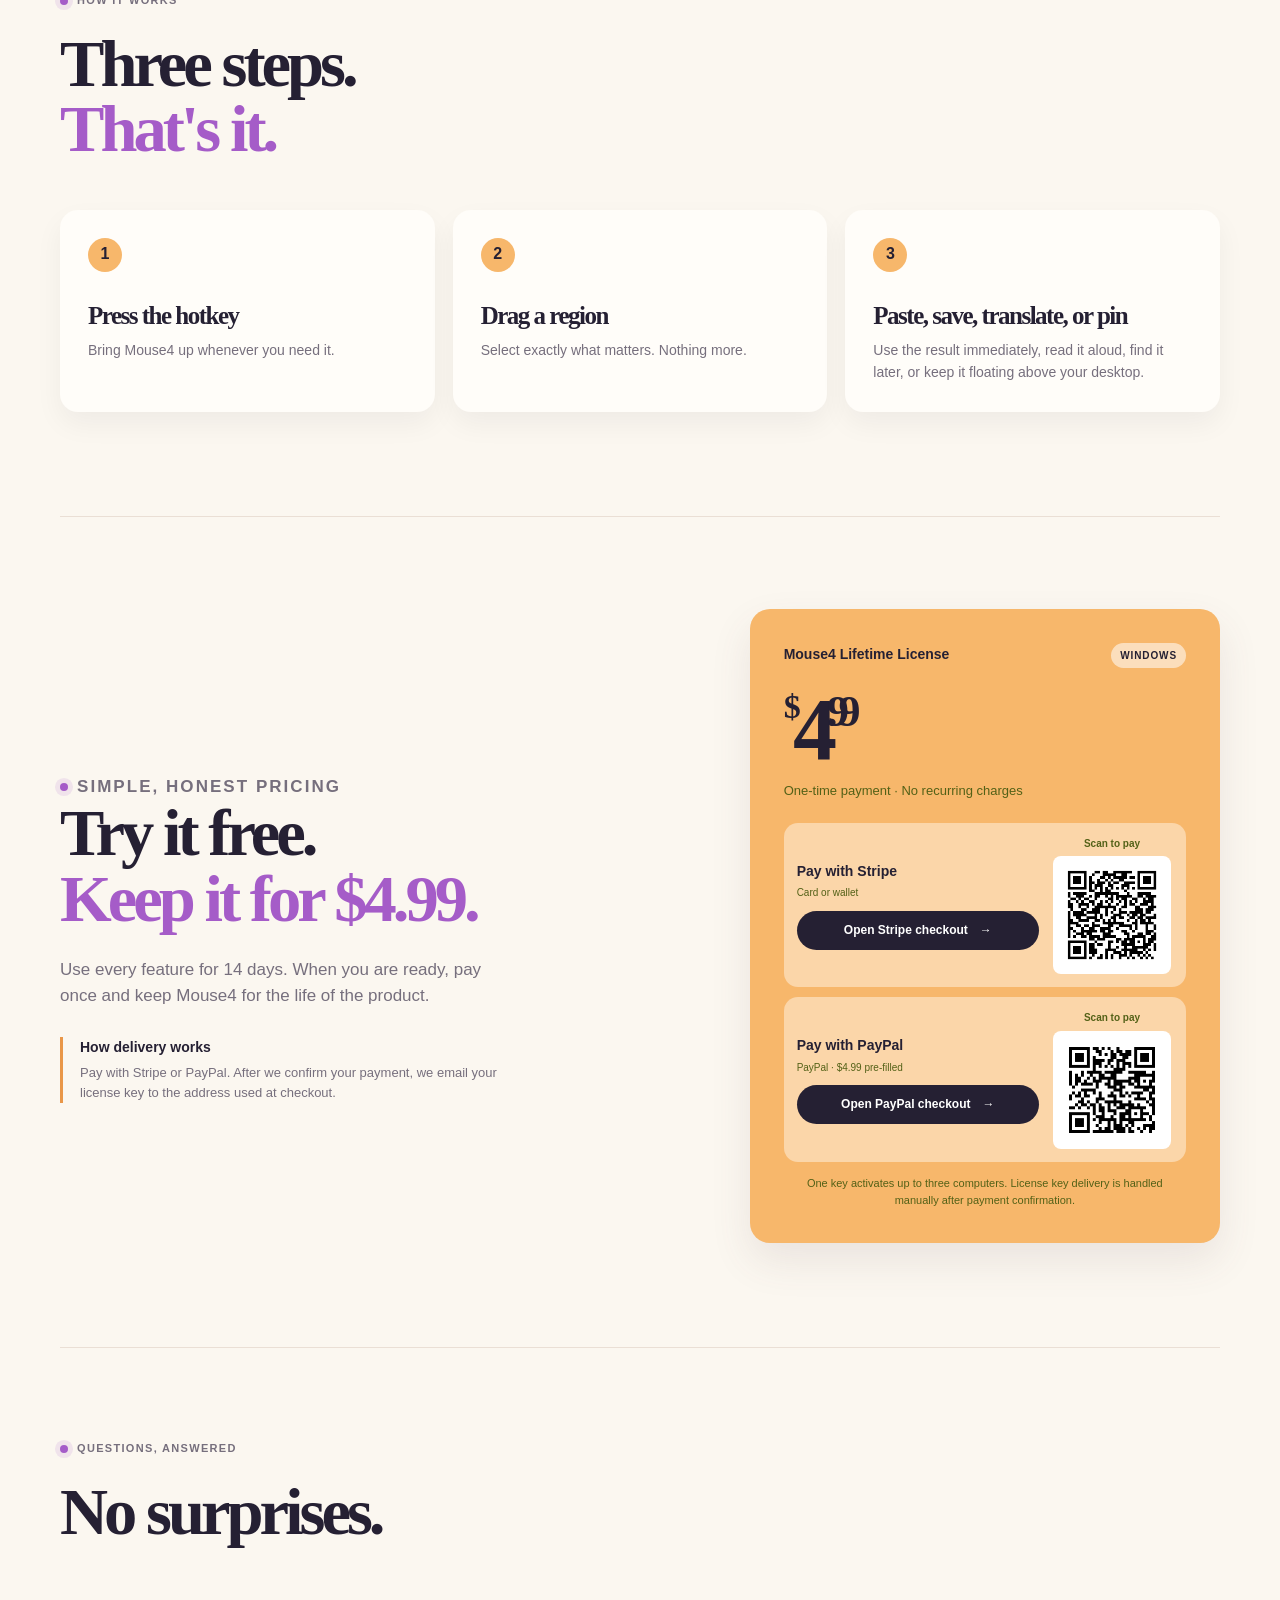
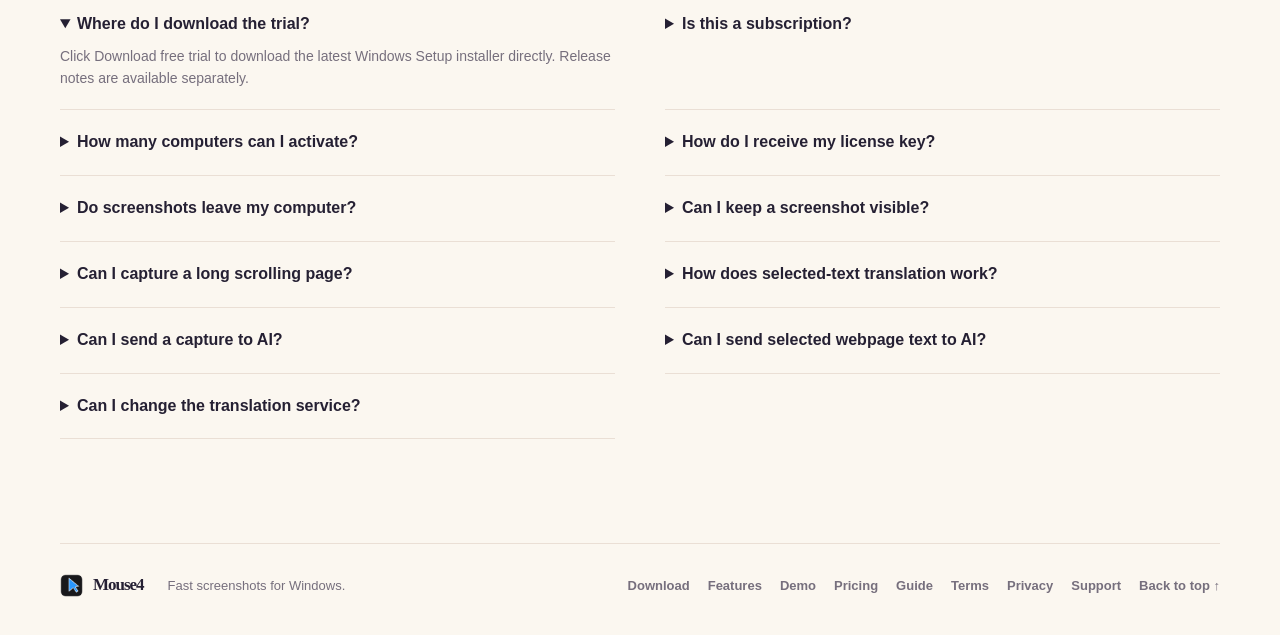
==== commit e934c61f: "release: publish Mouse4 v1.4.0 materials" ====
--- a/index.html
+++ b/index.html
@@ -3,7 +3,7 @@
   <head>
     <meta charset="utf-8" />
     <meta name="viewport" content="width=device-width, initial-scale=1" />
-    <meta name="description" content="Mouse4 is a focused Windows utility for region capture, long-page screenshots, selected-text translation, local saving, and desktop pinning." />
+    <meta name="description" content="Mouse4 is a focused Windows utility for fast region capture, long-page screenshots, selected-text translation, browser text handoff to AI, local saving, and desktop pinning." />
     <link rel="icon" href="logo.ico" />
     <link rel="canonical" href="https://johnwish1590.github.io/Mouse4/" />
     <meta name="google-site-verification" content="36yzbSNBCR65D-Ej9KUfR2fVYT5IugqYUZBBNIY7XrA" />
@@ -22,9 +22,9 @@
         "name": "Mouse4",
         "applicationCategory": "UtilitiesApplication",
         "operatingSystem": "Windows",
-        "description": "A focused Windows utility for region capture, long-page screenshots, selected-text translation, local saving, desktop pinning, and quick folder navigation.",
+        "description": "A focused Windows utility for fast region capture, long-page screenshots, selected-text translation, browser text handoff to AI, local saving, desktop pinning, and quick folder navigation.",
         "url": "https://johnwish1590.github.io/Mouse4/",
-        "downloadUrl": "https://github.com/JohnWish1590/Mouse4/releases/download/v1.1.22/Mouse4-Setup-1.1.22.exe",
+        "downloadUrl": "https://github.com/JohnWish1590/Mouse4/releases/download/v1.4.0/Mouse4-Setup-1.4.0.exe",
         "offers": {
           "@type": "Offer",
           "price": "4.99",
@@ -45,7 +45,7 @@
         <a href="#demo">Demo</a>
         <a href="#how-it-works">How it works</a>
         <a href="#pricing">Pricing</a>
-        <a class="nav-cta" href="https://github.com/JohnWish1590/Mouse4/releases/download/v1.1.22/Mouse4-Setup-1.1.22.exe">Download <span>&rarr;</span></a>
+        <a class="nav-cta" href="https://github.com/JohnWish1590/Mouse4/releases/download/v1.4.0/Mouse4-Setup-1.4.0.exe">Download <span>&rarr;</span></a>
       </nav>
     </header>
 
@@ -55,15 +55,15 @@
           <p class="eyebrow"><span></span> Capture, translate, keep moving</p>
           <h1>Keep the work<br /><strong>in front of you.</strong></h1>
           <p class="hero-text">
-            Mouse4 keeps the useful parts of a Windows workflow close: clean region capture, long-page stitching, selected-text translation, and a reference you can pin without opening a heavy editor.
+            Mouse4 keeps the useful parts of a Windows workflow close: fast region capture, long-page stitching, selected-text translation, browser text handoff to AI, and a reference you can pin without opening a heavy editor.
           </p>
           <div class="hero-actions">
-            <a class="button button-primary" href="https://github.com/JohnWish1590/Mouse4/releases/download/v1.1.22/Mouse4-Setup-1.1.22.exe">Download free trial <span>&rarr;</span></a>
+            <a class="button button-primary" href="https://github.com/JohnWish1590/Mouse4/releases/download/v1.4.0/Mouse4-Setup-1.4.0.exe">Download free trial <span>&rarr;</span></a>
             <a class="button button-quiet" href="#pricing">Buy for $4.99 <span>&rarr;</span></a>
           </div>
           <div class="hero-release">
-            <span>Mouse4 for Windows &middot; v1.1.22</span>
-            <a href="https://github.com/JohnWish1590/Mouse4/releases/tag/v1.1.22" target="_blank" rel="noopener">View release notes</a>
+            <span>Mouse4 for Windows &middot; v1.4.0</span>
+            <a href="https://github.com/JohnWish1590/Mouse4/releases/tag/v1.4.0" target="_blank" rel="noopener">View release notes</a>
           </div>
           <div class="trial-note"><strong>14-day trial.</strong> Windows setup. No account required.</div>
           <div class="trust-row">
@@ -102,6 +102,7 @@
           <article class="feature-card feature-card-pin"><b>02</b><h3>Pin to desktop</h3><p>Keep an important screenshot visible while you work. Drag it, zoom it, or close it when you are done.</p></article>
           <article class="feature-card"><b>03</b><h3>Save and copy automatically</h3><p>Every capture is copied to the clipboard and saved as a timestamped local PNG in one step.</p></article>
           <article class="feature-card feature-card-translation"><b>04</b><h3>Translate selected text</h3><p>Select text, press the shortcut, and get a readable floating translation panel with copy, read aloud, font size, opacity, pin, settings, and close controls.</p></article>
+          <article class="feature-card"><b>05</b><h3>Send screenshots or text to AI</h3><p>Send a finished screenshot from the toolbar, or select webpage text in Chrome and choose <code>Send to AI</code>. Both workflows use the same daily Chat conversation and bilingual extension.</p></article>
           <article class="feature-card feature-card-plus"><b>PLUS FEATURE</b><h3>Double-click to go back</h3><p>Double-click empty space in File Explorer to return to the previous folder without reaching for the Back button.</p></article>
         </div>
         <div class="included-row">
@@ -111,6 +112,7 @@
           <span>Mixed-resolution multi-monitor support</span>
           <span>Long-page capture</span>
           <span>Selected-text translation</span>
+          <span>Screenshot and browser-text AI handoff</span>
           <span>Remembered panel controls</span>
           <span>Quiet system-tray operation</span>
         </div>
@@ -127,7 +129,7 @@
             Your browser does not support embedded video. <a href="marketing/Mouse4-demo-English.mp4">Open the demo video</a>.
           </video>
         </div>
-        <p class="demo-note">Region capture, annotation, long-page stitching, desktop pinning, and selected-text translation in one short workflow. The demo uses real Mouse4 footage.</p>
+        <p class="demo-note">Region capture, annotation, long-page stitching, desktop pinning, and selected-text translation in one short workflow. The demo uses real Mouse4 footage. Version 1.4.0 also adds browser text handoff to the same daily ChatGPT conversation. The animation and video remain unchanged.</p>
       </section>
 
       <section class="steps-section page-width" id="how-it-works">
@@ -178,6 +180,8 @@
           <details><summary>Can I keep a screenshot visible?</summary><p>Yes. Use Pin to desktop to keep a capture above other windows while you work.</p></details>
           <details><summary>Can I capture a long scrolling page?</summary><p>Yes. Select the page area, choose Long Capture, scroll through the content, then confirm to save and copy one stitched image.</p></details>
           <details><summary>How does selected-text translation work?</summary><p>Select text in a supported Windows application and press the translation shortcut. Mouse4 shows the result near the selection with controls for copy, reading, font size, opacity, pinning, settings, and close.</p></details>
+          <details><summary>Can I send a capture to AI?</summary><p>Yes. Click the AI action after finishing a capture. Mouse4 immediately shows <code>Sent to AI</code> and sends the image through the Mouse4 for ChatGPT Chrome extension.</p></details>
+          <details><summary>Can I send selected webpage text to AI?</summary><p>Yes. Select text on a webpage, open the Chrome context menu, and choose <code>Send to AI</code>. Chinese Chrome shows <code>发送到AI</code>. The text uses the same daily Chat conversation and queue without reading the clipboard.</p></details>
           <details><summary>Can I change the translation service?</summary><p>Yes. The translation-only settings page lets you enter the provider, service URL, model, and API key. The key is stored locally using Windows user encryption.</p></details>
         </div>
       </section>
@@ -186,7 +190,7 @@
     <footer class="site-footer page-width">
       <a class="brand" href="#top"><img src="logo.ico" alt="" /><span>Mouse4</span></a>
       <span>Fast screenshots for Windows.</span>
-      <div class="footer-links"><a href="https://github.com/JohnWish1590/Mouse4/releases/download/v1.1.22/Mouse4-Setup-1.1.22.exe">Download</a><a href="#features">Features</a><a href="#demo">Demo</a><a href="#pricing">Pricing</a><a href="pin-screenshot-windows.html">Guide</a><a href="terms.html">Terms</a><a href="privacy.html">Privacy</a><a href="mailto:johnwish1590@hotmail.com">Support</a><a href="#top">Back to top &uarr;</a></div>
+      <div class="footer-links"><a href="https://github.com/JohnWish1590/Mouse4/releases/download/v1.4.0/Mouse4-Setup-1.4.0.exe">Download</a><a href="#features">Features</a><a href="#demo">Demo</a><a href="#pricing">Pricing</a><a href="pin-screenshot-windows.html">Guide</a><a href="terms.html">Terms</a><a href="privacy.html">Privacy</a><a href="mailto:johnwish1590@hotmail.com">Support</a><a href="#top">Back to top &uarr;</a></div>
     </footer>
 
     <script src="script.js"></script>
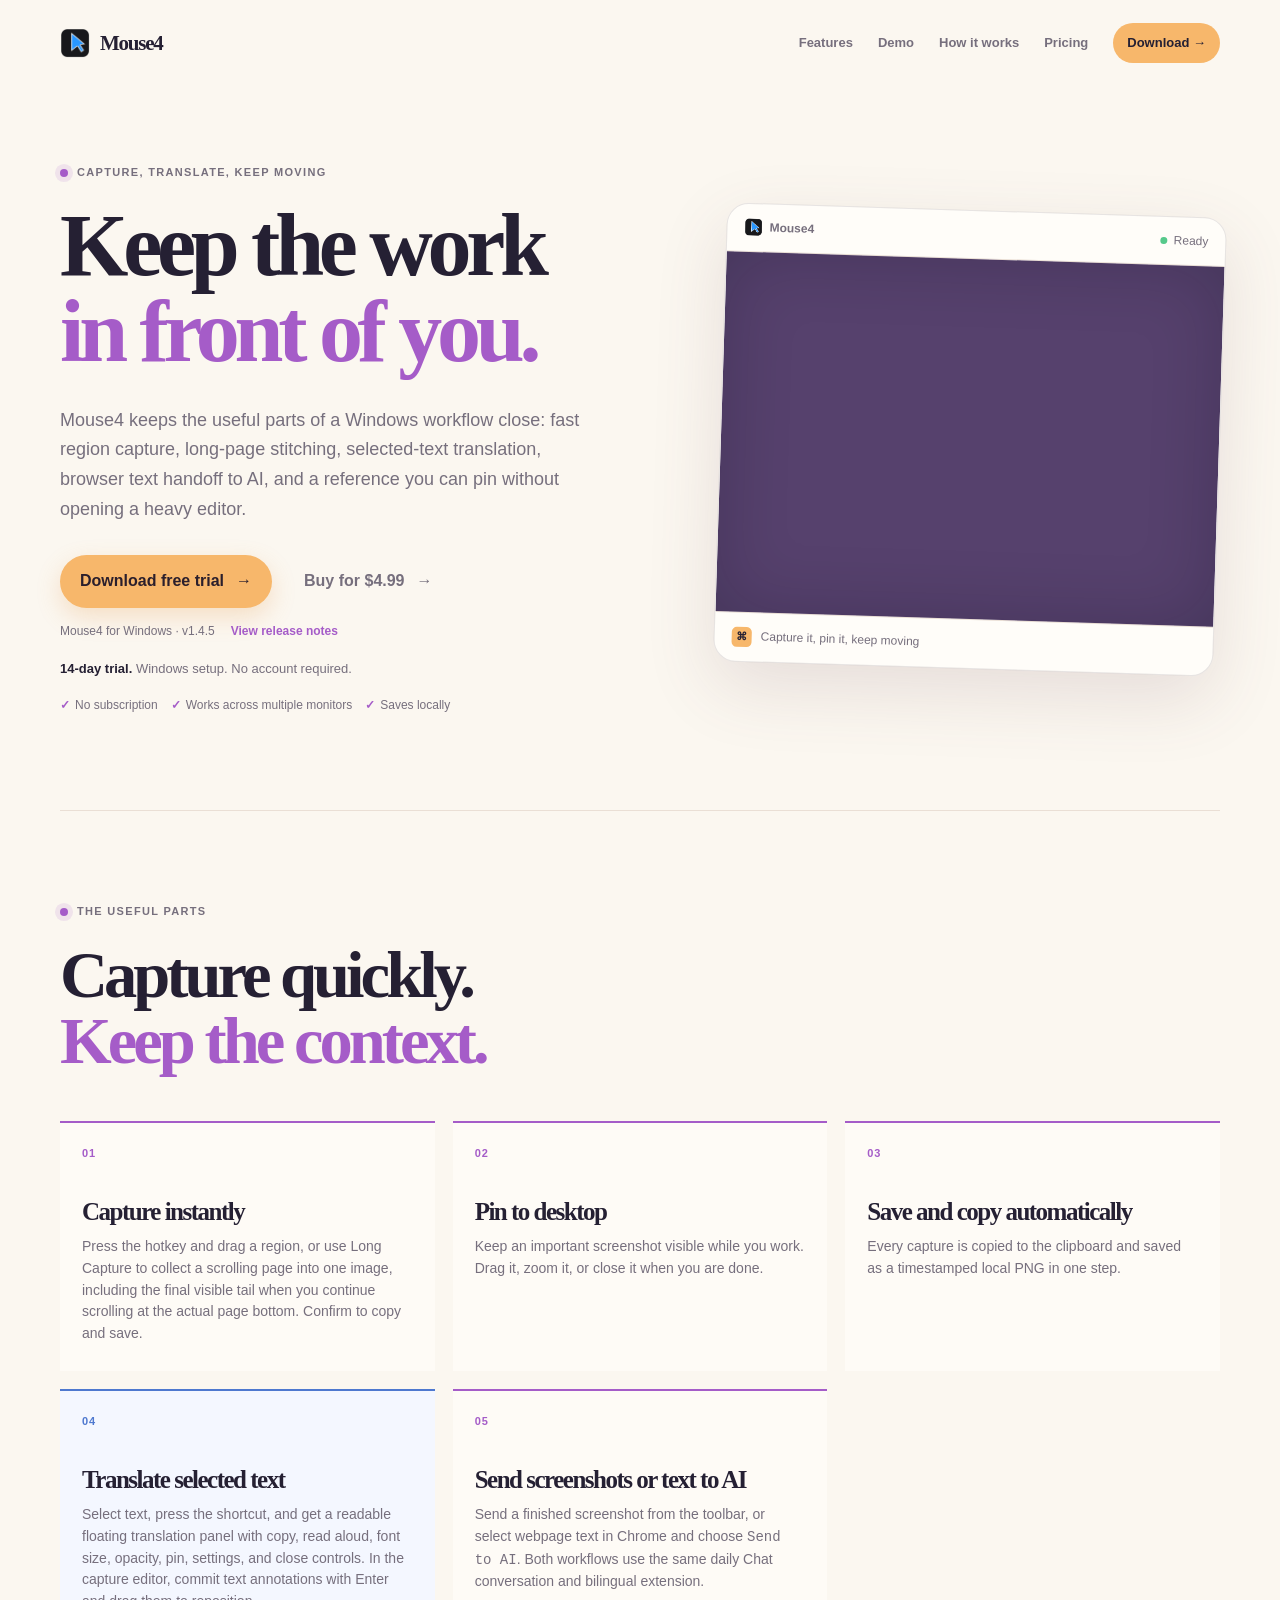
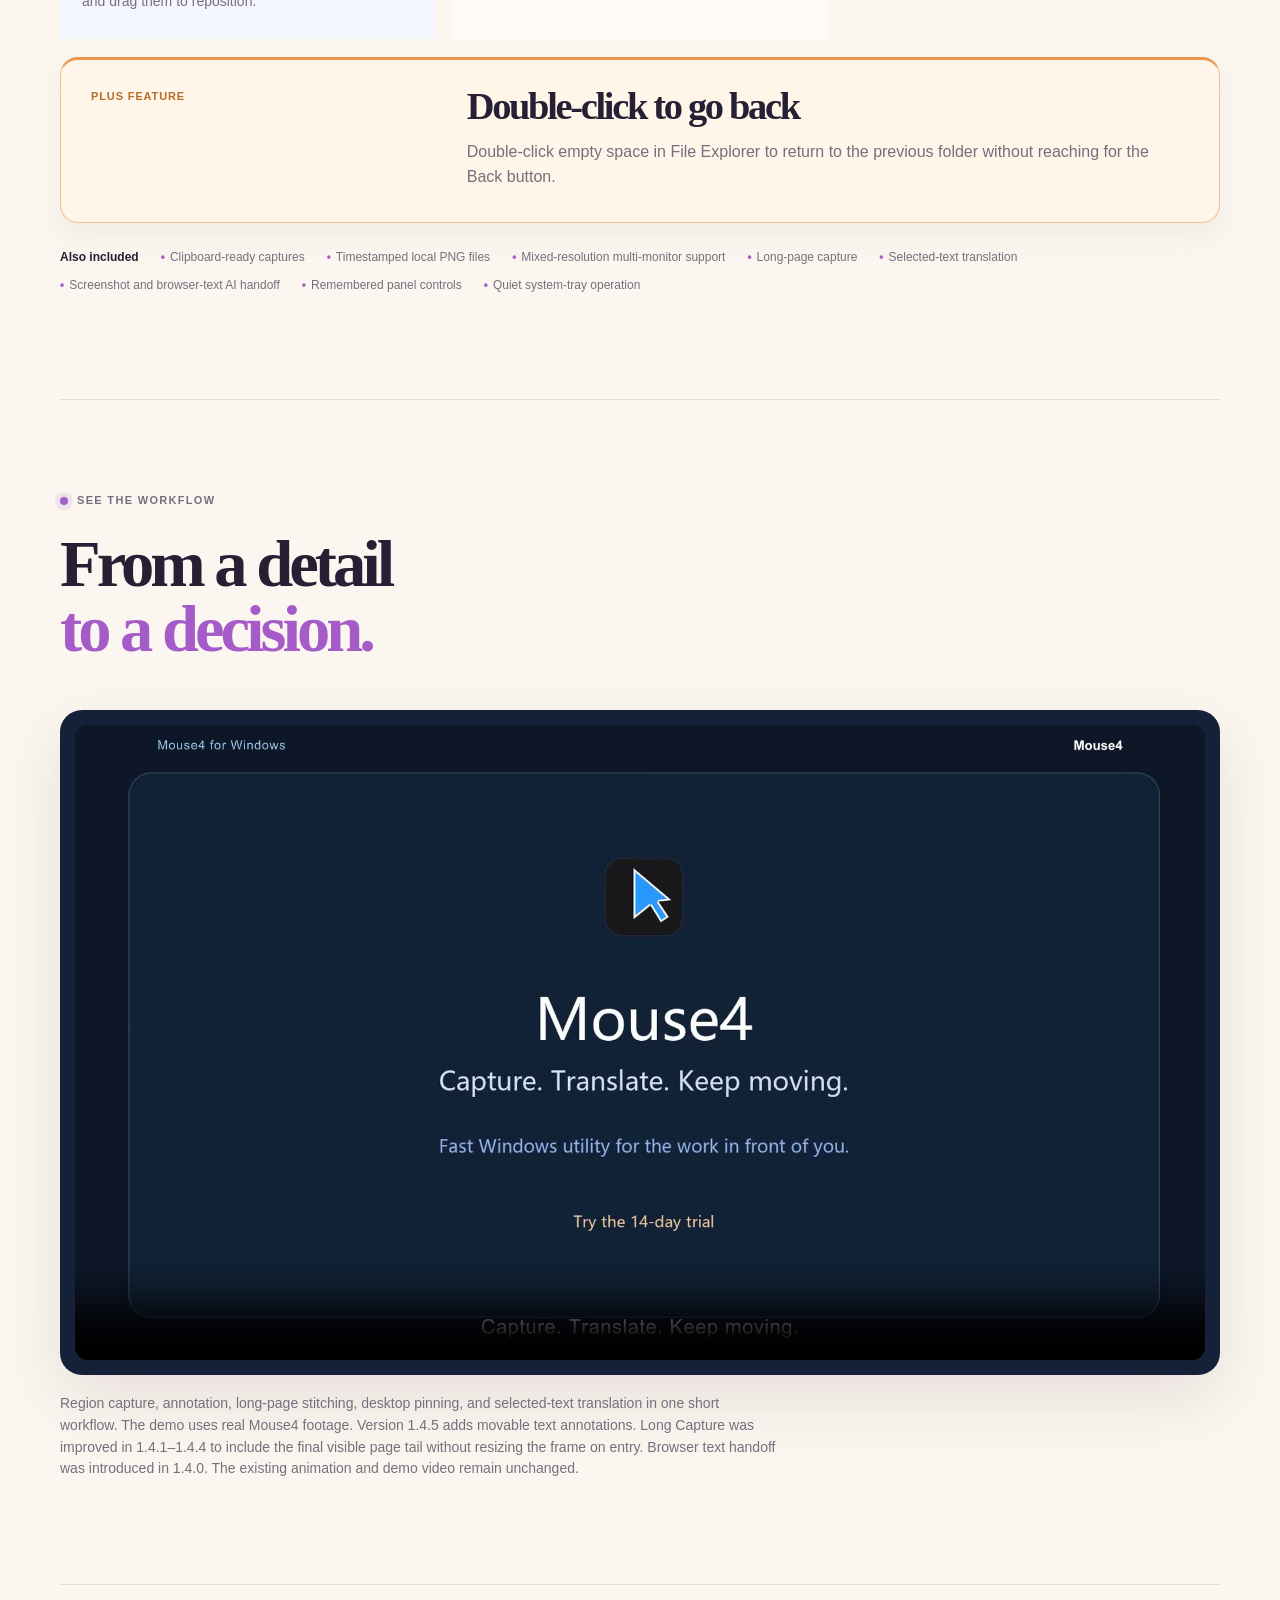
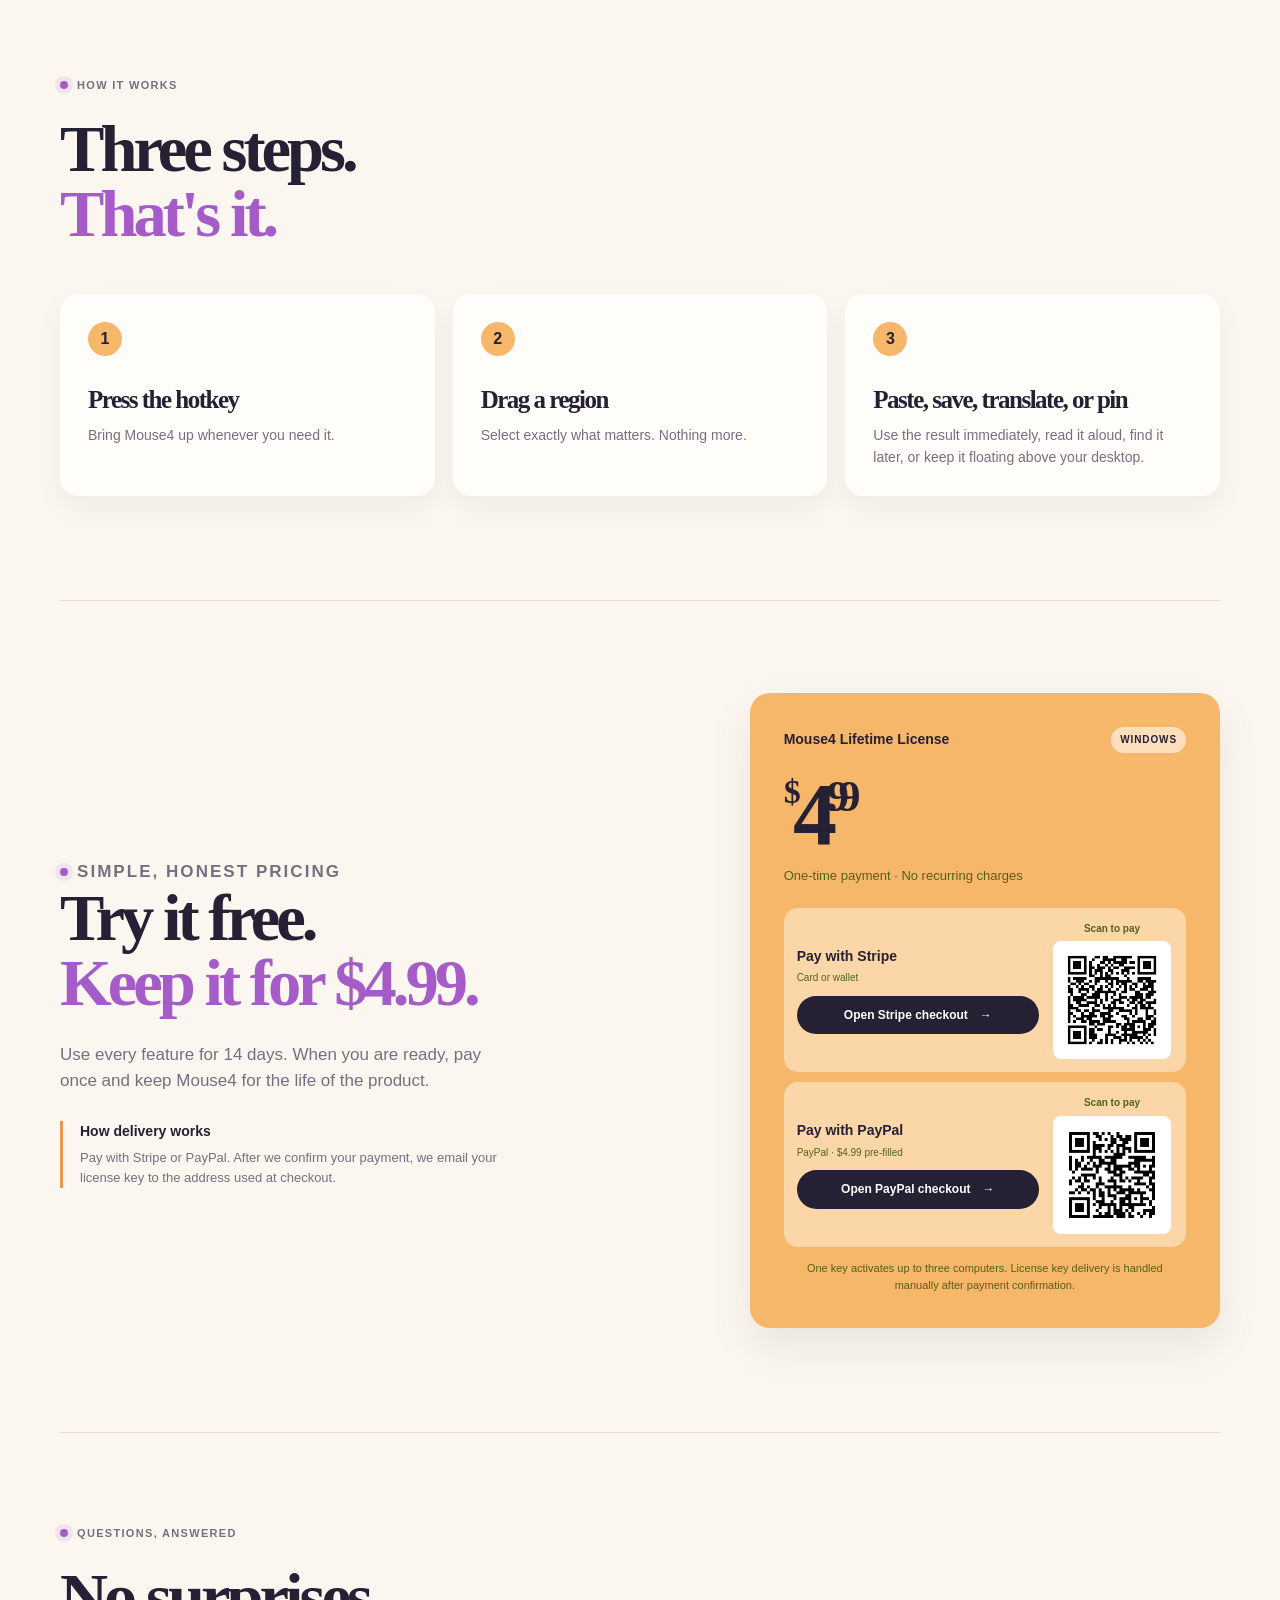
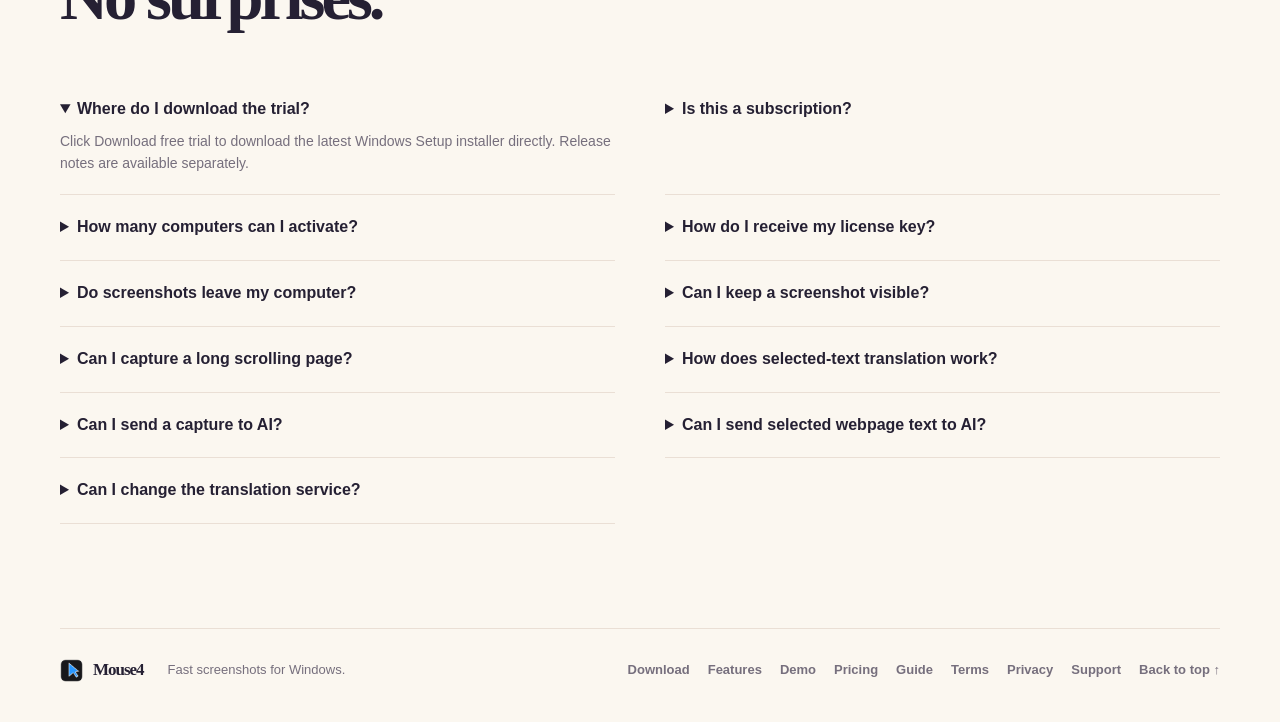
==== commit 79c740e8: "Publish Mouse4 v1.4.5 notes and site links" ====
--- a/index.html
+++ b/index.html
@@ -24,7 +24,7 @@
         "operatingSystem": "Windows",
         "description": "A focused Windows utility for fast region capture, long-page screenshots, selected-text translation, browser text handoff to AI, local saving, desktop pinning, and quick folder navigation.",
         "url": "https://johnwish1590.github.io/Mouse4/",
-        "downloadUrl": "https://github.com/JohnWish1590/Mouse4/releases/download/v1.4.0/Mouse4-Setup-1.4.0.exe",
+        "downloadUrl": "https://github.com/JohnWish1590/Mouse4/releases/download/v1.4.5/Mouse4-Setup-1.4.5.exe",
         "offers": {
           "@type": "Offer",
           "price": "4.99",
@@ -45,7 +45,7 @@
         <a href="#demo">Demo</a>
         <a href="#how-it-works">How it works</a>
         <a href="#pricing">Pricing</a>
-        <a class="nav-cta" href="https://github.com/JohnWish1590/Mouse4/releases/download/v1.4.0/Mouse4-Setup-1.4.0.exe">Download <span>&rarr;</span></a>
+        <a class="nav-cta" href="https://github.com/JohnWish1590/Mouse4/releases/download/v1.4.5/Mouse4-Setup-1.4.5.exe">Download <span>&rarr;</span></a>
       </nav>
     </header>
 
@@ -58,12 +58,12 @@
             Mouse4 keeps the useful parts of a Windows workflow close: fast region capture, long-page stitching, selected-text translation, browser text handoff to AI, and a reference you can pin without opening a heavy editor.
           </p>
           <div class="hero-actions">
-            <a class="button button-primary" href="https://github.com/JohnWish1590/Mouse4/releases/download/v1.4.0/Mouse4-Setup-1.4.0.exe">Download free trial <span>&rarr;</span></a>
+            <a class="button button-primary" href="https://github.com/JohnWish1590/Mouse4/releases/download/v1.4.5/Mouse4-Setup-1.4.5.exe">Download free trial <span>&rarr;</span></a>
             <a class="button button-quiet" href="#pricing">Buy for $4.99 <span>&rarr;</span></a>
           </div>
           <div class="hero-release">
-            <span>Mouse4 for Windows &middot; v1.4.0</span>
-            <a href="https://github.com/JohnWish1590/Mouse4/releases/tag/v1.4.0" target="_blank" rel="noopener">View release notes</a>
+            <span>Mouse4 for Windows &middot; v1.4.5</span>
+            <a href="https://github.com/JohnWish1590/Mouse4/releases/tag/v1.4.5" target="_blank" rel="noopener">View release notes</a>
           </div>
           <div class="trial-note"><strong>14-day trial.</strong> Windows setup. No account required.</div>
           <div class="trust-row">
@@ -98,10 +98,10 @@
           <h2>Capture quickly.<br /><em>Keep the context.</em></h2>
         </div>
         <div class="feature-grid feature-grid-primary">
-          <article class="feature-card feature-card-pin"><b>01</b><h3>Capture instantly</h3><p>Press the hotkey and drag a region, or use Long Capture to collect a scrolling page into one image. Confirm to copy and save.</p></article>
+          <article class="feature-card feature-card-pin"><b>01</b><h3>Capture instantly</h3><p>Press the hotkey and drag a region, or use Long Capture to collect a scrolling page into one image, including the final visible tail when you continue scrolling at the actual page bottom. Confirm to copy and save.</p></article>
           <article class="feature-card feature-card-pin"><b>02</b><h3>Pin to desktop</h3><p>Keep an important screenshot visible while you work. Drag it, zoom it, or close it when you are done.</p></article>
           <article class="feature-card"><b>03</b><h3>Save and copy automatically</h3><p>Every capture is copied to the clipboard and saved as a timestamped local PNG in one step.</p></article>
-          <article class="feature-card feature-card-translation"><b>04</b><h3>Translate selected text</h3><p>Select text, press the shortcut, and get a readable floating translation panel with copy, read aloud, font size, opacity, pin, settings, and close controls.</p></article>
+          <article class="feature-card feature-card-translation"><b>04</b><h3>Translate selected text</h3><p>Select text, press the shortcut, and get a readable floating translation panel with copy, read aloud, font size, opacity, pin, settings, and close controls. In the capture editor, commit text annotations with Enter and drag them to reposition.</p></article>
           <article class="feature-card"><b>05</b><h3>Send screenshots or text to AI</h3><p>Send a finished screenshot from the toolbar, or select webpage text in Chrome and choose <code>Send to AI</code>. Both workflows use the same daily Chat conversation and bilingual extension.</p></article>
           <article class="feature-card feature-card-plus"><b>PLUS FEATURE</b><h3>Double-click to go back</h3><p>Double-click empty space in File Explorer to return to the previous folder without reaching for the Back button.</p></article>
         </div>
@@ -129,7 +129,7 @@
             Your browser does not support embedded video. <a href="marketing/Mouse4-demo-English.mp4">Open the demo video</a>.
           </video>
         </div>
-        <p class="demo-note">Region capture, annotation, long-page stitching, desktop pinning, and selected-text translation in one short workflow. The demo uses real Mouse4 footage. Version 1.4.0 also adds browser text handoff to the same daily ChatGPT conversation. The animation and video remain unchanged.</p>
+        <p class="demo-note">Region capture, annotation, long-page stitching, desktop pinning, and selected-text translation in one short workflow. The demo uses real Mouse4 footage. Version 1.4.5 adds movable text annotations. Long Capture was improved in 1.4.1–1.4.4 to include the final visible page tail without resizing the frame on entry. Browser text handoff was introduced in 1.4.0. The existing animation and demo video remain unchanged.</p>
       </section>
 
       <section class="steps-section page-width" id="how-it-works">
@@ -190,7 +190,7 @@
     <footer class="site-footer page-width">
       <a class="brand" href="#top"><img src="logo.ico" alt="" /><span>Mouse4</span></a>
       <span>Fast screenshots for Windows.</span>
-      <div class="footer-links"><a href="https://github.com/JohnWish1590/Mouse4/releases/download/v1.4.0/Mouse4-Setup-1.4.0.exe">Download</a><a href="#features">Features</a><a href="#demo">Demo</a><a href="#pricing">Pricing</a><a href="pin-screenshot-windows.html">Guide</a><a href="terms.html">Terms</a><a href="privacy.html">Privacy</a><a href="mailto:johnwish1590@hotmail.com">Support</a><a href="#top">Back to top &uarr;</a></div>
+      <div class="footer-links"><a href="https://github.com/JohnWish1590/Mouse4/releases/download/v1.4.5/Mouse4-Setup-1.4.5.exe">Download</a><a href="#features">Features</a><a href="#demo">Demo</a><a href="#pricing">Pricing</a><a href="pin-screenshot-windows.html">Guide</a><a href="terms.html">Terms</a><a href="privacy.html">Privacy</a><a href="mailto:johnwish1590@hotmail.com">Support</a><a href="#top">Back to top &uarr;</a></div>
     </footer>
 
     <script src="script.js"></script>
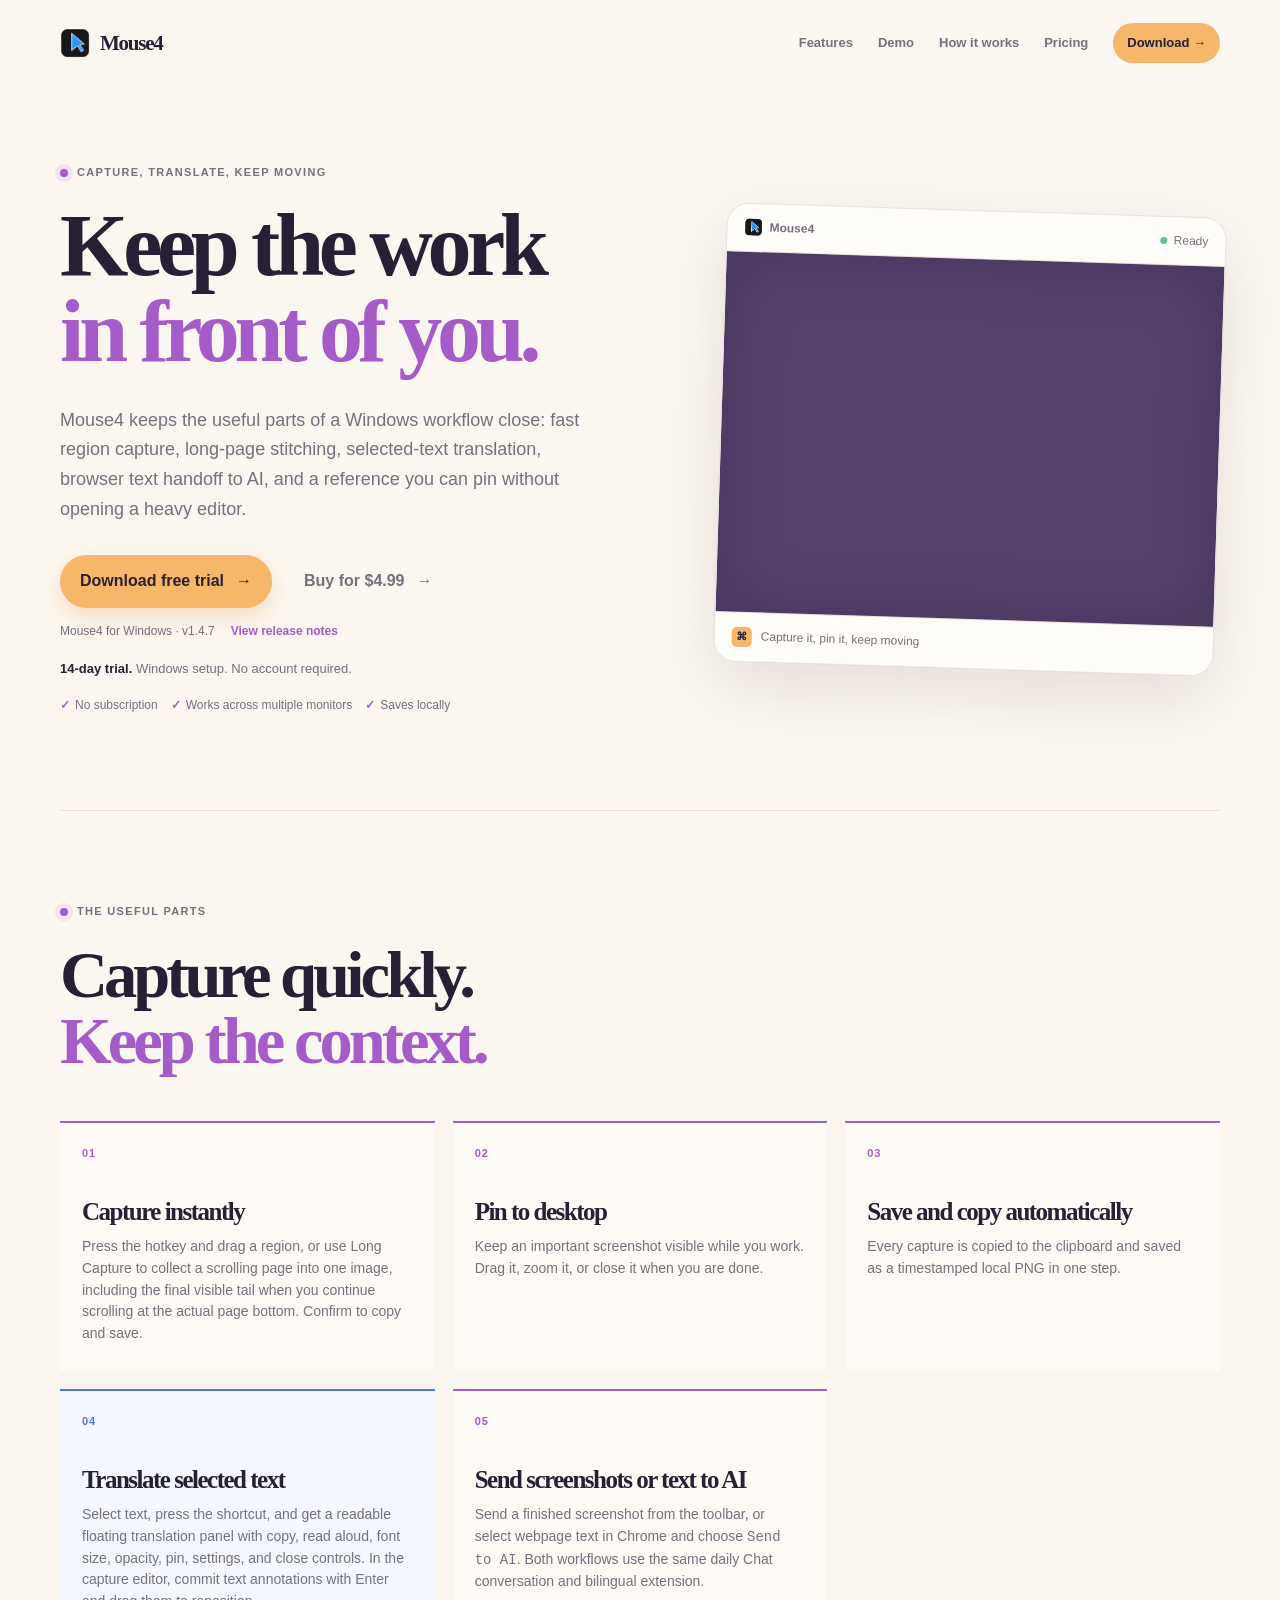
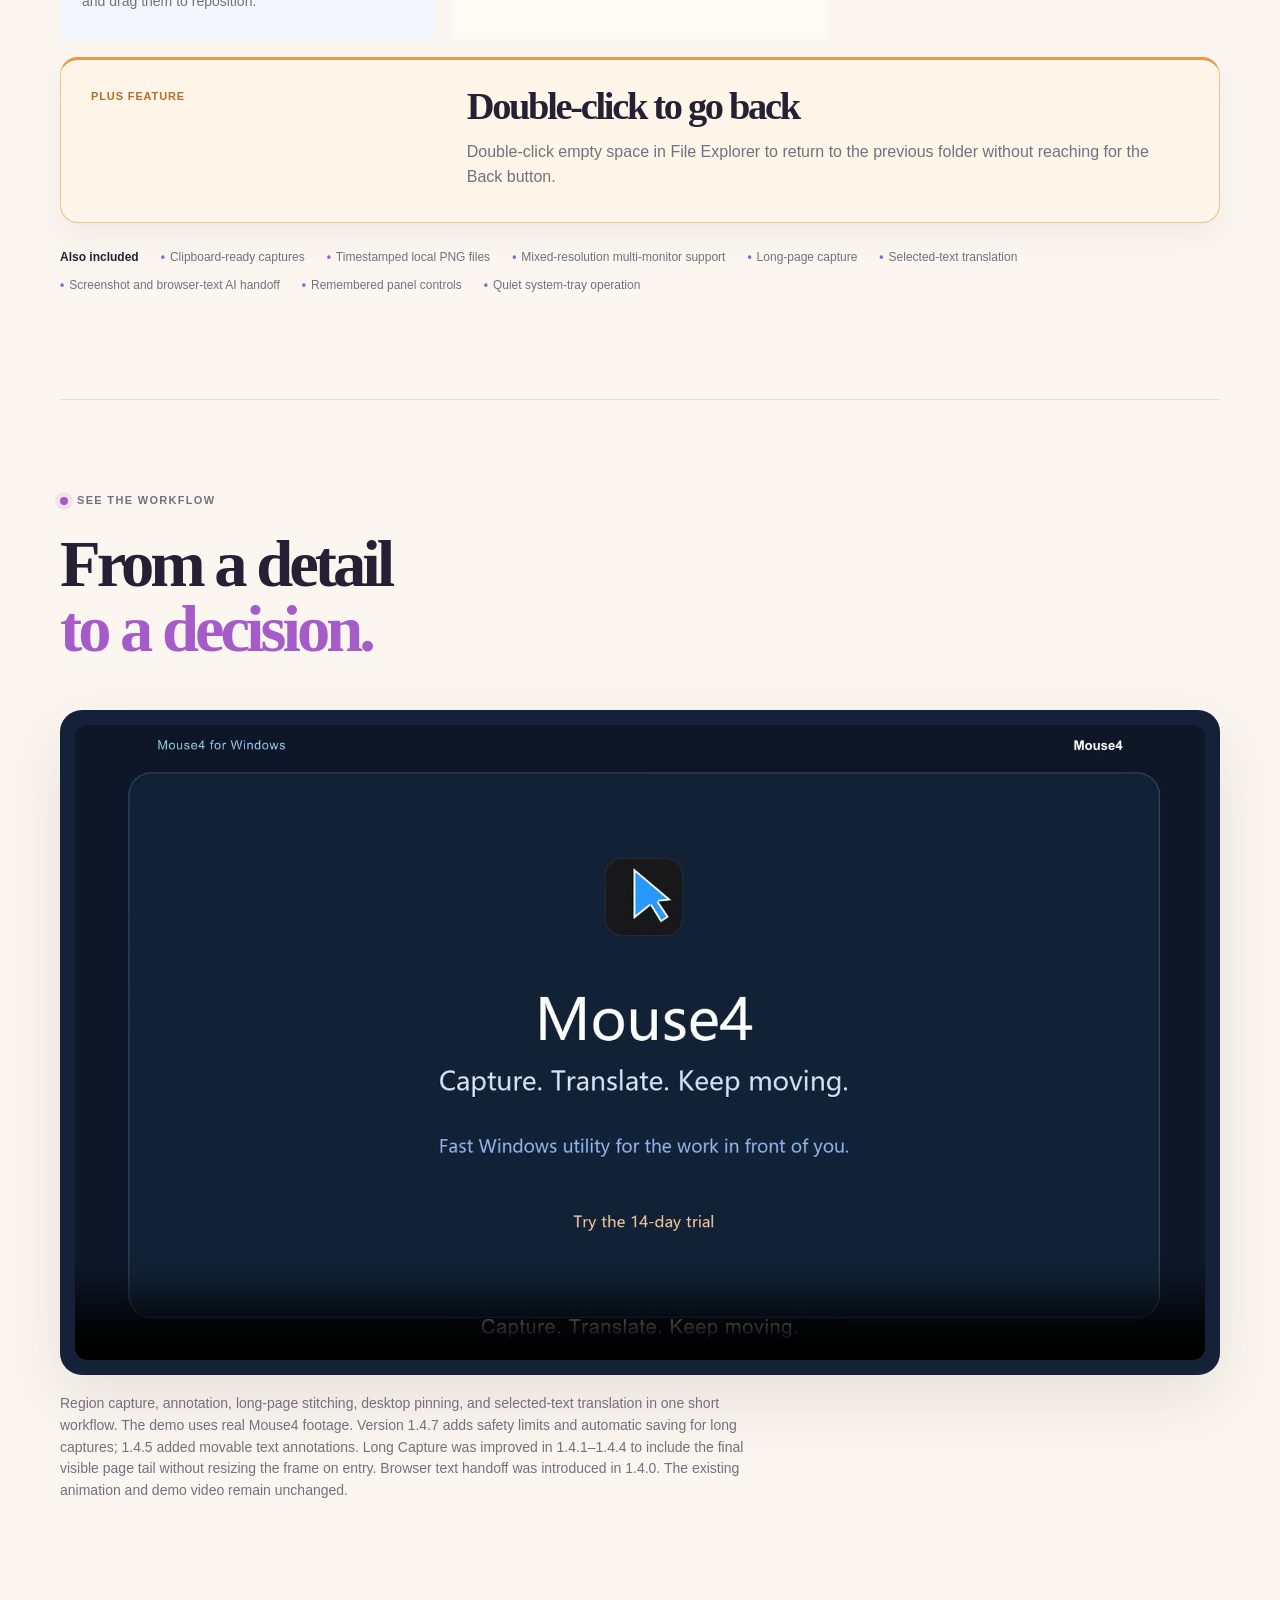
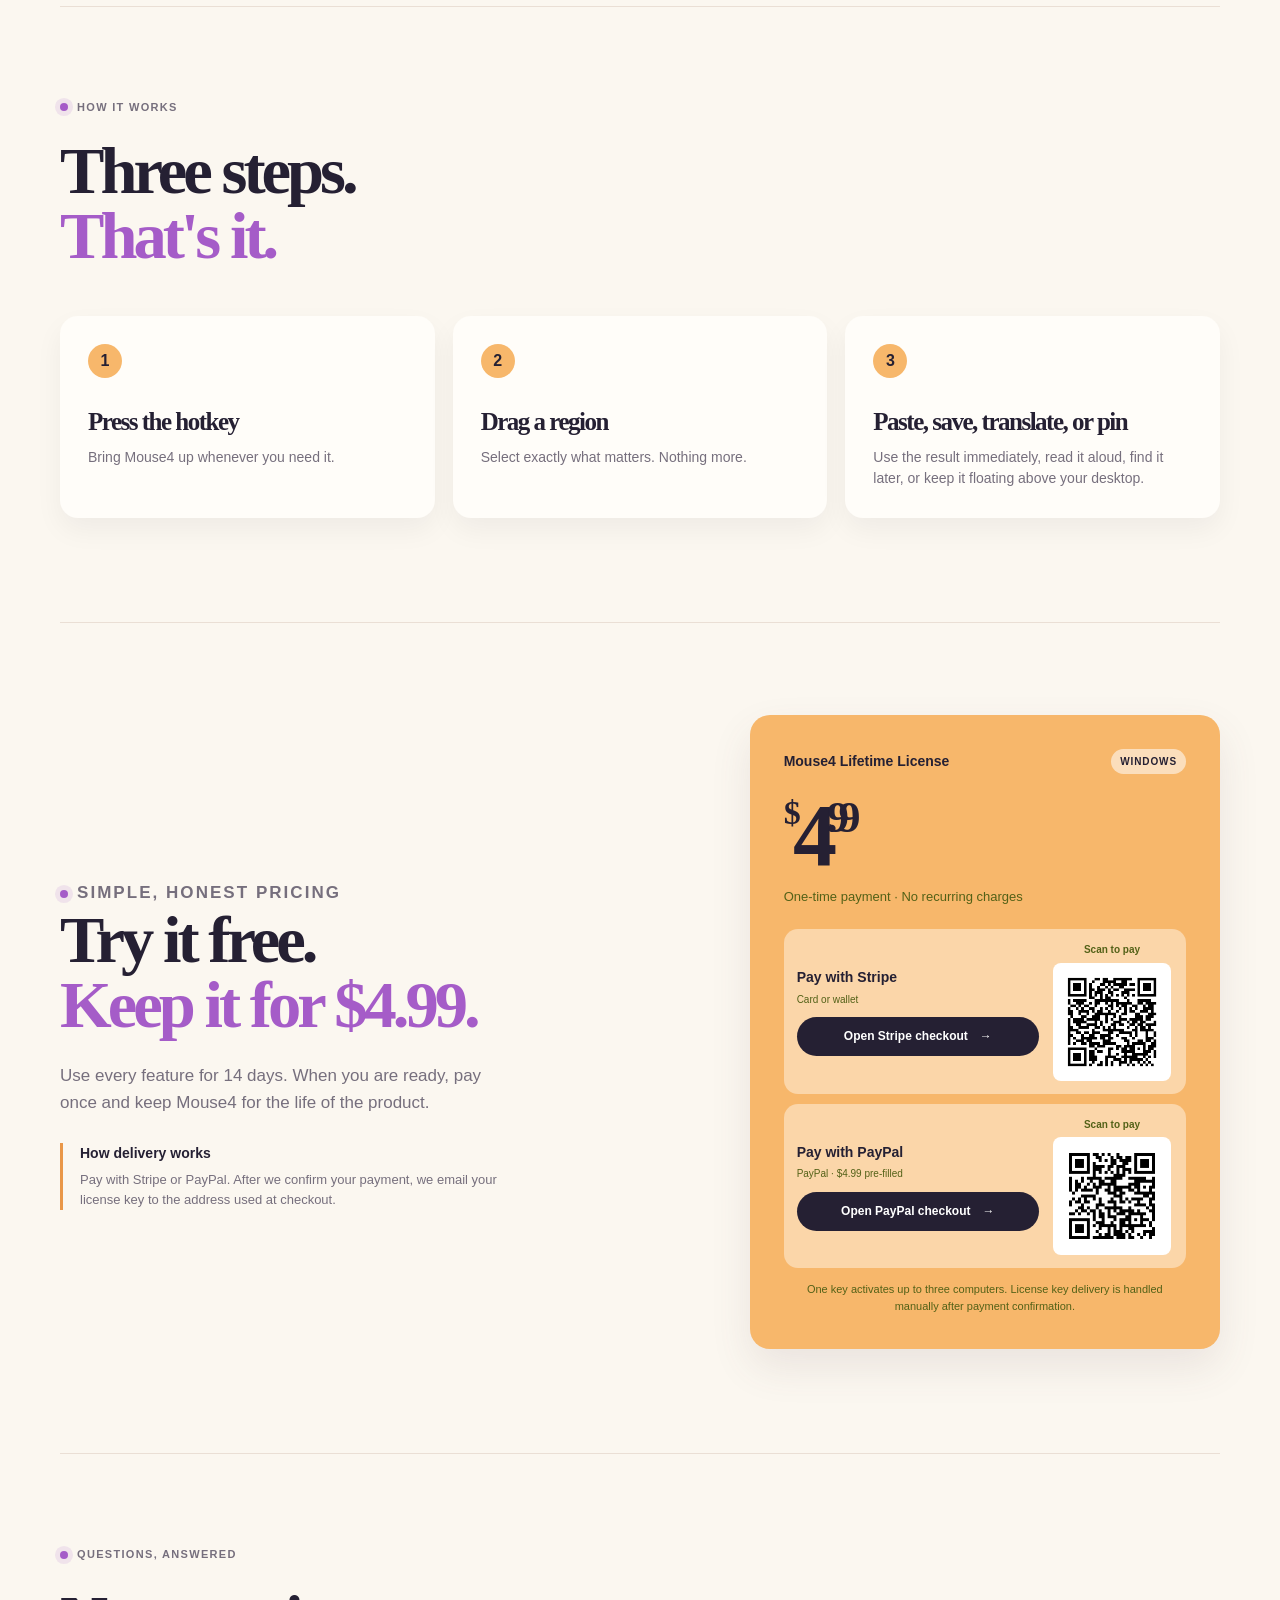
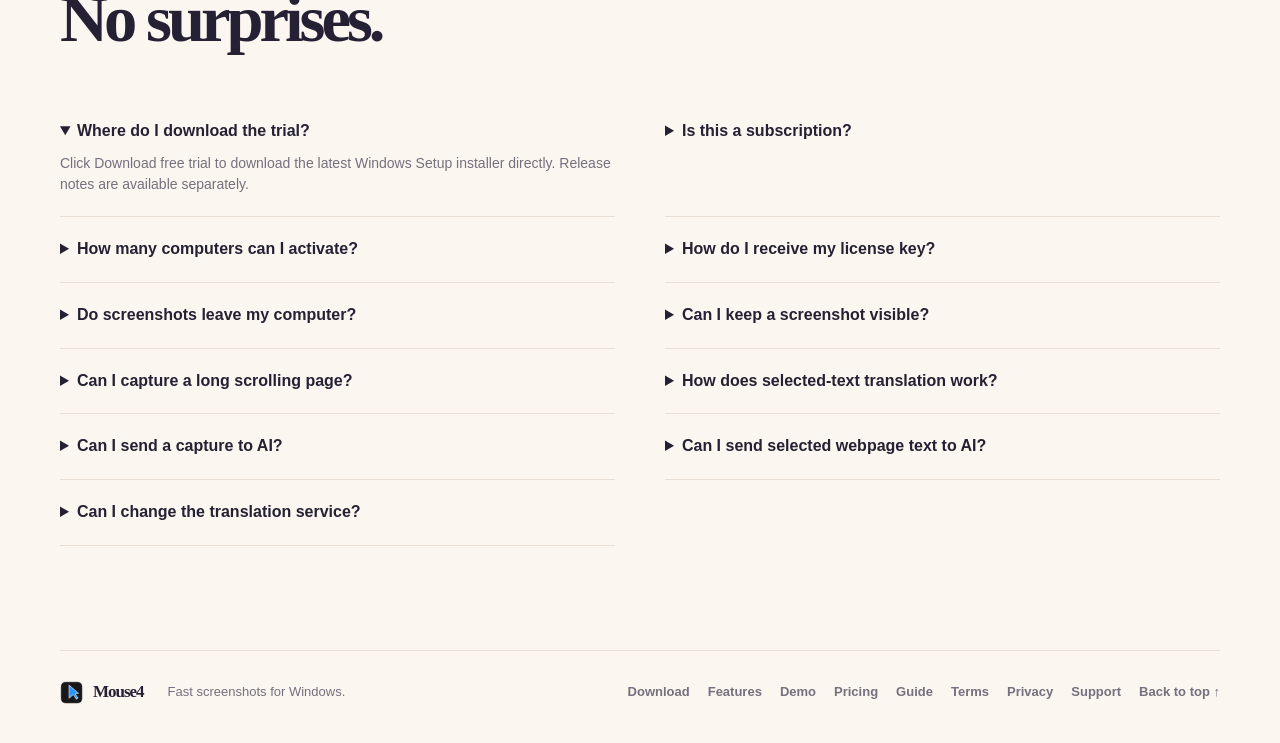
==== commit 83f1a242: "release: publish Mouse4 v1.4.7 materials" ====
--- a/index.html
+++ b/index.html
@@ -24,7 +24,7 @@
         "operatingSystem": "Windows",
         "description": "A focused Windows utility for fast region capture, long-page screenshots, selected-text translation, browser text handoff to AI, local saving, desktop pinning, and quick folder navigation.",
         "url": "https://johnwish1590.github.io/Mouse4/",
-        "downloadUrl": "https://github.com/JohnWish1590/Mouse4/releases/download/v1.4.5/Mouse4-Setup-1.4.5.exe",
+        "downloadUrl": "https://github.com/JohnWish1590/Mouse4/releases/download/v1.4.7/Mouse4-Setup-1.4.7.exe",
         "offers": {
           "@type": "Offer",
           "price": "4.99",
@@ -45,7 +45,7 @@
         <a href="#demo">Demo</a>
         <a href="#how-it-works">How it works</a>
         <a href="#pricing">Pricing</a>
-        <a class="nav-cta" href="https://github.com/JohnWish1590/Mouse4/releases/download/v1.4.5/Mouse4-Setup-1.4.5.exe">Download <span>&rarr;</span></a>
+        <a class="nav-cta" href="https://github.com/JohnWish1590/Mouse4/releases/download/v1.4.7/Mouse4-Setup-1.4.7.exe">Download <span>&rarr;</span></a>
       </nav>
     </header>
 
@@ -58,12 +58,12 @@
             Mouse4 keeps the useful parts of a Windows workflow close: fast region capture, long-page stitching, selected-text translation, browser text handoff to AI, and a reference you can pin without opening a heavy editor.
           </p>
           <div class="hero-actions">
-            <a class="button button-primary" href="https://github.com/JohnWish1590/Mouse4/releases/download/v1.4.5/Mouse4-Setup-1.4.5.exe">Download free trial <span>&rarr;</span></a>
+            <a class="button button-primary" href="https://github.com/JohnWish1590/Mouse4/releases/download/v1.4.7/Mouse4-Setup-1.4.7.exe">Download free trial <span>&rarr;</span></a>
             <a class="button button-quiet" href="#pricing">Buy for $4.99 <span>&rarr;</span></a>
           </div>
           <div class="hero-release">
-            <span>Mouse4 for Windows &middot; v1.4.5</span>
-            <a href="https://github.com/JohnWish1590/Mouse4/releases/tag/v1.4.5" target="_blank" rel="noopener">View release notes</a>
+            <span>Mouse4 for Windows &middot; v1.4.7</span>
+            <a href="https://github.com/JohnWish1590/Mouse4/releases/tag/v1.4.7" target="_blank" rel="noopener">View release notes</a>
           </div>
           <div class="trial-note"><strong>14-day trial.</strong> Windows setup. No account required.</div>
           <div class="trust-row">
@@ -129,7 +129,7 @@
             Your browser does not support embedded video. <a href="marketing/Mouse4-demo-English.mp4">Open the demo video</a>.
           </video>
         </div>
-        <p class="demo-note">Region capture, annotation, long-page stitching, desktop pinning, and selected-text translation in one short workflow. The demo uses real Mouse4 footage. Version 1.4.5 adds movable text annotations. Long Capture was improved in 1.4.1–1.4.4 to include the final visible page tail without resizing the frame on entry. Browser text handoff was introduced in 1.4.0. The existing animation and demo video remain unchanged.</p>
+        <p class="demo-note">Region capture, annotation, long-page stitching, desktop pinning, and selected-text translation in one short workflow. The demo uses real Mouse4 footage. Version 1.4.7 adds safety limits and automatic saving for long captures; 1.4.5 added movable text annotations. Long Capture was improved in 1.4.1–1.4.4 to include the final visible page tail without resizing the frame on entry. Browser text handoff was introduced in 1.4.0. The existing animation and demo video remain unchanged.</p>
       </section>
 
       <section class="steps-section page-width" id="how-it-works">
@@ -190,7 +190,7 @@
     <footer class="site-footer page-width">
       <a class="brand" href="#top"><img src="logo.ico" alt="" /><span>Mouse4</span></a>
       <span>Fast screenshots for Windows.</span>
-      <div class="footer-links"><a href="https://github.com/JohnWish1590/Mouse4/releases/download/v1.4.5/Mouse4-Setup-1.4.5.exe">Download</a><a href="#features">Features</a><a href="#demo">Demo</a><a href="#pricing">Pricing</a><a href="pin-screenshot-windows.html">Guide</a><a href="terms.html">Terms</a><a href="privacy.html">Privacy</a><a href="mailto:johnwish1590@hotmail.com">Support</a><a href="#top">Back to top &uarr;</a></div>
+      <div class="footer-links"><a href="https://github.com/JohnWish1590/Mouse4/releases/download/v1.4.7/Mouse4-Setup-1.4.7.exe">Download</a><a href="#features">Features</a><a href="#demo">Demo</a><a href="#pricing">Pricing</a><a href="pin-screenshot-windows.html">Guide</a><a href="terms.html">Terms</a><a href="privacy.html">Privacy</a><a href="mailto:johnwish1590@hotmail.com">Support</a><a href="#top">Back to top &uarr;</a></div>
     </footer>
 
     <script src="script.js"></script>
